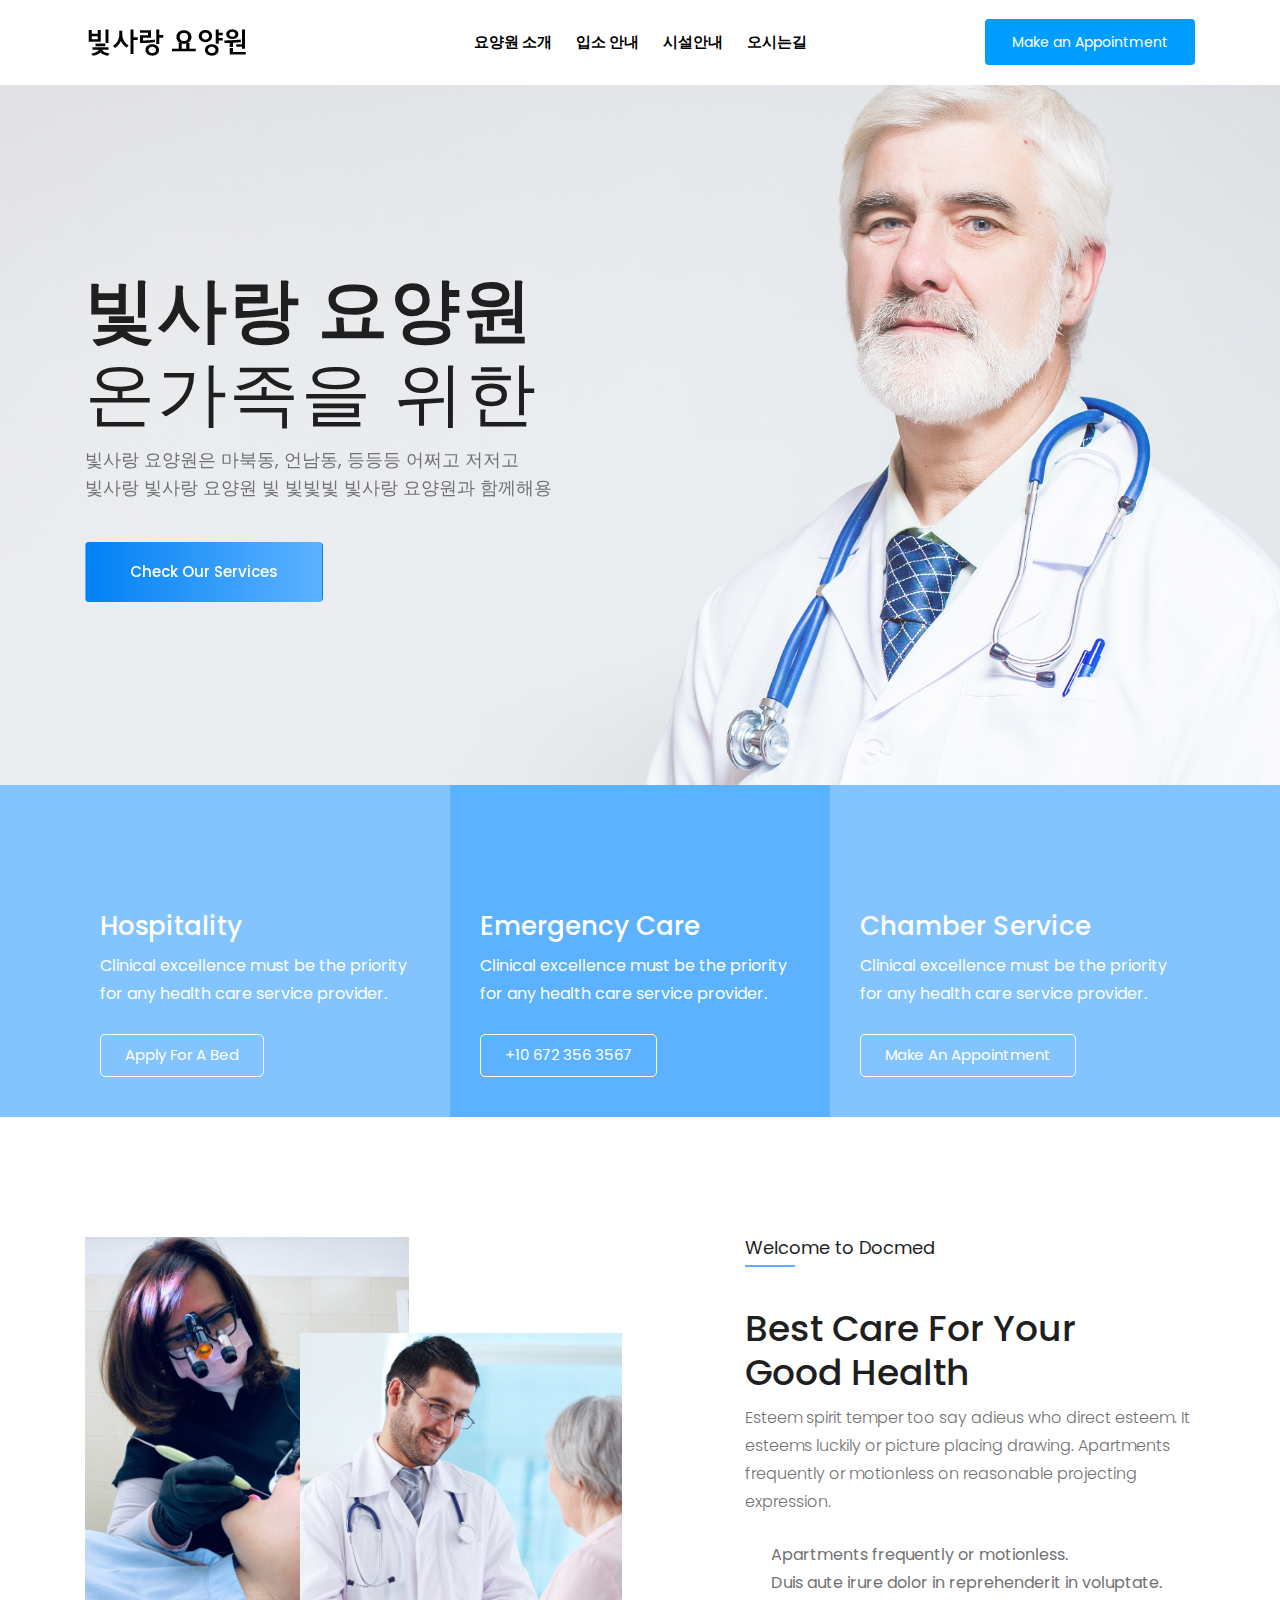
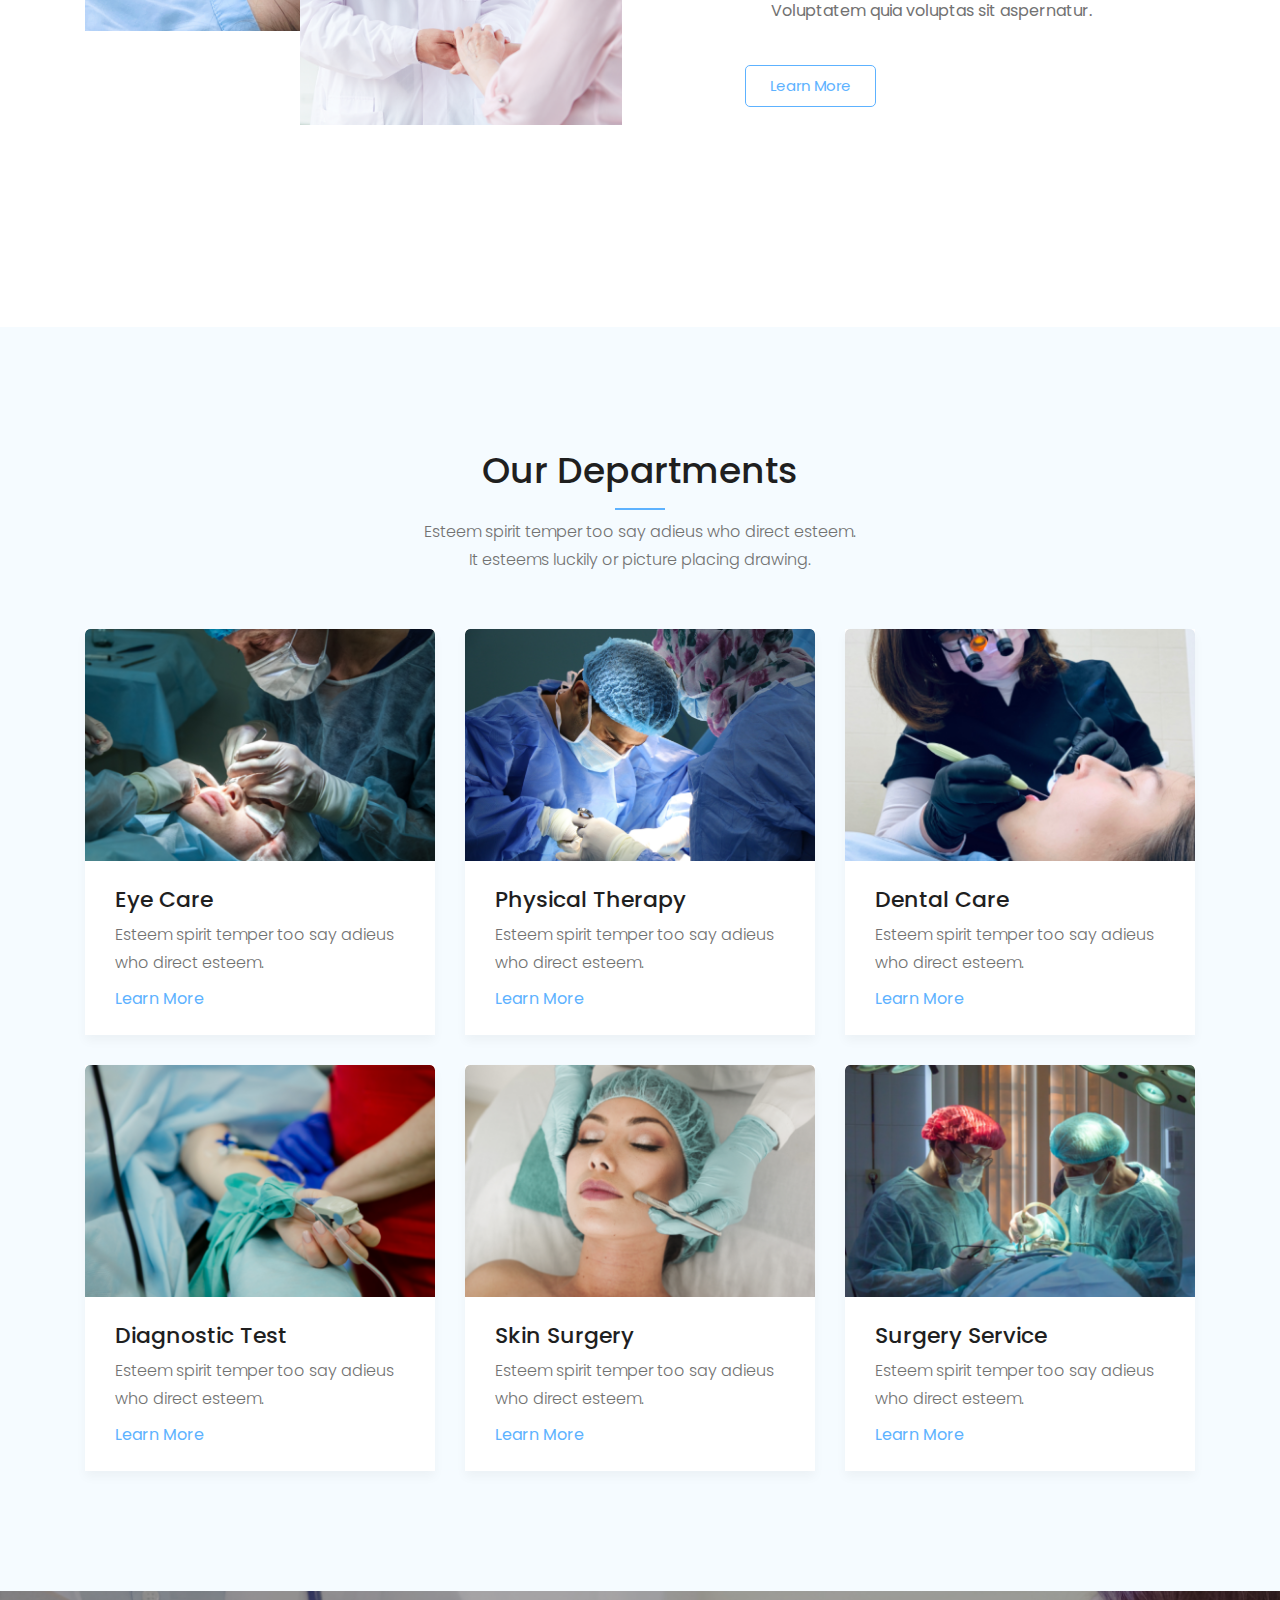
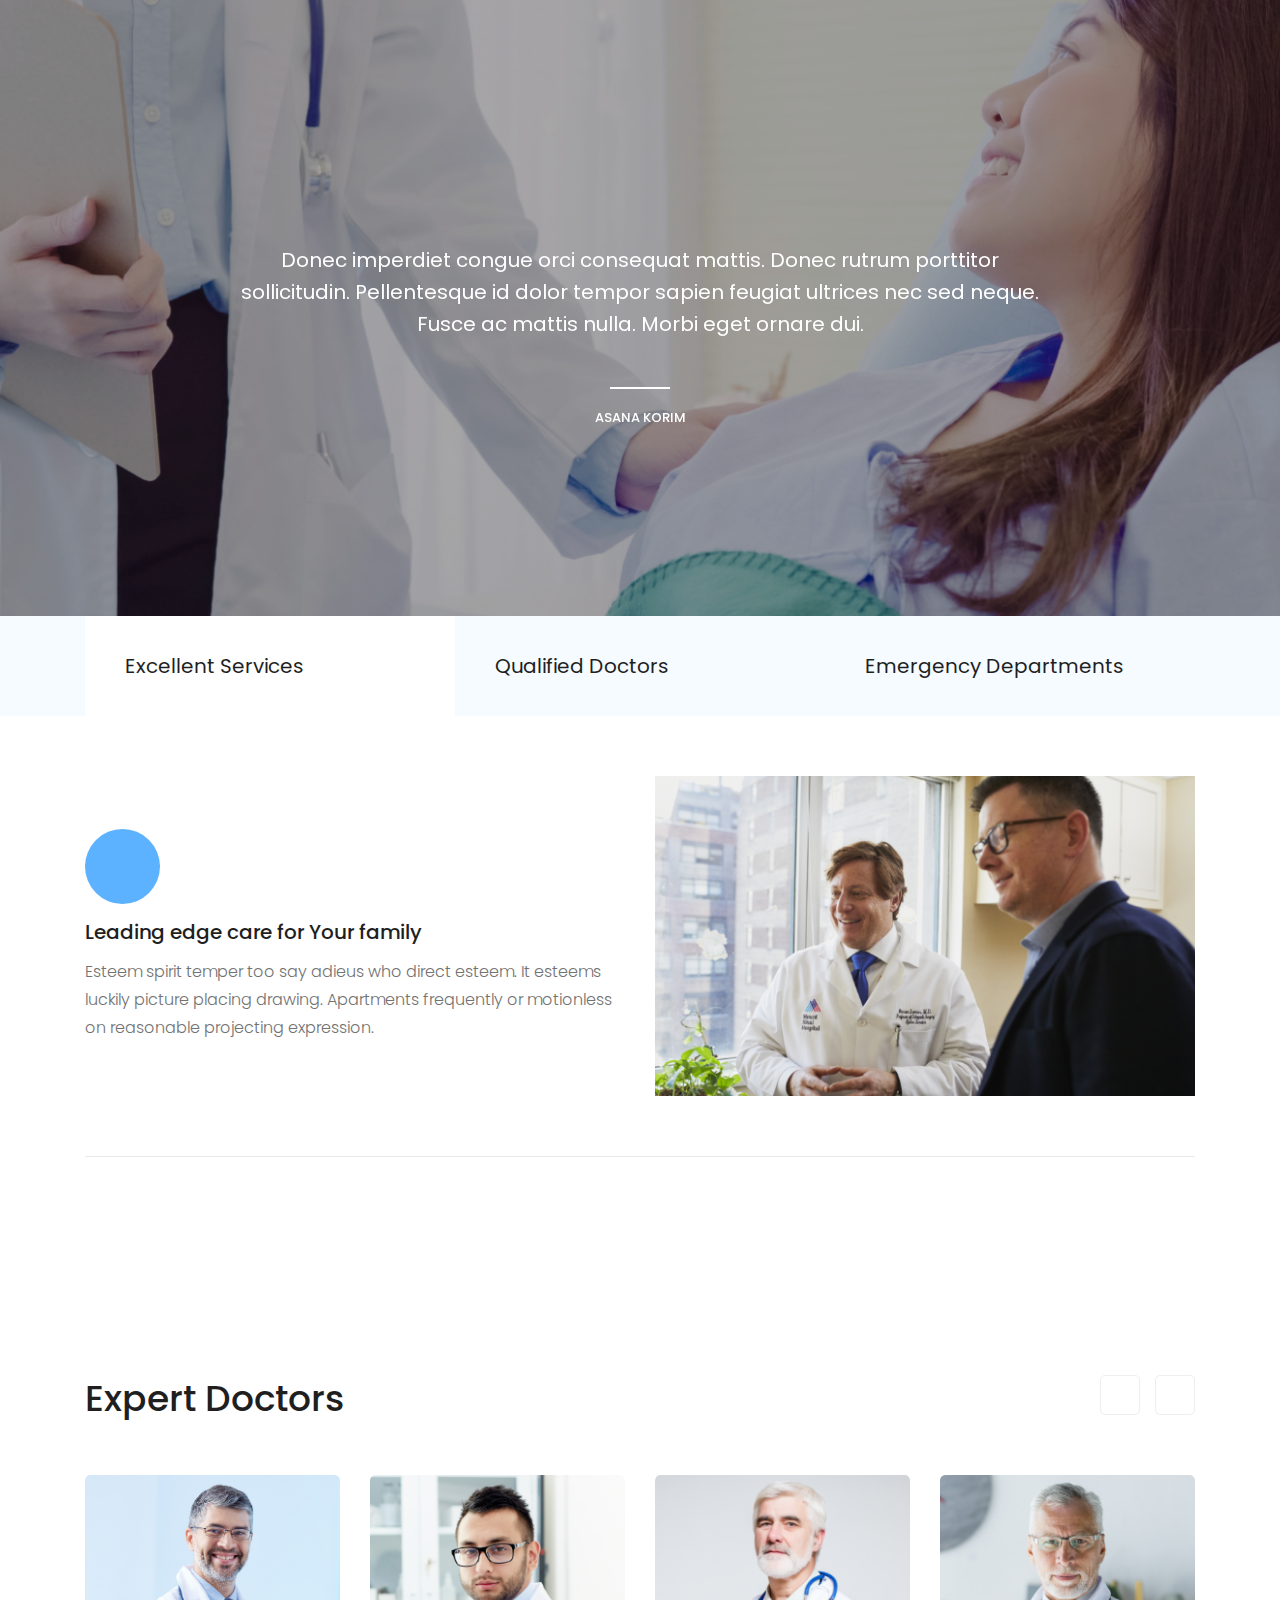
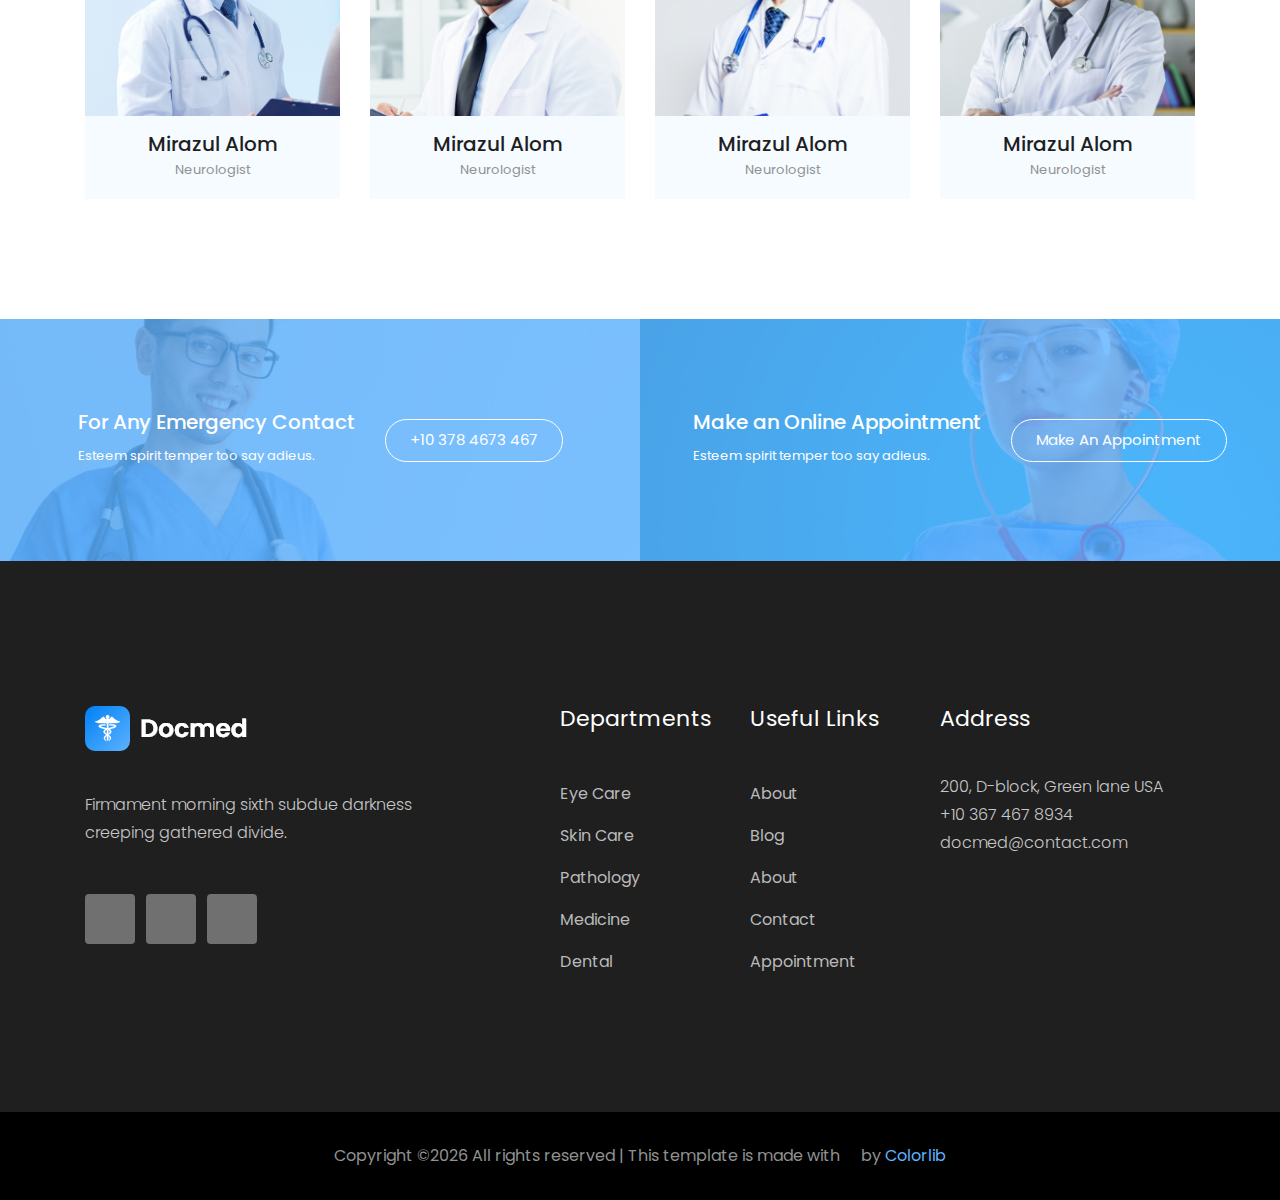
==== index.html @ 3fde4187 "fisrt commit" ====
<!doctype html>
<html class="no-js" lang="zxx">

<head>
    <meta charset="utf-8">
    <meta http-equiv="x-ua-compatible" content="ie=edge">
    <title>빛사랑요양원</title>
    <meta name="description" content="">
    <meta name="viewport" content="width=device-width, initial-scale=1">

    <!-- <link rel="manifest" href="site.webmanifest"> -->
    <link rel="shortcut icon" type="image/x-icon" href="img/favicon.png">
    <!-- Place favicon.ico in the root directory -->

    <!-- CSS here -->
    <link rel="stylesheet" href="css/bootstrap.min.css">
    <link rel="stylesheet" href="css/owl.carousel.min.css">
    <link rel="stylesheet" href="css/magnific-popup.css">
    <link rel="stylesheet" href="css/font-awesome.min.css">
    <link rel="stylesheet" href="css/themify-icons.css">
    <link rel="stylesheet" href="css/nice-select.css">
    <link rel="stylesheet" href="css/flaticon.css">
    <link rel="stylesheet" href="css/gijgo.css">
    <link rel="stylesheet" href="css/animate.css">
    <link rel="stylesheet" href="css/slicknav.css">
    <link rel="stylesheet" href="css/style.css">
    <!-- <link rel="stylesheet" href="css/responsive.css"> -->
</head>

<body>
    <!--[if lte IE 9]>
            <p class="browserupgrade">You are using an <strong>outdated</strong> browser. Please <a href="https://browsehappy.com/">upgrade your browser</a> to improve your experience and security.</p>
        <![endif]-->

    <!-- header-start -->
    <header>
        <div class="header-area ">
            <div id="sticky-header" class="main-header-area">
                <div class="container">
                    <div class="row align-items-center">
                        <div class="col-xl-3 col-lg-2">
                            <div class="logo">
                                <a href="index.html">
                                    <img src="img/logo.png" alt="">
                                </a>
                            </div>
                        </div>
                        <div class="col-xl-6 col-lg-7">
                            <div class="main-menu  d-none d-lg-block">
                                <nav>
                                    <ul id="navigation">
                                        <li><a class="active" href="index.html" style="font-weight:bold;color:black; font-size:;">요양원 소개</a></li>
                                        <li><a href="Department.html" style="font-weight:bold;color:black">입소 안내</a></li>
                                        <!-- <li><a href="#">blog <i class="ti-angle-down"></i></a>
                                            <ul class="submenu">
                                                <li><a href="blog.html">blog</a></li>
                                                <li><a href="single-blog.html">single-blog</a></li>
                                            </ul>
                                        </li>
                                        <li><a href="#">pages <i class="ti-angle-down"></i></a>
                                            <ul class="submenu">
                                                <li><a href="elements.html">elements</a></li>
                                                <li><a href="about.html">about</a></li>
                                            </ul>
                                        </li> -->
                                        <li><a href="Doctors.html"style="font-weight:bold;color:black">시설안내</a></li>
                                        <li><a href="contact.html"style="font-weight:bold;color:black">오시는길</a></li>
                                    </ul>
                                </nav>
                            </div>
                        </div>
                        <div class="col-xl-3 col-lg-3 d-none d-lg-block">
                            <div class="Appointment">
                                <div class="book_btn d-none d-lg-block">
                                    <a class="popup-with-form" href="#test-form">Make an Appointment</a>
                                </div>
                            </div>
                        </div>
                        <div class="col-12">
                            <div class="mobile_menu d-block d-lg-none"></div>
                        </div>
                    </div>
                </div>
            </div>
        </div>
    </header>
    <!-- header-end -->

    <!-- slider_area_start -->
    <div class="slider_area">
        <div class="slider_active owl-carousel">
            <div class="single_slider  d-flex align-items-center slider_bg_2">
                <div class="container">
                    <div class="row">
                        <div class="col-xl-12">
                            <div class="slider_text ">
                                <h3> <span>빛사랑 요양원</span> <br>
                                    온가족을 위한 </h3>
                                    <p>빛사랑 요양원은 마북동, 언남동, 등등등 어쩌고 저저고 <br> 빛사랑
                                        빛사랑 요양원 빛 빛빛빛 빛사랑 요양원과 함께해용</p>
                                <a href="#" class="boxed-btn3">Check Our Services</a>
                            </div>
                        </div>
                    </div>
                </div>
            </div>
            <div class="single_slider  d-flex align-items-center slider_bg_1">
                <div class="container">
                    <div class="row">
                        <div class="col-xl-12">
                            <div class="slider_text ">
                                <h3> <span>빛사랑 요양원</span> <br>
                                    온가족을 위한 </h3>
                                <p>빛사랑 요양원은 마북동, 언남동, 등등등 어쩌고 저저고 <br> 빛사랑
                                    빛사랑 요양원 빛 빛빛빛 빛!~~싸랑 요양원~~~</p>
                                <a href="#" class="boxed-btn3">Check Our Services</a>
                            </div>
                        </div>
                    </div>
                </div>
            </div>
            <div class="single_slider  d-flex align-items-center slider_bg_2">
                <div class="container">
                    <div class="row">
                        <div class="col-xl-12">
                            <div class="slider_text ">
                                <h3> <span>빛사랑 요양원</span> <br>
                                    가족처럼 사랑을 주는~~ </h3>
                                    <p>빛사랑 요양원은 마북동, 언남동, 등등등 어쩌고 저저고 <br> 빛사랑
                                        빛사랑 요양원 빛 빛빛빛사랑 요양원과 함께 합시다요 빛사랑 요양우너~~</p>
                                <a href="#" class="boxed-btn3">Check Our Services</a>
                            </div>
                        </div>
                    </div>
                </div>
            </div>
        </div>
    </div>
    <!-- slider_area_end -->

    <!-- service_area_start -->
    <div class="service_area">
        <div class="container p-0">
            <div class="row no-gutters">
                <div class="col-xl-4 col-md-4">
                    <div class="single_service">
                        <div class="icon">
                            <i class="flaticon-electrocardiogram"></i>
                        </div>
                        <h3>Hospitality</h3>
                        <p>Clinical excellence must be the priority for any health care service provider.</p>
                        <a href="#" class="boxed-btn3-white">Apply For a Bed</a>
                    </div>
                </div>
                <div class="col-xl-4 col-md-4">
                    <div class="single_service">
                        <div class="icon">
                            <i class="flaticon-emergency-call"></i>
                        </div>
                        <h3>Emergency Care</h3>
                        <p>Clinical excellence must be the priority for any health care service provider.</p>
                        <a href="#" class="boxed-btn3-white">+10 672 356 3567</a>
                    </div>
                </div>
                <div class="col-xl-4 col-md-4">
                    <div class="single_service">
                        <div class="icon">
                            <i class="flaticon-first-aid-kit"></i>
                        </div>
                        <h3>Chamber Service</h3>
                        <p>Clinical excellence must be the priority for any health care service provider.</p>
                        <a href="#" class="boxed-btn3-white">Make an Appointment</a>
                    </div>
                </div>
            </div>
        </div>
    </div>
    <!-- service_area_end -->

    <!-- welcome_docmed_area_start -->
    <div class="welcome_docmed_area">
        <div class="container">
            <div class="row">
                <div class="col-xl-6 col-lg-6">
                    <div class="welcome_thumb">
                        <div class="thumb_1">
                            <img src="img/about/1.png" alt="">
                        </div>
                        <div class="thumb_2">
                            <img src="img/about/2.png" alt="">
                        </div>
                    </div>
                </div>
                <div class="col-xl-6 col-lg-6">
                    <div class="welcome_docmed_info">
                        <h2>Welcome to Docmed</h2>
                        <h3>Best Care For Your <br>
                                Good Health</h3>
                        <p>Esteem spirit temper too say adieus who direct esteem.
                                It esteems luckily or picture placing drawing. Apartments frequently or motionless on reasonable projecting expression.</p>
                        <ul>
                            <li> <i class="flaticon-right"></i> Apartments frequently or motionless. </li>
                            <li> <i class="flaticon-right"></i> Duis aute irure dolor in reprehenderit in voluptate.</li>
                            <li> <i class="flaticon-right"></i> Voluptatem quia voluptas sit aspernatur. </li>
                        </ul>
                        <a href="#" class="boxed-btn3-white-2">Learn More</a>
                    </div>
                </div>
            </div>
        </div>
    </div>
    <!-- welcome_docmed_area_end -->

    <!-- offers_area_start -->
    <div class="our_department_area">
        <div class="container">
            <div class="row">
                <div class="col-xl-12">
                    <div class="section_title text-center mb-55">
                        <h3>Our Departments</h3>
                        <p>Esteem spirit temper too say adieus who direct esteem. <br>
                            It esteems luckily or picture placing drawing. </p>
                    </div>
                </div>
            </div>
            <div class="row">
                <div class="col-xl-4 col-md-6 col-lg-4">
                    <div class="single_department">
                        <div class="department_thumb">
                            <img src="img/department/1.png" alt="">
                        </div>
                        <div class="department_content">
                            <h3><a href="#">Eye Care</a></h3>
                            <p>Esteem spirit temper too say adieus who direct esteem.</p>
                            <a href="#" class="learn_more">Learn More</a>
                        </div>
                    </div>
                </div>
                <div class="col-xl-4 col-md-6 col-lg-4">
                    <div class="single_department">
                        <div class="department_thumb">
                            <img src="img/department/2.png" alt="">
                        </div>
                        <div class="department_content">
                            <h3><a href="#">Physical Therapy</a></h3>
                            <p>Esteem spirit temper too say adieus who direct esteem.</p>
                            <a href="#" class="learn_more">Learn More</a>
                        </div>
                    </div>
                </div>
                <div class="col-xl-4 col-md-6 col-lg-4">
                    <div class="single_department">
                        <div class="department_thumb">
                            <img src="img/department/3.png" alt="">
                        </div>
                        <div class="department_content">
                            <h3><a href="#">Dental Care</a></h3>
                            <p>Esteem spirit temper too say adieus who direct esteem.</p>
                            <a href="#" class="learn_more">Learn More</a>
                        </div>
                    </div>
                </div>
                <div class="col-xl-4 col-md-6 col-lg-4">
                    <div class="single_department">
                        <div class="department_thumb">
                            <img src="img/department/4.png" alt="">
                        </div>
                        <div class="department_content">
                            <h3><a href="#">Diagnostic Test</a></h3>
                            <p>Esteem spirit temper too say adieus who direct esteem.</p>
                            <a href="#" class="learn_more">Learn More</a>
                        </div>
                    </div>
                </div>
                <div class="col-xl-4 col-md-6 col-lg-4">
                    <div class="single_department">
                        <div class="department_thumb">
                            <img src="img/department/5.png" alt="">
                        </div>
                        <div class="department_content">
                            <h3><a href="#">Skin Surgery</a></h3>
                            <p>Esteem spirit temper too say adieus who direct esteem.</p>
                            <a href="#" class="learn_more">Learn More</a>
                        </div>
                    </div>
                </div>
                <div class="col-xl-4 col-md-6 col-lg-4">
                    <div class="single_department">
                        <div class="department_thumb">
                            <img src="img/department/6.png" alt="">
                        </div>
                        <div class="department_content">
                            <h3><a href="#">Surgery Service</a></h3>
                            <p>Esteem spirit temper too say adieus who direct esteem.</p>
                            <a href="#" class="learn_more">Learn More</a>
                        </div>
                    </div>
                </div>
            </div>
        </div>
    </div>
    <!-- offers_area_end -->

    <!-- testmonial_area_start -->
    <div class="testmonial_area">
        <div class="testmonial_active owl-carousel">
            <div class="single-testmonial testmonial_bg_1 overlay2">
                <div class="container">
                    <div class="row">
                        <div class="col-xl-10 offset-xl-1">
                            <div class="testmonial_info text-center">
                                <div class="quote">
                                    <i class="flaticon-straight-quotes"></i>
                                </div>
                                <p>Donec imperdiet congue orci consequat mattis. Donec rutrum porttitor <br>
                                    sollicitudin. Pellentesque id dolor tempor sapien feugiat ultrices nec sed neque.
                                    <br>
                                    Fusce ac mattis nulla. Morbi eget ornare dui. </p>
                                <div class="testmonial_author">
                                    <h4>Asana Korim</h4>
                                </div>
                            </div>
                        </div>
                    </div>
                </div>
            </div>
            <div class="single-testmonial testmonial_bg_2 overlay2">
                <div class="container">
                    <div class="row">
                        <div class="col-xl-10 offset-xl-1">
                            <div class="testmonial_info text-center">
                                <div class="quote">
                                    <i class="flaticon-straight-quotes"></i>
                                </div>
                                <p>Donec imperdiet congue orci consequat mattis. Donec rutrum porttitor <br>
                                    sollicitudin. Pellentesque id dolor tempor sapien feugiat ultrices nec sed neque.
                                    <br>
                                    Fusce ac mattis nulla. Morbi eget ornare dui. </p>
                                <div class="testmonial_author">
                                    <h4>Asana Korim</h4>
                                </div>
                            </div>
                        </div>
                    </div>
                </div>
            </div>
            <div class="single-testmonial testmonial_bg_1 overlay2">
                <div class="container">
                    <div class="row">
                        <div class="col-xl-10 offset-xl-1">
                            <div class="testmonial_info text-center">
                                <div class="quote">
                                    <i class="flaticon-straight-quotes"></i>
                                </div>
                                <p>Donec imperdiet congue orci consequat mattis. Donec rutrum porttitor <br>
                                    sollicitudin. Pellentesque id dolor tempor sapien feugiat ultrices nec sed neque.
                                    <br>
                                    Fusce ac mattis nulla. Morbi eget ornare dui. </p>
                                <div class="testmonial_author">
                                    <h4>Asana Korim</h4>
                                </div>
                            </div>
                        </div>
                    </div>
                </div>
            </div>
        </div>
    </div>
    <!-- testmonial_area_end -->

    <!-- business_expert_area_start  -->
    <div class="business_expert_area">
        <div class="business_tabs_area">
            <div class="container">
                <div class="row">
                    <div class="col-xl-12">
                        <ul class="nav" id="myTab" role="tablist">
                            <li class="nav-item">
                                <a class="nav-link active" id="home-tab" data-toggle="tab" href="#home" role="tab" aria-controls="home"
                            aria-selected="true">Excellent Services</a>
                            </li>

                            <li class="nav-item">
                                <a class="nav-link" id="profile-tab" data-toggle="tab" href="#profile" role="tab" aria-controls="profile"
                            aria-selected="false">Qualified Doctors</a>
                            </li>


                            <li class="nav-item">
                                <a class="nav-link" id="contact-tab" data-toggle="tab" href="#contact" role="tab" aria-controls="contact"
                            aria-selected="false">Emergency Departments</a>
                            </li>
                        </ul>
                    </div>
                </div>

            </div>
        </div>
        <div class="container">
            <div class="border_bottom">
                    <div class="tab-content" id="myTabContent">
                            <div class="tab-pane fade show active" id="home" role="tabpanel" aria-labelledby="home-tab">
                                
                                    <div class="row align-items-center">
                                            <div class="col-xl-6 col-md-6">
                                                <div class="business_info">
                                                    <div class="icon">
                                                        <i class="flaticon-first-aid-kit"></i>
                                                    </div>
                                                    <h3>Leading edge care for Your family</h3>
                                                    <p>Esteem spirit temper too say adieus who direct esteem.
                                                        It esteems luckily picture placing drawing. Apartments frequently or motionless on
                                                        reasonable projecting expression.
                                                    </p>
                                                </div>
                                            </div>
                                            <div class="col-xl-6 col-md-6">
                                                <div class="business_thumb">
                                                    <img src="img/about/business.png" alt="">
                                                </div>
                                            </div>
                                        </div>
                            </div>
                            <div class="tab-pane fade" id="profile" role="tabpanel" aria-labelledby="profile-tab">
                                    <div class="row align-items-center">
                                            <div class="col-xl-6 col-md-6">
                                                <div class="business_info">
                                                    <div class="icon">
                                                        <i class="flaticon-first-aid-kit"></i>
                                                    </div>
                                                    <h3>Leading edge care for Your family</h3>
                                                    <p>Esteem spirit temper too say adieus who direct esteem.
                                                        It esteems luckily picture placing drawing. Apartments frequently or motionless on
                                                        reasonable projecting expression.
                                                    </p>
                                                </div>
                                            </div>
                                            <div class="col-xl-6 col-md-6">
                                                <div class="business_thumb">
                                                    <img src="img/about/business.png" alt="">
                                                </div>
                                            </div>
                                        </div>
                            </div>
                            <div class="tab-pane fade" id="contact" role="tabpanel" aria-labelledby="contact-tab">
                                    <div class="row align-items-center">
                                            <div class="col-xl-6 col-md-6">
                                                <div class="business_info">
                                                    <div class="icon">
                                                        <i class="flaticon-first-aid-kit"></i>
                                                    </div>
                                                    <h3>Leading edge care for Your family</h3>
                                                    <p>Esteem spirit temper too say adieus who direct esteem.
                                                        It esteems luckily picture placing drawing. Apartments frequently or motionless on
                                                        reasonable projecting expression.
                                                    </p>
                                                </div>
                                            </div>
                                            <div class="col-xl-6 col-md-6">
                                                <div class="business_thumb">
                                                    <img src="img/about/business.png" alt="">
                                                </div>
                                            </div>
                                        </div>
                            </div>
                          </div>
            </div>
        </div>
    </div>
    <!-- business_expert_area_end  -->


    <!-- expert_doctors_area_start -->
    <div class="expert_doctors_area">
        <div class="container">
            <div class="row">
                <div class="col-xl-12">
                    <div class="doctors_title mb-55">
                        <h3>Expert Doctors</h3>
                    </div>
                </div>
            </div>
            <div class="row">
                <div class="col-xl-12">
                    <div class="expert_active owl-carousel">
                        <div class="single_expert">
                            <div class="expert_thumb">
                                <img src="img/experts/1.png" alt="">
                            </div>
                            <div class="experts_name text-center">
                                <h3>Mirazul Alom</h3>
                                <span>Neurologist</span>
                            </div>
                        </div>
                        <div class="single_expert">
                            <div class="expert_thumb">
                                <img src="img/experts/2.png" alt="">
                            </div>
                            <div class="experts_name text-center">
                                <h3>Mirazul Alom</h3>
                                <span>Neurologist</span>
                            </div>
                        </div>
                        <div class="single_expert">
                            <div class="expert_thumb">
                                <img src="img/experts/3.png" alt="">
                            </div>
                            <div class="experts_name text-center">
                                <h3>Mirazul Alom</h3>
                                <span>Neurologist</span>
                            </div>
                        </div>
                        <div class="single_expert">
                            <div class="expert_thumb">
                                <img src="img/experts/4.png" alt="">
                            </div>
                            <div class="experts_name text-center">
                                <h3>Mirazul Alom</h3>
                                <span>Neurologist</span>
                            </div>
                        </div>
                        <div class="single_expert">
                            <div class="expert_thumb">
                                <img src="img/experts/1.png" alt="">
                            </div>
                            <div class="experts_name text-center">
                                <h3>Mirazul Alom</h3>
                                <span>Neurologist</span>
                            </div>
                        </div>
                        <div class="single_expert">
                            <div class="expert_thumb">
                                <img src="img/experts/2.png" alt="">
                            </div>
                            <div class="experts_name text-center">
                                <h3>Mirazul Alom</h3>
                                <span>Neurologist</span>
                            </div>
                        </div>
                    </div>
                </div>
            </div>
        </div>
    </div>
    <!-- expert_doctors_area_end -->

    <!-- Emergency_contact start -->
    <div class="Emergency_contact">
        <div class="conatiner-fluid p-0">
            <div class="row no-gutters">
                <div class="col-xl-6">
                    <div class="single_emergency d-flex align-items-center justify-content-center emergency_bg_1 overlay_skyblue">
                        <div class="info">
                            <h3>For Any Emergency Contact</h3>
                            <p>Esteem spirit temper too say adieus.</p>
                        </div>
                        <div class="info_button">
                            <a href="#" class="boxed-btn3-white">+10 378 4673 467</a>
                        </div>
                    </div>
                </div>
                <div class="col-xl-6">
                    <div class="single_emergency d-flex align-items-center justify-content-center emergency_bg_2 overlay_skyblue">
                        <div class="info">
                            <h3>Make an Online Appointment</h3>
                            <p>Esteem spirit temper too say adieus.</p>
                        </div>
                        <div class="info_button">
                            <a href="#" class="boxed-btn3-white">Make an Appointment</a>
                        </div>
                    </div>
                </div>
            </div>
        </div>
    </div>
    <!-- Emergency_contact end -->

<!-- footer start -->
    <footer class="footer">
            <div class="footer_top">
                <div class="container">
                    <div class="row">
                        <div class="col-xl-4 col-md-6 col-lg-4">
                            <div class="footer_widget">
                                <div class="footer_logo">
                                    <a href="#">
                                        <img src="img/footer_logo.png" alt="">
                                    </a>
                                </div>
                                <p>
                                        Firmament morning sixth subdue darkness 
                                        creeping gathered divide.
                                </p>
                                <div class="socail_links">
                                    <ul>
                                        <li>
                                            <a href="#">
                                                <i class="ti-facebook"></i>
                                            </a>
                                        </li>
                                        <li>
                                            <a href="#">
                                                <i class="ti-twitter-alt"></i>
                                            </a>
                                        </li>
                                        <li>
                                            <a href="#">
                                                <i class="fa fa-instagram"></i>
                                            </a>
                                        </li>
                                    </ul>
                                </div>
    
                            </div>
                        </div>
                        <div class="col-xl-2 offset-xl-1 col-md-6 col-lg-3">
                            <div class="footer_widget">
                                <h3 class="footer_title">
                                        Departments
                                </h3>
                                <ul>
                                    <li><a href="#">Eye Care</a></li>
                                    <li><a href="#">Skin Care</a></li>
                                    <li><a href="#">Pathology</a></li>
                                    <li><a href="#">Medicine</a></li>
                                    <li><a href="#">Dental</a></li>
                                </ul>
    
                            </div>
                        </div>
                        <div class="col-xl-2 col-md-6 col-lg-2">
                            <div class="footer_widget">
                                <h3 class="footer_title">
                                        Useful Links
                                </h3>
                                <ul>
                                    <li><a href="#">About</a></li>
                                    <li><a href="#">Blog</a></li>
                                    <li><a href="#">About</a></li>
                                    <li><a href="#"> Contact</a></li>
                                    <li><a href="#"> Appointment</a></li>
                                </ul>
                            </div>
                        </div>
                        <div class="col-xl-3 col-md-6 col-lg-3">
                            <div class="footer_widget">
                                <h3 class="footer_title">
                                        Address
                                </h3>
                                <p>
                                    200, D-block, Green lane USA <br>
                                    +10 367 467 8934 <br>
                                    docmed@contact.com
                                </p>
                            </div>
                        </div>
                    </div>
                </div>
            </div>
            <div class="copy-right_text">
                <div class="container">
                    <div class="footer_border"></div>
                    <div class="row">
                        <div class="col-xl-12">
                            <p class="copy_right text-center">
                                <!-- Link back to Colorlib can't be removed. Template is licensed under CC BY 3.0. -->
Copyright &copy;<script>document.write(new Date().getFullYear());</script> All rights reserved | This template is made with <i class="fa fa-heart-o" aria-hidden="true"></i> by <a href="https://colorlib.com" target="_blank">Colorlib</a>
<!-- Link back to Colorlib can't be removed. Template is licensed under CC BY 3.0. -->
                            </p>
                        </div>
                    </div>
                </div>
            </div>
        </footer>
<!-- footer end  -->
    <!-- link that opens popup -->

    <!-- form itself end-->
    <form id="test-form" class="white-popup-block mfp-hide">
        <div class="popup_box ">
            <div class="popup_inner">
                <h3>Make an Appointment</h3>
                <form action="#">
                    <div class="row">
                        <div class="col-xl-6">
                            <input id="datepicker" placeholder="Pick date">
                        </div>
                        <div class="col-xl-6">
                            <input id="datepicker2" placeholder="Suitable time">
                        </div>
                        <div class="col-xl-6">
                            <select class="form-select wide" id="default-select" class="">
                                <option data-display="Select Department">Department</option>
                                <option value="1">Eye Care</option>
                                <option value="2">Physical Therapy</option>
                                <option value="3">Dental Care</option>
                            </select>
                        </div>
                        <div class="col-xl-6">
                            <select class="form-select wide" id="default-select" class="">
                                <option data-display="Doctors">Doctors</option>
                                <option value="1">Mirazul Alom</option>
                                <option value="2">Monzul Alom</option>
                                <option value="3">Azizul Isalm</option>
                            </select>
                        </div>
                        <div class="col-xl-6">
                            <input type="text"  placeholder="Name">
                        </div>
                        <div class="col-xl-6">
                            <input type="text"  placeholder="Phone no.">
                        </div>
                        <div class="col-xl-12">
                            <input type="email"  placeholder="Email">
                        </div>
                        <div class="col-xl-12">
                            <button type="submit" class="boxed-btn3">Confirm</button>
                        </div>
                    </div>
                </form>
            </div>
        </div>
    </form>
    <!-- form itself end -->

    <!-- JS here -->
    <script src="js/vendor/modernizr-3.5.0.min.js"></script>
    <script src="js/vendor/jquery-1.12.4.min.js"></script>
    <script src="js/popper.min.js"></script>
    <script src="js/bootstrap.min.js"></script>
    <script src="js/owl.carousel.min.js"></script>
    <script src="js/isotope.pkgd.min.js"></script>
    <script src="js/ajax-form.js"></script>
    <script src="js/waypoints.min.js"></script>
    <script src="js/jquery.counterup.min.js"></script>
    <script src="js/imagesloaded.pkgd.min.js"></script>
    <script src="js/scrollIt.js"></script>
    <script src="js/jquery.scrollUp.min.js"></script>
    <script src="js/wow.min.js"></script>
    <script src="js/nice-select.min.js"></script>
    <script src="js/jquery.slicknav.min.js"></script>
    <script src="js/jquery.magnific-popup.min.js"></script>
    <script src="js/plugins.js"></script>
    <script src="js/gijgo.min.js"></script>
    <!--contact js-->
    <script src="js/contact.js"></script>
    <script src="js/jquery.ajaxchimp.min.js"></script>
    <script src="js/jquery.form.js"></script>
    <script src="js/jquery.validate.min.js"></script>
    <script src="js/mail-script.js"></script>

    <script src="js/main.js"></script>
    <script>
        $('#datepicker').datepicker({
            iconsLibrary: 'fontawesome',
            icons: {
                rightIcon: '<span class="fa fa-caret-down"></span>'
            }
        });
        $('#datepicker2').datepicker({
            iconsLibrary: 'fontawesome',
            icons: {
                rightIcon: '<span class="fa fa-caret-down"></span>'
            }

        });
    $(document).ready(function() {
    $('.js-example-basic-multiple').select2();
});
    </script>
</body>

</html>
---- css/themify-icons.css ----
@font-face {
	font-family: 'themify';
	src:url('../fonts/themify.eot?-fvbane');
	src:url('../fonts/themify.eot?#iefix-fvbane') format('embedded-opentype'),
		url('../fonts/themify.woff?-fvbane') format('woff'),
		url('../fonts/themify.ttf?-fvbane') format('truetype'),
		url('../fonts/themify.svg?-fvbane#themify') format('svg');
	font-weight: normal;
	font-style: normal;
}

[class^="ti-"], [class*=" ti-"] {
	font-family: 'themify';
	/* speak: none; */
	font-style: normal;
	font-weight: normal;
	font-variant: normal;
	text-transform: none;
	line-height: 1;

	/* Better Font Rendering =========== */
	-webkit-font-smoothing: antialiased;
	-moz-osx-font-smoothing: grayscale;
}

.ti-wand:before {
	content: "\e600";
}
.ti-volume:before {
	content: "\e601";
}
.ti-user:before {
	content: "\e602";
}
.ti-unlock:before {
	content: "\e603";
}
.ti-unlink:before {
	content: "\e604";
}
.ti-trash:before {
	content: "\e605";
}
.ti-thought:before {
	content: "\e606";
}
.ti-target:before {
	content: "\e607";
}
.ti-tag:before {
	content: "\e608";
}
.ti-tablet:before {
	content: "\e609";
}
.ti-star:before {
	content: "\e60a";
}
.ti-spray:before {
	content: "\e60b";
}
.ti-signal:before {
	content: "\e60c";
}
.ti-shopping-cart:before {
	content: "\e60d";
}
.ti-shopping-cart-full:before {
	content: "\e60e";
}
.ti-settings:before {
	content: "\e60f";
}
.ti-search:before {
	content: "\e610";
}
.ti-zoom-in:before {
	content: "\e611";
}
.ti-zoom-out:before {
	content: "\e612";
}
.ti-cut:before {
	content: "\e613";
}
.ti-ruler:before {
	content: "\e614";
}
.ti-ruler-pencil:before {
	content: "\e615";
}
.ti-ruler-alt:before {
	content: "\e616";
}
.ti-bookmark:before {
	content: "\e617";
}
.ti-bookmark-alt:before {
	content: "\e618";
}
.ti-reload:before {
	content: "\e619";
}
.ti-plus:before {
	content: "\e61a";
}
.ti-pin:before {
	content: "\e61b";
}
.ti-pencil:before {
	content: "\e61c";
}
.ti-pencil-alt:before {
	content: "\e61d";
}
.ti-paint-roller:before {
	content: "\e61e";
}
.ti-paint-bucket:before {
	content: "\e61f";
}
.ti-na:before {
	content: "\e620";
}
.ti-mobile:before {
	content: "\e621";
}
.ti-minus:before {
	content: "\e622";
}
.ti-medall:before {
	content: "\e623";
}
.ti-medall-alt:before {
	content: "\e624";
}
.ti-marker:before {
	content: "\e625";
}
.ti-marker-alt:before {
	content: "\e626";
}
.ti-arrow-up:before {
	content: "\e627";
}
.ti-arrow-right:before {
	content: "\e628";
}
.ti-arrow-left:before {
	content: "\e629";
}
.ti-arrow-down:before {
	content: "\e62a";
}
.ti-lock:before {
	content: "\e62b";
}
.ti-location-arrow:before {
	content: "\e62c";
}
.ti-link:before {
	content: "\e62d";
}
.ti-layout:before {
	content: "\e62e";
}
.ti-layers:before {
	content: "\e62f";
}
.ti-layers-alt:before {
	content: "\e630";
}
.ti-key:before {
	content: "\e631";
}
.ti-import:before {
	content: "\e632";
}
.ti-image:before {
	content: "\e633";
}
.ti-heart:before {
	content: "\e634";
}
.ti-heart-broken:before {
	content: "\e635";
}
.ti-hand-stop:before {
	content: "\e636";
}
.ti-hand-open:before {
	content: "\e637";
}
.ti-hand-drag:before {
	content: "\e638";
}
.ti-folder:before {
	content: "\e639";
}
.ti-flag:before {
	content: "\e63a";
}
.ti-flag-alt:before {
	content: "\e63b";
}
.ti-flag-alt-2:before {
	content: "\e63c";
}
.ti-eye:before {
	content: "\e63d";
}
.ti-export:before {
	content: "\e63e";
}
.ti-exchange-vertical:before {
	content: "\e63f";
}
.ti-desktop:before {
	content: "\e640";
}
.ti-cup:before {
	content: "\e641";
}
.ti-crown:before {
	content: "\e642";
}
.ti-comments:before {
	content: "\e643";
}
.ti-comment:before {
	content: "\e644";
}
.ti-comment-alt:before {
	content: "\e645";
}
.ti-close:before {
	content: "\e646";
}
.ti-clip:before {
	content: "\e647";
}
.ti-angle-up:before {
	content: "\e648";
}
.ti-angle-right:before {
	content: "\e649";
}
.ti-angle-left:before {
	content: "\e64a";
}
.ti-angle-down:before {
	content: "\e64b";
}
.ti-check:before {
	content: "\e64c";
}
.ti-check-box:before {
	content: "\e64d";
}
.ti-camera:before {
	content: "\e64e";
}
.ti-announcement:before {
	content: "\e64f";
}
.ti-brush:before {
	content: "\e650";
}
.ti-briefcase:before {
	content: "\e651";
}
.ti-bolt:before {
	content: "\e652";
}
.ti-bolt-alt:before {
	content: "\e653";
}
.ti-blackboard:before {
	content: "\e654";
}
.ti-bag:before {
	content: "\e655";
}
.ti-move:before {
	content: "\e656";
}
.ti-arrows-vertical:before {
	content: "\e657";
}
.ti-arrows-horizontal:before {
	content: "\e658";
}
.ti-fullscreen:before {
	content: "\e659";
}
.ti-arrow-top-right:before {
	content: "\e65a";
}
.ti-arrow-top-left:before {
	content: "\e65b";
}
.ti-arrow-circle-up:before {
	content: "\e65c";
}
.ti-arrow-circle-right:before {
	content: "\e65d";
}
.ti-arrow-circle-left:before {
	content: "\e65e";
}
.ti-arrow-circle-down:before {
	content: "\e65f";
}
.ti-angle-double-up:before {
	content: "\e660";
}
.ti-angle-double-right:before {
	content: "\e661";
}
.ti-angle-double-left:before {
	content: "\e662";
}
.ti-angle-double-down:before {
	content: "\e663";
}
.ti-zip:before {
	content: "\e664";
}
.ti-world:before {
	content: "\e665";
}
.ti-wheelchair:before {
	content: "\e666";
}
.ti-view-list:before {
	content: "\e667";
}
.ti-view-list-alt:before {
	content: "\e668";
}
.ti-view-grid:before {
	content: "\e669";
}
.ti-uppercase:before {
	content: "\e66a";
}
.ti-upload:before {
	content: "\e66b";
}
.ti-underline:before {
	content: "\e66c";
}
.ti-truck:before {
	content: "\e66d";
}
.ti-timer:before {
	content: "\e66e";
}
.ti-ticket:before {
	content: "\e66f";
}
.ti-thumb-up:before {
	content: "\e670";
}
.ti-thumb-down:before {
	content: "\e671";
}
.ti-text:before {
	content: "\e672";
}
.ti-stats-up:before {
	content: "\e673";
}
.ti-stats-down:before {
	content: "\e674";
}
.ti-split-v:before {
	content: "\e675";
}
.ti-split-h:before {
	content: "\e676";
}
.ti-smallcap:before {
	content: "\e677";
}
.ti-shine:before {
	content: "\e678";
}
.ti-shift-right:before {
	content: "\e679";
}
.ti-shift-left:before {
	content: "\e67a";
}
.ti-shield:before {
	content: "\e67b";
}
.ti-notepad:before {
	content: "\e67c";
}
.ti-server:before {
	content: "\e67d";
}
.ti-quote-right:before {
	content: "\e67e";
}
.ti-quote-left:before {
	content: "\e67f";
}
.ti-pulse:before {
	content: "\e680";
}
.ti-printer:before {
	content: "\e681";
}
.ti-power-off:before {
	content: "\e682";
}
.ti-plug:before {
	content: "\e683";
}
.ti-pie-chart:before {
	content: "\e684";
}
.ti-paragraph:before {
	content: "\e685";
}
.ti-panel:before {
	content: "\e686";
}
.ti-package:before {
	content: "\e687";
}
.ti-music:before {
	content: "\e688";
}
.ti-music-alt:before {
	content: "\e689";
}
.ti-mouse:before {
	content: "\e68a";
}
.ti-mouse-alt:before {
	content: "\e68b";
}
.ti-money:before {
	content: "\e68c";
}
.ti-microphone:before {
	content: "\e68d";
}
.ti-menu:before {
	content: "\e68e";
}
.ti-menu-alt:before {
	content: "\e68f";
}
.ti-map:before {
	content: "\e690";
}
.ti-map-alt:before {
	content: "\e691";
}
.ti-loop:before {
	content: "\e692";
}
.ti-location-pin:before {
	content: "\e693";
}
.ti-list:before {
	content: "\e694";
}
.ti-light-bulb:before {
	content: "\e695";
}
.ti-Italic:before {
	content: "\e696";
}
.ti-info:before {
	content: "\e697";
}
.ti-infinite:before {
	content: "\e698";
}
.ti-id-badge:before {
	content: "\e699";
}
.ti-hummer:before {
	content: "\e69a";
}
.ti-home:before {
	content: "\e69b";
}
.ti-help:before {
	content: "\e69c";
}
.ti-headphone:before {
	content: "\e69d";
}
.ti-harddrives:before {
	content: "\e69e";
}
.ti-harddrive:before {
	content: "\e69f";
}
.ti-gift:before {
	content: "\e6a0";
}
.ti-game:before {
	content: "\e6a1";
}
.ti-filter:before {
	content: "\e6a2";
}
.ti-files:before {
	content: "\e6a3";
}
.ti-file:before {
	content: "\e6a4";
}
.ti-eraser:before {
	content: "\e6a5";
}
.ti-envelope:before {
	content: "\e6a6";
}
.ti-download:before {
	content: "\e6a7";
}
.ti-direction:before {
	content: "\e6a8";
}
.ti-direction-alt:before {
	content: "\e6a9";
}
.ti-dashboard:before {
	content: "\e6aa";
}
.ti-control-stop:before {
	content: "\e6ab";
}
.ti-control-shuffle:before {
	content: "\e6ac";
}
.ti-control-play:before {
	content: "\e6ad";
}
.ti-control-pause:before {
	content: "\e6ae";
}
.ti-control-forward:before {
	content: "\e6af";
}
.ti-control-backward:before {
	content: "\e6b0";
}
.ti-cloud:before {
	content: "\e6b1";
}
.ti-cloud-up:before {
	content: "\e6b2";
}
.ti-cloud-down:before {
	content: "\e6b3";
}
.ti-clipboard:before {
	content: "\e6b4";
}
.ti-car:before {
	content: "\e6b5";
}
.ti-calendar:before {
	content: "\e6b6";
}
.ti-book:before {
	content: "\e6b7";
}
.ti-bell:before {
	content: "\e6b8";
}
.ti-basketball:before {
	content: "\e6b9";
}
.ti-bar-chart:before {
	content: "\e6ba";
}
.ti-bar-chart-alt:before {
	content: "\e6bb";
}
.ti-back-right:before {
	content: "\e6bc";
}
.ti-back-left:before {
	content: "\e6bd";
}
.ti-arrows-corner:before {
	content: "\e6be";
}
.ti-archive:before {
	content: "\e6bf";
}
.ti-anchor:before {
	content: "\e6c0";
}
.ti-align-right:before {
	content: "\e6c1";
}
.ti-align-left:before {
	content: "\e6c2";
}
.ti-align-justify:before {
	content: "\e6c3";
}
.ti-align-center:before {
	content: "\e6c4";
}
.ti-alert:before {
	content: "\e6c5";
}
.ti-alarm-clock:before {
	content: "\e6c6";
}
.ti-agenda:before {
	content: "\e6c7";
}
.ti-write:before {
	content: "\e6c8";
}
.ti-window:before {
	content: "\e6c9";
}
.ti-widgetized:before {
	content: "\e6ca";
}
.ti-widget:before {
	content: "\e6cb";
}
.ti-widget-alt:before {
	content: "\e6cc";
}
.ti-wallet:before {
	content: "\e6cd";
}
.ti-video-clapper:before {
	content: "\e6ce";
}
.ti-video-camera:before {
	content: "\e6cf";
}
.ti-vector:before {
	content: "\e6d0";
}
.ti-themify-logo:before {
	content: "\e6d1";
}
.ti-themify-favicon:before {
	content: "\e6d2";
}
.ti-themify-favicon-alt:before {
	content: "\e6d3";
}
.ti-support:before {
	content: "\e6d4";
}
.ti-stamp:before {
	content: "\e6d5";
}
.ti-split-v-alt:before {
	content: "\e6d6";
}
.ti-slice:before {
	content: "\e6d7";
}
.ti-shortcode:before {
	content: "\e6d8";
}
.ti-shift-right-alt:before {
	content: "\e6d9";
}
.ti-shift-left-alt:before {
	content: "\e6da";
}
.ti-ruler-alt-2:before {
	content: "\e6db";
}
.ti-receipt:before {
	content: "\e6dc";
}
.ti-pin2:before {
	content: "\e6dd";
}
.ti-pin-alt:before {
	content: "\e6de";
}
.ti-pencil-alt2:before {
	content: "\e6df";
}
.ti-palette:before {
	content: "\e6e0";
}
.ti-more:before {
	content: "\e6e1";
}
.ti-more-alt:before {
	content: "\e6e2";
}
.ti-microphone-alt:before {
	content: "\e6e3";
}
.ti-magnet:before {
	content: "\e6e4";
}
.ti-line-double:before {
	content: "\e6e5";
}
.ti-line-dotted:before {
	content: "\e6e6";
}
.ti-line-dashed:before {
	content: "\e6e7";
}
.ti-layout-width-full:before {
	content: "\e6e8";
}
.ti-layout-width-default:before {
	content: "\e6e9";
}
.ti-layout-width-default-alt:before {
	content: "\e6ea";
}
.ti-layout-tab:before {
	content: "\e6eb";
}
.ti-layout-tab-window:before {
	content: "\e6ec";
}
.ti-layout-tab-v:before {
	content: "\e6ed";
}
.ti-layout-tab-min:before {
	content: "\e6ee";
}
.ti-layout-slider:before {
	content: "\e6ef";
}
.ti-layout-slider-alt:before {
	content: "\e6f0";
}
.ti-layout-sidebar-right:before {
	content: "\e6f1";
}
.ti-layout-sidebar-none:before {
	content: "\e6f2";
}
.ti-layout-sidebar-left:before {
	content: "\e6f3";
}
.ti-layout-placeholder:before {
	content: "\e6f4";
}
.ti-layout-menu:before {
	content: "\e6f5";
}
.ti-layout-menu-v:before {
	content: "\e6f6";
}
.ti-layout-menu-separated:before {
	content: "\e6f7";
}
.ti-layout-menu-full:before {
	content: "\e6f8";
}
.ti-layout-media-right-alt:before {
	content: "\e6f9";
}
.ti-layout-media-right:before {
	content: "\e6fa";
}
.ti-layout-media-overlay:before {
	content: "\e6fb";
}
.ti-layout-media-overlay-alt:before {
	content: "\e6fc";
}
.ti-layout-media-overlay-alt-2:before {
	content: "\e6fd";
}
.ti-layout-media-left-alt:before {
	content: "\e6fe";
}
.ti-layout-media-left:before {
	content: "\e6ff";
}
.ti-layout-media-center-alt:before {
	content: "\e700";
}
.ti-layout-media-center:before {
	content: "\e701";
}
.ti-layout-list-thumb:before {
	content: "\e702";
}
.ti-layout-list-thumb-alt:before {
	content: "\e703";
}
.ti-layout-list-post:before {
	content: "\e704";
}
.ti-layout-list-large-image:before {
	content: "\e705";
}
.ti-layout-line-solid:before {
	content: "\e706";
}
.ti-layout-grid4:before {
	content: "\e707";
}
.ti-layout-grid3:before {
	content: "\e708";
}
.ti-layout-grid2:before {
	content: "\e709";
}
.ti-layout-grid2-thumb:before {
	content: "\e70a";
}
.ti-layout-cta-right:before {
	content: "\e70b";
}
.ti-layout-cta-left:before {
	content: "\e70c";
}
.ti-layout-cta-center:before {
	content: "\e70d";
}
.ti-layout-cta-btn-right:before {
	content: "\e70e";
}
.ti-layout-cta-btn-left:before {
	content: "\e70f";
}
.ti-layout-column4:before {
	content: "\e710";
}
.ti-layout-column3:before {
	content: "\e711";
}
.ti-layout-column2:before {
	content: "\e712";
}
.ti-layout-accordion-separated:before {
	content: "\e713";
}
.ti-layout-accordion-merged:before {
	content: "\e714";
}
.ti-layout-accordion-list:before {
	content: "\e715";
}
.ti-ink-pen:before {
	content: "\e716";
}
.ti-info-alt:before {
	content: "\e717";
}
.ti-help-alt:before {
	content: "\e718";
}
.ti-headphone-alt:before {
	content: "\e719";
}
.ti-hand-point-up:before {
	content: "\e71a";
}
.ti-hand-point-right:before {
	content: "\e71b";
}
.ti-hand-point-left:before {
	content: "\e71c";
}
.ti-hand-point-down:before {
	content: "\e71d";
}
.ti-gallery:before {
	content: "\e71e";
}
.ti-face-smile:before {
	content: "\e71f";
}
.ti-face-sad:before {
	content: "\e720";
}
.ti-credit-card:before {
	content: "\e721";
}
.ti-control-skip-forward:before {
	content: "\e722";
}
.ti-control-skip-backward:before {
	content: "\e723";
}
.ti-control-record:before {
	content: "\e724";
}
.ti-control-eject:before {
	content: "\e725";
}
.ti-comments-smiley:before {
	content: "\e726";
}
.ti-brush-alt:before {
	content: "\e727";
}
.ti-youtube:before {
	content: "\e728";
}
.ti-vimeo:before {
	content: "\e729";
}
.ti-twitter:before {
	content: "\e72a";
}
.ti-time:before {
	content: "\e72b";
}
.ti-tumblr:before {
	content: "\e72c";
}
.ti-skype:before {
	content: "\e72d";
}
.ti-share:before {
	content: "\e72e";
}
.ti-share-alt:before {
	content: "\e72f";
}
.ti-rocket:before {
	content: "\e730";
}
.ti-pinterest:before {
	content: "\e731";
}
.ti-new-window:before {
	content: "\e732";
}
.ti-microsoft:before {
	content: "\e733";
}
.ti-list-ol:before {
	content: "\e734";
}
.ti-linkedin:before {
	content: "\e735";
}
.ti-layout-sidebar-2:before {
	content: "\e736";
}
.ti-layout-grid4-alt:before {
	content: "\e737";
}
.ti-layout-grid3-alt:before {
	content: "\e738";
}
.ti-layout-grid2-alt:before {
	content: "\e739";
}
.ti-layout-column4-alt:before {
	content: "\e73a";
}
.ti-layout-column3-alt:before {
	content: "\e73b";
}
.ti-layout-column2-alt:before {
	content: "\e73c";
}
.ti-instagram:before {
	content: "\e73d";
}
.ti-google:before {
	content: "\e73e";
}
.ti-github:before {
	content: "\e73f";
}
.ti-flickr:before {
	content: "\e740";
}
.ti-facebook:before {
	content: "\e741";
}
.ti-dropbox:before {
	content: "\e742";
}
.ti-dribbble:before {
	content: "\e743";
}
.ti-apple:before {
	content: "\e744";
}
.ti-android:before {
	content: "\e745";
}
.ti-save:before {
	content: "\e746";
}
.ti-save-alt:before {
	content: "\e747";
}
.ti-yahoo:before {
	content: "\e748";
}
.ti-wordpress:before {
	content: "\e749";
}
.ti-vimeo-alt:before {
	content: "\e74a";
}
.ti-twitter-alt:before {
	content: "\e74b";
}
.ti-tumblr-alt:before {
	content: "\e74c";
}
.ti-trello:before {
	content: "\e74d";
}
.ti-stack-overflow:before {
	content: "\e74e";
}
.ti-soundcloud:before {
	content: "\e74f";
}
.ti-sharethis:before {
	content: "\e750";
}
.ti-sharethis-alt:before {
	content: "\e751";
}
.ti-reddit:before {
	content: "\e752";
}
.ti-pinterest-alt:before {
	content: "\e753";
}
.ti-microsoft-alt:before {
	content: "\e754";
}
.ti-linux:before {
	content: "\e755";
}
.ti-jsfiddle:before {
	content: "\e756";
}
.ti-joomla:before {
	content: "\e757";
}
.ti-html5:before {
	content: "\e758";
}
.ti-flickr-alt:before {
	content: "\e759";
}
.ti-email:before {
	content: "\e75a";
}
.ti-drupal:before {
	content: "\e75b";
}
.ti-dropbox-alt:before {
	content: "\e75c";
}
.ti-css3:before {
	content: "\e75d";
}
.ti-rss:before {
	content: "\e75e";
}
.ti-rss-alt:before {
	content: "\e75f";
}
---- css/nice-select.css ----
.nice-select {
  -webkit-tap-highlight-color: transparent;
  background-color: #fff;
  border-radius: 5px;
  border: solid 1px #e8e8e8;
  box-sizing: border-box;
  clear: both;
  cursor: pointer;
  display: block;
  float: left;
  font-family: inherit;
  font-size: 14px;
  font-weight: normal;
  height: 42px;
  line-height: 40px;
  outline: none;
  padding-left: 18px;
  padding-right: 30px;
  position: relative;
  text-align: left !important;
  -webkit-transition: all 0.2s ease-in-out;
  transition: all 0.2s ease-in-out;
  -webkit-user-select: none;
     -moz-user-select: none;
      -ms-user-select: none;
          user-select: none;
  white-space: nowrap;
  width: auto; }
  .nice-select:hover {
    border-color: #dbdbdb; }
  .nice-select:active, .nice-select.open, .nice-select:focus {
    border-color: #999; }


  .nice-select.disabled {
    border-color: #ededed;
    color: #999;
    pointer-events: none; }
    .nice-select.disabled:after {
      border-color: #cccccc; }
  .nice-select.wide {
    width: 100%; }
    .nice-select.wide .list {
      left: 0 !important;
      right: 0 !important; }
  .nice-select.right {
    float: right; }
    .nice-select.right .list {
      left: auto;
      right: 0; }
  .nice-select.small {
    font-size: 12px;
    height: 36px;
    line-height: 34px; }
    .nice-select.small:after {
      height: 4px;
      width: 4px; }
    .nice-select.small .option {
      line-height: 34px;
      min-height: 34px; }
  .nice-select .list {
    background-color: #fff;
    border-radius: 5px;
    box-shadow: 0 0 0 1px rgba(68, 68, 68, 0.11);
    box-sizing: border-box;
    margin-top: 4px;
    opacity: 0;
    overflow: hidden;
    padding: 0;
    pointer-events: none;
    position: absolute;
    top: 100%;
    left: 0;
    -webkit-transform-origin: 50% 0;
        -ms-transform-origin: 50% 0;
            transform-origin: 50% 0;
    -webkit-transform: scale(0.75) translateY(-21px);
        -ms-transform: scale(0.75) translateY(-21px);
            transform: scale(0.75) translateY(-21px);
    -webkit-transition: all 0.2s cubic-bezier(0.5, 0, 0, 1.25), opacity 0.15s ease-out;
    transition: all 0.2s cubic-bezier(0.5, 0, 0, 1.25), opacity 0.15s ease-out;
    z-index: 9; }
    .nice-select .list:hover .option:not(:hover) {
      background-color: transparent !important; }
  .nice-select .option {
    cursor: pointer;
    font-weight: 400;
    line-height: 40px;
    list-style: none;
    min-height: 40px;
    outline: none;
    padding-left: 18px;
    padding-right: 29px;
    text-align: left;
    -webkit-transition: all 0.2s;
    transition: all 0.2s; }
    .nice-select .option:hover, .nice-select .option.focus, .nice-select .option.selected.focus {
      background-color: #f6f6f6; }
    .nice-select .option.selected {
      font-weight: bold; }
    .nice-select .option.disabled {
      background-color: transparent;
      color: #999;
      cursor: default; }

.no-csspointerevents .nice-select .list {
  display: none; }

.no-csspointerevents .nice-select.open .list {
  display: block; }





  /* ,,,,,,,,,,,,,,,, */


  .nice-select:after {
    content: "\e64b";
    display: block;
    height: 5px;
    margin-top: -5px;
    pointer-events: none;
    position: absolute;
    right: 30px;
    top: 8px;
    transition: all 0.15s ease-in-out;
    width: 5px;
    font-family: 'themify';
    color: #ddd; }

    .nice-select.open:after {
 }
    .nice-select.open .list {
      opacity: 1;
      pointer-events: auto;
      -webkit-transform: scale(1) translateY(0);
          -ms-transform: scale(1) translateY(0);
              transform: scale(1) translateY(0); }
---- css/flaticon.css ----
/*
  	Flaticon icon font: Flaticon
  	Creation date: 24/09/2019 10:38
  	*/

@font-face {
  font-family: "Flaticon";
  src: url("../fonts/Flaticon.eot");
  src: url("../fonts/Flaticon.eot?#iefix") format("embedded-opentype"),
       url("../fonts/Flaticon.woff2") format("woff2"),
       url("../fonts/Flaticon.woff") format("woff"),
       url("../fonts/Flaticon.ttf") format("truetype"),
       url("../fonts/Flaticon.ttf") format("truetype"),
       url("../fonts/Flaticon.svg#Flaticon") format("svg");
  font-weight: normal;
  font-style: normal;
}

@media screen and (-webkit-min-device-pixel-ratio:0) {
  @font-face {
    font-family: "Flaticon";
    src: url("../fonts/Flaticon.svg#Flaticon") format("svg");
  }
}

[class^="flaticon-"]:before, [class*=" flaticon-"]:before,
[class^="flaticon-"]:after, [class*=" flaticon-"]:after {   
  font-family: Flaticon;
font-style: normal;
}

.flaticon-straight-quotes:before { content: "\f100"; }
.flaticon-electrocardiogram:before { content: "\f101"; }
.flaticon-emergency-call:before { content: "\f102"; }
.flaticon-first-aid-kit:before { content: "\f103"; }
.flaticon-right:before { content: "\f104"; }
---- css/gijgo.css ----
.gj-button {
    background-color: #f5f5f5;
    border: 1px solid #ddd;
    color: #000;
    border-radius: 3px;
    padding: 6px 10px;
    cursor: pointer;
}

.gj-unselectable {
    -webkit-touch-callout: none;
    -webkit-user-select: none;
    -khtml-user-select: none;
    -moz-user-select: none;
    -ms-user-select: none;
    user-select: none;
}

.gj-row {
    display: -webkit-box;
    display: -ms-flexbox;
    display: flex;
    -ms-flex-wrap: wrap;
    flex-wrap: wrap;
}

.gj-margin-left-5 {
    margin-left: 5px;
}

.gj-margin-left-10 {
    margin-left: 10px;
}

.gj-width-full {
    width: 100%;
}

.gj-cursor-pointer {
    cursor: pointer;
}

.gj-text-align-center {
    text-align: center;
}

.gj-font-size-16 {
    font-size: 16px;
}

.gj-hidden {
    display: none;
}

/** Material Design */
.gj-button-md {
    background: 0 0;
    border: none;
    border-radius: 2px;
    color: rgba(0, 0, 0, 0.87);
    position: relative;
    height: 36px;
    margin: 0;
    min-width: 64px;
    padding: 0 16px;
    display: inline-block;
    font-family: "Roboto","Helvetica","Arial",sans-serif;
    font-size: 1rem;
    font-weight: 500;
    text-transform: uppercase;
    letter-spacing: 0;
    overflow: hidden;
    will-change: box-shadow;
    transition: box-shadow .2s cubic-bezier(.4,0,1,1),background-color .2s cubic-bezier(.4,0,.2,1),color .2s cubic-bezier(.4,0,.2,1);
    outline: none;
    cursor: pointer;
    text-decoration: none;
    text-align: center;
    line-height: 36px;
    vertical-align: middle;
    overflow: hidden;
    -webkit-user-select: none;
    -moz-user-select: none;
    -ms-user-select: none;
    user-select: none;
}

.gj-button-md:hover {
    background-color: rgba(158,158,158,.2);
}

.gj-button-md:disabled {
    color: rgba(0,0,0,.26);
    background: 0 0;
}

.gj-button-md .material-icons,
.gj-button-md .gj-icon {
    vertical-align: middle;
    /*font-size: 1.3rem;
    margin-right: 4px;*/
}

.gj-button-md.gj-button-md-icon {
    width: 24px;
    height: 31px;
    min-width: 24px;
    padding: 0px;
    display: table;
}

.gj-button-md.gj-button-md-icon .material-icons,
.gj-button-md.gj-button-md-icon .gj-icon {
    display: table-cell;
    margin-right: 0px;
    width: 24px;
    height: 24px;
}

.gj-button-md.active {
    background-color: rgba(158,158,158,.4);
}

.gj-button-md-group {
    position: relative;
    display: inline-block;
    vertical-align: middle;
}

.gj-textbox-md {
    border: none;
    border-bottom: 1px solid rgba(0,0,0,.42);
    display: block;
    font-family: "Helvetica","Arial",sans-serif;
    font-size: 16px;
    line-height: 16px;
    padding: 4px 0px;
    margin: 0;
    width: 100%;
    background: 0 0;
    text-align: left;
    color: rgba(0,0,0,.87);
}

.gj-textbox-md:focus,
.gj-textbox-md:active {
    border-bottom: 2px solid rgba(0,0,0,.42);
    outline: none;
}

.gj-textbox-md::placeholder {
    color: #8e8e8e;
}

.gj-textbox-md:-ms-input-placeholder {
    color: #8e8e8e;
}

.gj-textbox-md::-ms-input-placeholder {
    color: #8e8e8e;
}

.gj-md-spacer-24 {
    min-width: 24px;
    width: 24px;
    display: inline-block;
}

.gj-md-spacer-32 {
    min-width: 32px;
    width: 32px;
    display: inline-block;
}

.gj-modal {
    position: fixed;
    top: 0;
    right: 0;
    bottom: 0;
    left: 0;
    z-index: 1203;
    display: none;
    overflow: hidden;
    -webkit-overflow-scrolling: touch;
    outline: 0;
    background-color: rgba(0, 0, 0, 0.54118);
    transition: 200ms ease opacity;
    will-change: opacity;
}

/* List */
ul.gj-list li [data-role="wrapper"] {
    display: table;
    width: 100%;
}

ul.gj-list li [data-role="checkbox"] {
    display: table-cell;
    vertical-align:middle;
    text-align:center;
}

ul.gj-list li [data-role="image"] {
    display: table-cell;
    vertical-align:middle;
    text-align:center;
}

ul.gj-list li [data-role="display"] {
    display: table-cell;
    vertical-align:middle;
    cursor: pointer;
}

ul.gj-list li [data-role="display"]:empty:before {
  content: "\200b"; /* unicode zero width space character */
}

/* List - Bootstrap */
ul.gj-list-bootstrap {
    padding-left: 0px;
    margin-bottom: 0px;
}

ul.gj-list-bootstrap li {
    padding: 0px;
}

ul.gj-list-bootstrap li [data-role="wrapper"] {
    padding: 0px 10px;
}

ul.gj-list-bootstrap li [data-role="checkbox"] {
    width: 24px;
    padding: 3px;
}

ul.gj-list-bootstrap li [data-role="image"] {
    width: 24px;
    height: 24px;
}

ul.gj-list-bootstrap li [data-role="display"] {
    padding: 8px 0px 8px 4px;
}

.list-group-item.active ul li, .list-group-item.active:focus ul li, .list-group-item.active:hover ul li {
    text-shadow: none;
    color:initial;
}

/* List - Material Design */
ul.gj-list-md {
    padding: 0px;
    list-style: none;
    list-style-type: none;
    line-height: 24px;
    letter-spacing: 0;
    color: #616161; /* Gray 700 */
}

ul.gj-list-md li {
    display: list-item;
    list-style-type: none;
    padding: 0px;
    min-height: unset;
    box-sizing: border-box;
    align-items: center;
    cursor: default;
    overflow: hidden;

    font-family: "Roboto","Helvetica","Arial",sans-serif;
    font-size: 16px;
    font-weight: 400;
    letter-spacing: .04em;
    line-height: 1;
    
    -webkit-flex-direction: row;
    -ms-flex-direction: row;
    flex-direction: row;
    -webkit-flex-wrap: nowrap;
    -ms-flex-wrap: nowrap;
    flex-wrap: nowrap;
}

ul.gj-list-md li [data-role="checkbox"] {
    height: 24px;
    width: 24px;
}

ul.gj-list-md li [data-role="image"] {
    height: 24px;
    width: 24px;
}

ul.gj-list-md li [data-role="display"] {
    padding: 8px 0px 8px 5px;
    order: 0;
    flex-grow: 2;
    text-decoration: none;
    box-sizing: border-box;
    align-items: center;
    text-align: left;
    color: rgba(0,0,0,.87);
}

ul.gj-list-md li.disabled>[data-role="wrapper"]>[data-role="display"] {
    color: #9E9E9E; /* Gray 500 */
}

.gj-list-md-active {
    background: #e0e0e0;
    color: #3f51b5;
}


/* Picker */
.gj-picker {
    position: absolute;
    z-index: 1203;
    background-color: #fff;
}

.gj-picker .selected {
    color: #fff;
}

/* Material Design */
.gj-picker-md {
    font-family: "Roboto","Helvetica","Arial",sans-serif;
    font-size: 16px;
    font-weight: 400;
    letter-spacing: .04em;
    line-height: 1;
    color: rgba(0,0,0,.87);
    border: 1px solid #E0E0E0;
}

.gj-modal .gj-picker-md {
    border: 0px;
}

.gj-picker-md [role="header"] {
    color: rgba(255, 255, 255, 0.54);
    display: flex;
    background: #2196f3;
    align-items: baseline;
    user-select: none;
    justify-content: center;
}

.gj-picker-md [role="footer"] {
    float: right;
    padding: 10px;
}

.gj-picker-md [role="footer"] button.gj-button-md {
    color: #2196f3;
    font-weight: bold;
    font-size: 13px;
}

/* Bootstrap */
.gj-picker-bootstrap {
    border-radius: 4px;
    border: 1px solid #E0E0E0;
}

.gj-picker-bootstrap .selected {
    color: #888;
}

.gj-picker-bootstrap [role="header"] {
    background: #eee;
    color: #AAA;
}
@font-face {
    font-family: 'gijgo-material';
    src: url('../fonts/gijgo-material.eot?235541');
    src: url('../fonts/gijgo-material.eot?235541#iefix') format('embedded-opentype'), url('../fonts/gijgo-material.ttf?235541') format('truetype'), url('../fonts/gijgo-material.woff?235541') format('woff'), url('../fonts/gijgo-material.svg?235541#gijgo-material') format('svg');
    font-weight: normal;
    font-style: normal;
}

.gj-icon {
    /* use !important to prevent issues with browser extensions that change fonts */
    font-family: 'gijgo-material' !important;
    font-size: 24px;
    speak: none;
    font-style: normal;
    font-weight: normal;
    font-variant: normal;
    text-transform: none;
    line-height: 1;
    /* Enable Ligatures ================ */
    letter-spacing: 0;
    -webkit-font-feature-settings: "liga";
    -moz-font-feature-settings: "liga=1";
    -moz-font-feature-settings: "liga";
    -ms-font-feature-settings: "liga" 1;
    font-feature-settings: "liga";
    -webkit-font-variant-ligatures: discretionary-ligatures;
    font-variant-ligatures: discretionary-ligatures;
    /* Better Font Rendering =========== */
    -webkit-font-smoothing: antialiased;
    -moz-osx-font-smoothing: grayscale;
}

.gj-icon.undo:before {
    content: "\e900";
}

.gj-icon.vertical-align-top:before {
    content: "\e901";
}

.gj-icon.vertical-align-center:before {
    content: "\e902";
}

.gj-icon.vertical-align-bottom:before {
    content: "\e903";
}

.gj-icon.arrow-dropup:before {
    content: "\e904";
}

.gj-icon.clock:before {
    content: "\e905";
}

.gj-icon.refresh:before {
    content: "\e906";
}

.gj-icon.last-page:before {
    content: "\e907";
}

.gj-icon.first-page:before {
    content: "\e908";
}

.gj-icon.cancel:before {
    content: "\e909";
}

.gj-icon.clear:before {
    content: "\e90a";
}

.gj-icon.check-circle:before {
    content: "\e90b";
}

.gj-icon.delete:before {
    content: "\e90c";
}

.gj-icon.arrow-upward:before {
    content: "\e90d";
}

.gj-icon.arrow-forward:before {
    content: "\e90e";
}

.gj-icon.arrow-downward:before {
    content: "\e90f";
}

.gj-icon.arrow-back:before {
    content: "\e910";
}

.gj-icon.list-numbered:before {
    content: "\e911";
}

.gj-icon.list-bulleted:before {
    content: "\e912";
}

.gj-icon.indent-increase:before {
    content: "\e913";
}

.gj-icon.indent-decrease:before {
    content: "\e914";
}

.gj-icon.redo:before {
    content: "\e915";
}

.gj-icon.align-right:before {
    content: "\e916";
}

.gj-icon.align-left:before {
    content: "\e917";
}

.gj-icon.align-justify:before {
    content: "\e918";
}

.gj-icon.align-center:before {
    content: "\e919";
}

.gj-icon.strikethrough:before {
    content: "\e91a";
}

.gj-icon.italic:before {
    content: "\e91b";
}

.gj-icon.underlined:before {
    content: "\e91c";
}

.gj-icon.bold:before {
    content: "\e91d";
}

.gj-icon.arrow-dropdown:before {
    content: "\e91e";
}

.gj-icon.done:before {
    content: "\e91f";
}

.gj-icon.pencil:before {
    content: "\e920";
}

.gj-icon.minus:before {
    content: "\e921";
}

.gj-icon.plus:before {
    content: "\e922";
}

.gj-icon.chevron-up:before {
    content: "\e923";
}

.gj-icon.chevron-right:before {
    content: "\e924";
}

.gj-icon.chevron-down:before {
    content: "\e925";
}

.gj-icon.chevron-left:before {
    content: "\e926";
}

.gj-icon.event:before {
    content: "\e927";
}
.gj-draggable {
    cursor: move;
}
.gj-resizable-handle {
    position: absolute;
    font-size: 0.1px;
    display: block;
    -ms-touch-action: none;
    touch-action: none;
    z-index: 1203;
}

.gj-resizable-n {
    cursor: n-resize;
    height: 7px;
    width: 100%;
    top: -5px;
    left: 0;
}
.gj-resizable-e {
    cursor: e-resize;
    width: 7px;
    right: -5px;
    top: 0;
    height: 100%;
}
.gj-resizable-s {
    cursor: s-resize;
    height: 7px;
    width: 100%;
    bottom: -5px;
    left: 0;
}
.gj-resizable-w {
	cursor: w-resize;
	width: 7px;
	left: -5px;
	top: 0;
	height: 100%;
}
.gj-resizable-se {
	cursor: se-resize;
	width: 12px;
	height: 12px;
	right: 1px;
	bottom: 1px;
}
.gj-resizable-sw {
	cursor: sw-resize;
	width: 9px;
	height: 9px;
	left: -5px;
	bottom: -5px;
}
.gj-resizable-nw {
	cursor: nw-resize;
	width: 9px;
	height: 9px;
	left: -5px;
	top: -5px;
}
.gj-resizable-ne {
	cursor: ne-resize;
	width: 9px;
	height: 9px;
	right: -5px;
	top: -5px;
}

.gj-dialog-footer {
    position: absolute;
    bottom: 0px;
    width: 100%;
    margin-top: 0px;
}

.gj-dialog-scrollable [data-role="body"] {
    overflow-x: hidden;
    overflow-y: scroll;
}

/** Bootstrap 3 **/
.gj-dialog-bootstrap {
    overflow: hidden;
    z-index: 1202;
}

.gj-dialog-bootstrap [data-role="title"] {
    display: inline;
}
.gj-dialog-bootstrap [data-role="close"] {
    line-height: 1.42857143;
}

/** Bootstrap 4 **/
.gj-dialog-bootstrap4 {
    overflow: hidden;
    z-index: 1202;
}

.gj-dialog-bootstrap4 [data-role="title"] {
    display: inline;
}
.gj-dialog-bootstrap4 [data-role="close"] {
    line-height: 1.5;
}

/** Material Design **/
.gj-dialog-md {
    background-color: #FFF;
    overflow: hidden;
    border: none;
    box-shadow: 0 11px 15px -7px rgba(0,0,0,.2), 0 24px 38px 3px rgba(0,0,0,.14), 0 9px 46px 8px rgba(0,0,0,.12);
    box-sizing: border-box;
    position: relative;
    display: -webkit-box;
    display: -webkit-flex;
    display: -ms-flexbox;
    display: flex;
    -webkit-box-orient: vertical;
    -webkit-box-direction: normal;
    -webkit-flex-direction: column;
    -ms-flex-direction: column;
    flex-direction: column;
    -webkit-background-clip: padding-box;
    background-clip: padding-box;
    outline: 0;
    z-index: 1202;
}

.gj-dialog-md-header {
    padding: 24px 24px 0px 24px;
    font-family: "Roboto","Helvetica","Arial",sans-serif;
}

.gj-dialog-md-title {
    margin: 0;
    font-weight: 400;
    display: inline;
    line-height: 28px;
    font-size: 20px;
}

.gj-dialog-md-close {
    -webkit-appearance: none;
    padding: 0;
    cursor: pointer;
    background: 0 0;
    border: 0;
    float: right;
    line-height: 28px;
    font-size: 28px;
}

.gj-dialog-md-body {
    padding: 20px 24px 24px 24px;
    color: rgba(0,0,0,.54);
    font-family: "Helvetica","Arial",sans-serif;
    font-size: 14px;
    font-weight: 400;
    line-height: 20px;
}

.gj-dialog-md-footer {
    padding: 8px 8px 8px 24px;
    display: -webkit-flex;
    display: -ms-flexbox;
    display: flex;
    -webkit-flex-direction: row-reverse;
    -ms-flex-direction: row-reverse;
    flex-direction: row-reverse;
    -webkit-flex-wrap: wrap;
    -ms-flex-wrap: wrap;
    flex-wrap: wrap;

    box-sizing: border-box;
}

.gj-dialog-md-footer>*:first-child {
    margin-right: 0;
}

.gj-dialog-md-footer>* {
    margin-right: 8px;
    height: 36px;
}
DIV.gj-grid-wrapper {
    margin: auto;
    position: relative;
    clear:both;
    z-index: 1;
}

TABLE.gj-grid {
    margin: auto;    
    border-collapse: collapse;
    width: 100%;
    table-layout: fixed;
}

TABLE.gj-grid THEAD TH [data-role="selectAll"] {
    margin: auto;
}

TABLE.gj-grid THEAD TH [data-role="title"] {
    display: inline-block;
}

TABLE.gj-grid THEAD TH [data-role="sorticon"] {
    display: inline-block;
}

TABLE.gj-grid THEAD TH {
    overflow: hidden;
    text-overflow: ellipsis;
}

TABLE.gj-grid.autogrow-header-row THEAD TH {
    overflow: auto;
    text-overflow: initial;
    white-space: pre-wrap;
    -ms-word-break: break-word;
    word-break: break-word;
}

TABLE.gj-grid > tbody > tr > td {
    overflow: hidden;
    position: relative;
}

table.gj-grid tbody div[data-role="display"] {
    vertical-align: middle;
    text-indent: 0;
    white-space: pre-wrap;
    -ms-word-break: break-word;
    word-break: break-word;
}

table.gj-grid.fixed-body-rows tbody div[data-role="display"] {
    overflow: hidden;
    text-overflow: ellipsis;
    white-space: nowrap;
    -ms-word-break: initial;
    word-break: initial;
}

table.gj-grid tfoot DIV[data-role="display"] {
    vertical-align: middle;
    text-indent: 0;
    display: flex;
}

TABLE.gj-grid .fa {
    padding: 2px;
}

TABLE.gj-grid > tbody > tr > td > div {
    padding: 2px;
    overflow: hidden;
}

DIV.gj-grid-wrapper DIV.gj-grid-loading-cover
{
    background: #BBBBBB;
    opacity: 0.5;
    position: absolute;
    vertical-align: middle;
}

DIV.gj-grid-wrapper DIV.gj-grid-loading-text
{
    position: absolute;
    font-weight: bold;
}

/* Bootstrap Theme */
table.gj-grid-bootstrap thead th {
    background-color: #f5f5f5;
    vertical-align:middle;
}

table.gj-grid-bootstrap thead th [data-role="sorticon"] {
    margin-left: 5px;
}

table.gj-grid-bootstrap thead th [data-role="sorticon"] i.gj-icon,
table.gj-grid-bootstrap thead th [data-role="sorticon"] i.material-icons {
    position: absolute;
    font-size: 20px;
    top: 15px;
}

table.gj-grid-bootstrap tbody tr td div[data-role="display"] {
    padding: 0px;
}

.gj-grid-bootstrap-4 .gj-checkbox-bootstrap {
    display: inline-block;
    padding-top: 2px;
}

.gj-grid-bootstrap-4 tbody tr.active {
    background-color: rgba(0,0,0,.075);
}

/* Material Design Theme */
.gj-grid-md {
    position: relative;
    border: 1px solid #e0e0e0;
    border-collapse: collapse;
    white-space: nowrap;
    font-size: 13px;
    font-family: "Roboto","Helvetica","Arial",sans-serif;
    background-color: #fff;
}

.gj-grid-md td:first-of-type, .gj-grid-md th:first-of-type {
    padding-left: 24px;
}

.gj-grid-md th {
    position: relative;
    vertical-align: bottom;
    font-weight: 700;
    line-height: 31px;
    letter-spacing: 0;
    height: 56px;
    font-size: 12px;
    color: rgba(0,0,0,.54);
    padding-bottom: 8px;
    box-sizing: border-box;
    padding: 12px 18px;
    text-align: right;
}

.gj-grid-md td {
    position: relative;
    height: 48px;
    border-top: 1px solid #e0e0e0;
    border-bottom: 1px solid #e0e0e0;
    padding: 12px 18px;
    box-sizing: border-box;
    text-align: left;
    color: rgba(0,0,0,.87);
}

.gj-grid-md tbody tr {
    position: relative;
    height: 48px;
    transition-duration: .28s;
    transition-timing-function: cubic-bezier(.4,0,.2,1);
    transition-property: background-color;
}

.gj-grid-md tbody tr:hover {
    background-color: #EEEEEE; /* Gray 200 */
}

.gj-grid-md tbody tr.gj-grid-md-select {
    background-color: #F5F5F5; /* Grey 100 */
}


table.gj-grid-md thead th [data-role="sorticon"] {
    margin-left: 5px;
}

table.gj-grid-md thead th [data-role="sorticon"] i.gj-icon,
table.gj-grid-md thead th [data-role="sorticon"] i.material-icons {
    position: absolute;
    font-size: 16px;
    top: 19px;
}

table.gj-grid-md thead th.gj-grid-select-all {
    padding-bottom: 3px;
}
/* Hide all prioritized columns by default */
@media only all {
	th.display-1120,
	td.display-1120,
	th.display-960,
	td.display-960,
	th.display-800,
	td.display-800,
	th.display-640,
	td.display-640,
	th.display-480,
	td.display-480,
	th.display-320,
	td.display-320 {
		display: none;
	}
}

/* Show at 320px (20em x 16px) */
@media screen and (min-width: 20em) {
	TABLE.gj-grid-bootstrap th.display-320,
	TABLE.gj-grid-bootstrap td.display-320 {
		display: table-cell;
	}
}
/* Show at 480px (30em x 16px) */
@media screen and (min-width: 30em) {
	TABLE.gj-grid-bootstrap th.display-480,
	TABLE.gj-grid-bootstrap td.display-480 {
		display: table-cell;
	}
}
/* Show at 640px (40em x 16px) */
@media screen and (min-width: 40em) {
	TABLE.gj-grid-bootstrap th.display-640,
	TABLE.gj-grid-bootstrap td.display-640 {
		display: table-cell;
	}
}
/* Show at 800px (50em x 16px) */
@media screen and (min-width: 50em) {
	TABLE.gj-grid-bootstrap th.display-800,
	TABLE.gj-grid-bootstrap td.display-800 {
		display: table-cell;
	}
}
/* Show at 960px (60em x 16px) */
@media screen and (min-width: 60em) {
	TABLE.gj-grid-bootstrap th.display-960,
	TABLE.gj-grid-bootstrap td.display-960 {
		display: table-cell;
	}
}
/* Show at 1,120px (70em x 16px) */
@media screen and (min-width: 70em) {
	TABLE.gj-grid-bootstrap th.display-1120,
	TABLE.gj-grid-bootstrap td.display-1120 {
		display: table-cell;
	}
}

/* Material Design Theme */
.gj-grid-md tfoot tr th {
    padding-right: 14px;
}

.gj-grid-md tfoot tr[data-role="pager"] .gj-grid-mdl-pager-label {
    padding-left: 5px;
    padding-right: 5px;
}

.gj-grid-md tfoot tr[data-role="pager"] .gj-dropdown-md {
    margin-left: 12px;
}

.gj-grid-md tfoot tr[data-role="pager"] .gj-dropdown-md [role="presenter"] {
    font-size: 12px;
    font-weight: bold;
    color: rgba(0,0,0,.54);
}

.gj-grid-md tfoot tr[data-role="pager"] .gj-dropdown-md [role="presenter"] [role="display"] {
    text-align: right;
}

.gj-grid-md tfoot tr[data-role="pager"] .gj-grid-md-limit-select {
    margin-left: 10px;
    font-size: 12px;
    font-weight: bold;
    color: rgba(0,0,0,.54);
}

/* Bootstrap */
.gj-grid-bootstrap tfoot tr[data-role="pager"] th {
    line-height: 30px;
    background-color: #f5f5f5;
}

.gj-grid-bootstrap tfoot tr[data-role="pager"] th > div > div {
    margin-right: 5px;
}

.gj-grid-bootstrap tfoot tr[data-role="pager"] th > div > button {
    margin-right: 5px;
}

.gj-grid-bootstrap-4 tfoot tr[data-role="pager"] th > div button {
    height: 34px;
}

.gj-grid-bootstrap-4 tfoot tr[data-role="pager"] th div .gj-dropdown-bootstrap-4 .gj-dropdown-expander-mi .gj-icon {
    top: 5px;
}

.gj-grid-bootstrap-3 tfoot tr[data-role="pager"] th > div > input {
    margin-right: 5px;
    width: 40px;
    text-align: right;
    display: inline-block;
    font-weight: bold;
}

.gj-grid-bootstrap-4 tfoot tr[data-role="pager"] th > div > div.input-group {
    width: 40px;
}

.gj-grid-bootstrap-4 tfoot tr[data-role="pager"] th > div > div.input-group input {
    text-align: right;
    font-weight: bold;
    height: 34px;
    padding-top: 2px;
    padding-bottom: 6px;
}

.gj-grid-bootstrap tfoot tr[data-role="pager"] th > div > select {
    display: inline-block;
    margin-right: 5px;
    width: 60px;
}

.gj-grid-bootstrap tfoot tr[data-role="pager"] th .gj-dropdown-bootstrap .gj-list-bootstrap [data-role="display"] {
    line-height: 14px;
}

.gj-grid-bootstrap tfoot tr[data-role="pager"] th .gj-dropdown-bootstrap [role="presenter"] [role="display"] {
    font-weight: bold;
}

.gj-grid-bootstrap tfoot tr[data-role="pager"] th .gj-dropdown-bootstrap-3 [role="presenter"] {
    padding: 2px 8px;
}

.gj-grid-bootstrap tfoot tr[data-role="pager"] th .gj-dropdown-bootstrap-4 [role="presenter"] {
    padding: 1px 8px;
}
.gj-grid thead tr th div.gj-grid-column-resizer-wrapper {
    position: relative;
    width: 100%;
    height: 0px; 
    top: 0px; 
    left: 0px; 
    padding: 0px;
}

span.gj-grid-column-resizer {
    position: absolute;
    right: 0px;
    width: 10px;
    top: -100px;
    height: 300px;
    z-index: 1203;
    cursor: e-resize;
}

.gj-grid-resize-cursor {
    cursor: e-resize;
}
.gj-grid-md tbody tr.gj-grid-top-border td {
  border-top: 2px solid #777;
}
.gj-grid-md tbody tr.gj-grid-bottom-border td {
  border-bottom: 2px solid #777;
}

.gj-grid-bootstrap tbody tr.gj-grid-top-border td {
  border-top: 2px solid #777;
}
.gj-grid-bootstrap tbody tr.gj-grid-bottom-border td {
  border-bottom: 2px solid #777;
}
.gj-grid-md thead tr th.gj-grid-left-border,
.gj-grid-md tbody tr td.gj-grid-left-border
{
    border-left: 3px solid #777;
}
.gj-grid-md thead tr th.gj-grid-right-border,
.gj-grid-md tbody tr td.gj-grid-right-border
{
    border-right: 3px solid #777;
}

.gj-grid-bootstrap thead tr th.gj-grid-left-border,
.gj-grid-bootstrap tbody tr td.gj-grid-left-border
{
    border-left: 5px solid #ddd;
}
.gj-grid-bootstrap thead tr th.gj-grid-right-border,
.gj-grid-bootstrap tbody tr td.gj-grid-right-border
{
    border-right: 5px solid #ddd;
}
.gj-dirty {
    position: absolute;
    top: 0px;
    left: 0px;
    border-style: solid;
    border-width: 3px;
    border-color: #f00 transparent transparent #f00;
    padding: 0;
    overflow: hidden;
    vertical-align: top;
}

/* Material Design */
.gj-grid-md tbody tr td.gj-grid-management-column {
    padding: 3px;
}

.gj-grid-md tbody tr td[data-mode="edit"] {
    padding: 0px 18px;
}

.gj-grid-md tbody .gj-dropdown-md [role="presenter"] [role="display"] {
    padding: 0px;
}

/* Bootstrap */
.gj-grid-bootstrap tbody tr td[data-mode="edit"] {
    padding: 0px;
}

.gj-grid-bootstrap tbody tr td[data-mode="edit"] [data-role="edit"] {
    padding: 0px;
}

/* Bootstrap 3 */
.gj-grid-bootstrap-3 tbody tr td.gj-grid-management-column {
    padding: 3px;
}

.gj-grid-bootstrap-3 tbody tr td[data-mode="edit"] {
    height: 38px;
}

.gj-grid-bootstrap-3 tbody tr td[data-mode="edit"] [data-role="edit"] input[type="text"] {
    height: 37px;
    padding: 8px;
}

.gj-grid-bootstrap-3 tbody tr td[data-mode="edit"] .gj-dropdown-bootstrap [role="presenter"] {
    border: 0px;
    border-radius: 0px;
    height: 37px;
    padding-left: 8px;
}

.gj-grid-bootstrap-3 tbody tr td[data-mode="edit"] .gj-datepicker-bootstrap {
    height: 37px;
}

.gj-grid-bootstrap-3 tbody tr td[data-mode="edit"] .gj-datepicker-bootstrap [role="input"] {
    height: 37px;
    border:0px;
    border-radius: 0px;
}

.gj-grid-bootstrap-3 tbody tr td[data-mode="edit"] .gj-datepicker-bootstrap [role="right-icon"] {
    border:0px;
    border-radius: 0px;
}

.gj-grid-bootstrap-3 tbody tr td[data-mode="edit"] .gj-checkbox-bootstrap {
    display: inline-block;
    padding-top: 10px;
    height: 32px;
}

/* Bootstrap 4 */
.gj-grid-bootstrap-4 tbody tr td.gj-grid-management-column {
    padding: 6px;
}

.gj-grid-bootstrap-4 tbody tr td[data-mode="edit"] [data-role="edit"] input[type="text"] {
    height: 48px;
    padding-left: 12px;
}

.gj-grid-bootstrap-4 tbody tr td[data-mode="edit"] .gj-dropdown-bootstrap [role="presenter"] {
    border: 0px;
    border-radius: 0px;
    height: 48px;
    padding-left: 12px;
    font-family: -apple-system,system-ui,BlinkMacSystemFont,"Segoe UI",Roboto,"Helvetica Neue",Arial,sans-serif;
}

.gj-grid-bootstrap-4 tbody tr td[data-mode="edit"] .gj-dropdown-bootstrap-4 [role="expander"].gj-dropdown-expander-mi .gj-icon,
.gj-grid-bootstrap-4 tbody tr td[data-mode="edit"] .gj-dropdown-bootstrap-4 [role="expander"].gj-dropdown-expander-mi .material-icons {
    top: 13px;
}

.gj-grid-bootstrap-4 tbody tr td[data-mode="edit"] .gj-datepicker-bootstrap {
    height: 48px;
}

.gj-grid-bootstrap-4 tbody tr td[data-mode="edit"] .gj-datepicker-bootstrap [role="input"] {
    height: 48px;
    border:0px;
    border-radius: 0px;
}

.gj-grid-bootstrap-4 tbody tr td[data-mode="edit"] .gj-datepicker-bootstrap [role="right-icon"] {
    background-color: #fff;
}

.gj-grid-bootstrap-4 tbody tr td[data-mode="edit"] .gj-datepicker-bootstrap [role="right-icon"] button {
    border: 0px;
    border-radius: 0px;
    width: 43px;
    position: relative;
}

.gj-grid-bootstrap-4 tbody tr td[data-mode="edit"] .gj-datepicker-bootstrap [role="right-icon"] .gj-icon,
.gj-grid-bootstrap-4 tbody tr td[data-mode="edit"] .gj-datepicker-bootstrap [role="right-icon"] .material-icons {
    top: 13px;
    left: 10px;
    font-size: 24px;
}

.gj-grid-bootstrap-4 tbody tr td[data-mode="edit"] .gj-checkbox-bootstrap {
    display: inline-block;
    padding-top: 15px;
    height: 42px;
}
.gj-grid-md thead tr[data-role="filter"] th {
    border-top: 1px solid #e0e0e0;
}

div.gj-grid-wrapper div.gj-grid-bootstrap-toolbar {
    background-color: #f5f5f5;
    padding: 8px;
    font-weight: bold;
    border: 1px solid #ddd;
}

div.gj-grid-wrapper div.gj-grid-bootstrap-4-toolbar {
    background-color: #f5f5f5;
    padding: 12px;
    font-weight: bold;
    border: 1px solid #ddd;
}

div.gj-grid-wrapper div.gj-grid-md-toolbar {
    font-weight: bold;
    font-size: 24px;
    font-family: "Helvetica","Arial",sans-serif;
    background-color: rgb(255, 255, 255);
    
    border-top: 1px solid #e0e0e0;
    border-left: 1px solid #e0e0e0;
    border-right: 1px solid #e0e0e0;
    border-bottom: 0px;
    border-collapse: collapse;

    padding: 0 18px 0px 18px;
    line-height: 56px;
}
table.gj-grid-scrollable tbody {
    overflow-y: auto;
    overflow-x: hidden;
    display: block;
}

/* Material Design */
table.gj-grid-md.gj-grid-scrollable {
    border-bottom: 0px;
}

table.gj-grid-md.gj-grid-scrollable tbody {
    border-right: 1px solid #e0e0e0;
    border-bottom: 1px solid #e0e0e0;
}

table.gj-grid-md.gj-grid-scrollable tfoot {
    border-bottom: 1px solid #e0e0e0;
}

/* Bootstrap 3 */
table.gj-grid-bootstrap.gj-grid-scrollable {
    border-bottom: 0px;
}

table.gj-grid-bootstrap.gj-grid-scrollable tbody {
    border-right: 1px solid #ddd;
    border-bottom: 1px solid #ddd;
}

table.gj-grid-bootstrap.gj-grid-scrollable tbody tr[data-role="row"]:first-child td {
    border-top: 0px;
}

table.gj-grid-bootstrap.gj-grid-scrollable tbody tr[data-role="row"] td:first-child {
    border-left: 0px;
}

table.gj-grid-bootstrap.gj-grid-scrollable tbody tr[data-role="row"] td:last-child {
    border-right: 0px;
}

table.gj-grid-bootstrap.gj-grid-scrollable tfoot {
    border-bottom: 1px solid #ddd;
}

ul.gj-list li [data-role="spacer"] {
    display: table-cell;
}

ul.gj-list li [data-role="expander"] {
    display: table-cell;
    vertical-align:middle;
    text-align:center;
    cursor: pointer;
}

[data-type="tree"] ul li [data-role="expander"].gj-tree-material-icons-expander {
    width: 24px;
}

[data-type="tree"] ul li [data-role="expander"].gj-tree-font-awesome-expander {
    width: 24px;
}

[data-type="tree"] ul li [data-role="expander"].gj-tree-glyphicons-expander {
    width: 24px;
}

[data-type="tree"] ul li [data-role="expander"].gj-tree-glyphicons-expander .glyphicon {
    top: 4px;
    height: 24px;
}

/* Bootstrap Theme */
.gj-tree-bootstrap-3 ul.gj-list-bootstrap li {
    border: 0px;
    border-radius: 0px;
    color: #333;
}

.gj-tree-bootstrap-3 ul.gj-list-bootstrap li.active {
    color: #fff;
}

.gj-tree-bootstrap-3 ul.gj-list-bootstrap li.disabled {
    color: #777;
    background-color: #eee;
}

.gj-tree-bootstrap-4 ul.gj-list-bootstrap li {
    border: 0px;
    border-radius: 0px;
    color: #212529;
}

.gj-tree-bootstrap-4 ul.gj-list-bootstrap li.active {
    color: #fff;
}

.gj-tree-bootstrap-4 ul.gj-list-bootstrap li.disabled {
    color: #868e96;
}

.gj-tree-bootstrap-4 ul.gj-list-bootstrap li ul.gj-list-bootstrap {
    width: 100%;
}

.gj-tree-bootstrap-border ul.gj-list-bootstrap li {
    border: 1px solid #ddd;
}

.gj-tree-bootstrap-border ul.gj-list-bootstrap li ul.gj-list-bootstrap li {
    border-left: 0px;
    border-right: 0px;
}

.gj-tree-bootstrap-border ul.gj-list-bootstrap li:first-child {
    border-top-left-radius: 4px;
    border-top-right-radius: 4px;
}

.gj-tree-bootstrap-border ul.gj-list-bootstrap li:last-child {
    border-bottom-left-radius: 4px;
    border-bottom-right-radius: 4px;
}

.gj-tree-bootstrap-border ul.gj-list-bootstrap li ul.gj-list-bootstrap li:first-child {
    border-top-left-radius: 0px;
    border-top-right-radius: 0px;
}

.gj-tree-bootstrap-border ul.gj-list-bootstrap li ul.gj-list-bootstrap li:last-child {
    border-bottom: 0px;
    border-bottom-left-radius: 0px;
    border-bottom-right-radius: 0px;
}

ul.gj-list-bootstrap li [data-role="expander"].gj-tree-material-icons-expander {
    padding-top: 8px;
    padding-bottom: 4px;
}

ul.gj-list-bootstrap li [data-role="expander"].gj-tree-material-icons-expander .gj-icon {
    width: 24px;
    height: 24px;
}

/* Material Design Theme */
ul.gj-list-md li.disabled > [data-role="wrapper"] > [data-role="expander"] {
    color: #9E9E9E; /* Gray 500 */
}

.gj-tree-md-border ul.gj-list-md li {
    border: 1px solid #616161; /* Gray 700 */
    margin-bottom: -1px;
}

.gj-tree-md-border ul.gj-list-md li ul.gj-list-md li {
    border-left: 0px;
    border-right: 0px;
}

.gj-tree-md-border ul.gj-list-md li ul.gj-list-md li:last-child {
    border-bottom: 0px;
}
.gj-tree-drop-above {    
    border-top: 1px solid #000;
}

.gj-tree-drop-below {
    border-bottom: 1px solid #000;
}

.gj-tree-bootstrap-3 ul.gj-list-bootstrap li [data-role="wrapper"].drop-above {
    border-top: 2px solid #000;
}

.gj-tree-bootstrap-3 ul.gj-list-bootstrap li [data-role="wrapper"].drop-below {
    border-bottom: 2px solid #000;
}

.gj-tree-bootstrap-4 ul.gj-list-bootstrap li [data-role="wrapper"].drop-above {
    border-top: 2px solid #000;
}

.gj-tree-bootstrap-4 ul.gj-list-bootstrap li [data-role="wrapper"].drop-below {
    border-bottom: 2px solid #000;
}

.gj-tree-drag-el {
    padding: 0px;
    margin: 0px;
    z-index: 1203;
}

.gj-tree-drag-el li {
    padding: 0px;
    margin: 0px;
}

.gj-tree-drag-el [data-role="wrapper"] {
    cursor: move;
    display: table;
}

.gj-tree-drag-el [data-role="indicator"] {
    width: 14px;
    padding: 0px 3px;
    display: table-cell;
    vertical-align: middle;
    text-align: center;
}

.gj-tree-bootstrap-drag-el li.list-group-item {
    border: 0px;
    background: unset;
}

.gj-tree-bootstrap-drag-el [data-role="indicator"] {
    width: 24px;
    height: 24px;
    padding: 0px;
}

.gj-tree-md-drag-el [data-role="indicator"] {
    width: 24px;
    height: 24px;
    padding: 0px;
}
/* Bootstrap */
.gj-checkbox-bootstrap {
    min-width: 0;
    font-size: 0;
    font-weight: normal;
    margin: 0px;
    text-align: center;
    width: 18px;
    height: 18px;
    position: relative;
    display: inline;
}

.gj-checkbox-bootstrap input[type="checkbox"] {
    display: none;
    margin-bottom: -12px;
}

.gj-checkbox-bootstrap span {
    background: #fff;
    display: block;
    content: " ";
    width: 18px;
    height: 18px;
    line-height: 11px;
    font-size: 11px;
    padding: 2px;
    color: #555555;
    border: 1px solid #CCCCCC;
    border-radius: 3px;
    transition: box-shadow 0.2s linear, border-color 0.2s linear;
    cursor: pointer;
    margin: auto;
}

.gj-checkbox-bootstrap input[type="checkbox"]:focus + span:before {
    outline: 0;
    box-shadow: 0 0 0 0 #66afe9, 0 0 6px rgba(102, 175, 233, .6);
    border-color: #66afe9;
}

.gj-checkbox-bootstrap input[type="checkbox"][disabled] + span {
    opacity: 0.6;
    cursor: not-allowed;
}

/* Bootstrap 4 */
.gj-checkbox-bootstrap.gj-checkbox-bootstrap-4 span {
    line-height: 16px;
    padding: 0px;
}

.gj-checkbox-bootstrap-4.gj-checkbox-material-icons input[type="checkbox"]:checked + span:after {
    font-size: 16px;
}

.gj-checkbox-bootstrap-4.gj-checkbox-material-icons input[type="checkbox"]:indeterminate + span:after {
    font-size: 16px;
}

/* Material Design */
.gj-checkbox-md {
    min-width: 0;
    font-size: 0;
    font-weight: normal;
    margin: 0px;
    text-align: center;
    width: 16px;
    height: 16px;
    position: relative;
}

.gj-checkbox-md input[type="checkbox"] {
    display: none;
    margin-bottom: -12px;
}

.gj-checkbox-md span {
    display: inline-block;
    box-sizing: border-box;
    width: 16px;
    height: 16px;
    margin: 0;
    cursor: pointer;
    overflow: hidden;
    border: 2px solid #616161; /* Gray 700 */
    border-radius: 2px;
    z-index: 2;
}

.gj-checkbox-md input[type="checkbox"]:checked + span {
    border: 2px solid #536DFE; /* Indigo A200 */
}

.gj-checkbox-md input[type="checkbox"]:checked + span:after {
    color: #FFF;
    background-color: #536DFE; /* Indigo A200 */
    position: absolute;
    left: 1px;
    top: -15px;
}

.gj-checkbox-md input[type="checkbox"]:indeterminate + span {
    border: 2px solid #616161; /* Gray 700 */
}

.gj-checkbox-md input[type="checkbox"]:indeterminate + span:after {    
    color: #616161;/*color: rgba(0, 0, 0, 1);*/
    position: absolute;
    left: 1px;
    top: -15px;
}

.gj-checkbox-md input[type="checkbox"][disabled] + span {
    border: 2px solid #9E9E9E;
}

.gj-checkbox-md input[type="checkbox"][disabled] + span:after {
    background-color: #9E9E9E;
}

.gj-checkbox-md input[type="checkbox"][disabled]:indeterminate + span:after {
    color: #FFFFFF;
}

/* Material Icons */
.gj-checkbox-material-icons input[type="checkbox"]:checked + span:after {
    content: "\e91f";
    font-size: 14px;
    font-weight: bold;
    white-space: pre;
}

.gj-checkbox-material-icons input[type="checkbox"]:indeterminate + span:after {
    content: "\e921";
    font-size: 14px;
    font-weight: bold;
    white-space: pre;
}

/* Glyphicons */
.gj-checkbox-glyphicons input[type="checkbox"]:checked + span:after {
    display: inline-block;
    font-family: 'Glyphicons Halflings';
    content: "\e013 ";
}

.gj-checkbox-glyphicons input[type="checkbox"]:indeterminate + span:after {
    display: inline-block;
    font-family: 'Glyphicons Halflings';
    content: "\2212 ";
    padding-right: 1px;
}

/* fontawesome */
.gj-checkbox-fontawesome .fa {
    font-size: 14px;
}
.gj-checkbox-bootstrap.gj-checkbox-fontawesome .fa {
    line-height: 18px;
}

.gj-checkbox-fontawesome input[type="checkbox"]:checked + span:before {
    content: "\f00c ";
}

.gj-checkbox-fontawesome input[type="checkbox"]:indeterminate + span:before {
    content: "\f068 ";
}
.gj-editor [role="body"] {
    overflow: auto;
    outline: 0px solid transparent;
    box-sizing: border-box;
}

/* Material Design */
.gj-editor-md {
    padding: 7px;
    font-family: "Roboto","Helvetica","Arial",sans-serif;
    font-size: 14px;
    font-weight: 500;
    letter-spacing: 0;
    border: 1px solid rgba(158,158,158,.2);
}

.gj-editor-md [role="toolbar"] {
    margin-bottom: 7px;
}

.gj-editor-md [role="toolbar"] .gj-button-md {
    min-width: 54px;
    margin-right: 5px;
}

.gj-editor-md [role="toolbar"] .gj-button-md .gj-icon {
    width: 24px;
    height: 24px;
}

.gj-editor-md [role="body"] {
    border: 1px solid rgba(158,158,158,.2);
}

.gj-editor-md p {
    margin: 0;
    padding: 0;
}

.gj-editor-md blockquote {
    font-size: 14px;
}

/* Bootstrap */
.gj-editor-bootstrap {
    padding: 7px;
    border: 1px solid #eceeef;
}

.gj-editor-bootstrap [role="toolbar"] {
    margin-bottom: 7px;
}

.gj-editor-bootstrap [role="toolbar"] .btn-group {
    margin-right: 10px;
}

.gj-editor-bootstrap [role="toolbar"] button {
    height: 36px;
}

.gj-editor-bootstrap [role="body"] {
    border: 1px solid #eceeef;
}

.gj-editor-bootstrap p {
    margin: 0;
    padding: 0;
}

.gj-editor-bootstrap blockquote {
    font-size: 14px;
}
.gj-dropdown {
    position: relative;
    border-collapse: separate;
}

.gj-dropdown [role="presenter"] {
    display: table;
    cursor: pointer;
    outline: none;
    position: relative;
}

.gj-dropdown [role="presenter"] [role="display"] {
    display: table-cell;
    text-align: left;
    width: 100%;
}

.gj-dropdown [role="presenter"] [role="expander"] {
    display: table-cell;
    vertical-align:middle;
    text-align:center;
    width: 24px;
    height: 24px;
}

/* Material Design */
.gj-dropdown-md [role="presenter"] {
    font-family: "Roboto","Helvetica","Arial",sans-serif;
    font-size: 16px;
    font-weight: 400;
    letter-spacing: .04em;
    line-height: 1;
    color: rgba(0,0,0,.87);
    padding: 0px;
    border: 0px;
    border-bottom: 1px solid rgba(0,0,0,.42);
    background: transparent;
}

.gj-dropdown-md [role="presenter"]:focus,
.gj-dropdown-md [role="presenter"]:active {
    border-bottom: 2px solid rgba(0,0,0,.42);
}

.gj-dropdown-md [role="presenter"] [role="display"] {
    padding: 4px 0px;
    line-height: 18px;
}

.gj-dropdown-md [role="presenter"] [role="display"] .placeholder {
    color: #8e8e8e;
}

.gj-dropdown-list-md {
    position: absolute;
    top: 0px;
    left: 0px;
    background-color: #f5f5f5;
    color: #000;
    margin: 0px;
    z-index: 1203;
}

.gj-dropdown-list-md li:hover, .gj-dropdown-list-md li.active {
    background-color: #eee;
}

/* Bootstrap */
.gj-dropdown-bootstrap [role="presenter"] [role="display"] {
    padding-right: 5px;
}

.gj-dropdown-bootstrap [role="presenter"] [role="expander"] {
    padding-left: 5px;
}

.gj-dropdown-bootstrap [role="presenter"] [role="expander"].gj-dropdown-expander-mi {
    width: 24px;
}

.gj-dropdown-bootstrap-3 [role="presenter"] [role="display"] {
    line-height: 20px;
}

.gj-dropdown-bootstrap-3 [role="presenter"] [role="display"] .placeholder {
    color: #9999b3;
}

.gj-dropdown-bootstrap-3 [role="presenter"] [role="expander"] {
    width: 20px;
    height: 20px;
}

.gj-dropdown-bootstrap-3 [role="presenter"] [role="expander"].gj-dropdown-expander-mi .gj-icon,
.gj-dropdown-bootstrap-3 [role="presenter"] [role="expander"].gj-dropdown-expander-mi .material-icons {
    top: 5px;
    right: 10px;
    position: absolute;
}

.gj-dropdown-bootstrap-4 [role="presenter"] {
    border: 1px solid #ced4da;
}

.gj-dropdown-bootstrap-4 [role="presenter"] [role="display"] {
    line-height: 24px;
}

.gj-dropdown-bootstrap-4 [role="presenter"] [role="expander"].gj-dropdown-expander-mi .gj-icon,
.gj-dropdown-bootstrap-4 [role="presenter"] [role="expander"].gj-dropdown-expander-mi .material-icons {
    top: 7px;
    right: 10px;
    position: absolute;
}

.gj-dropdown-list-bootstrap {
    position: absolute;
    top: 32px;
    left: 0px;
    margin: 0px;
    z-index: 1203;
}
.gj-datepicker [role="input"]::-ms-clear {
    display: none;
}

.gj-datepicker [role="right-icon"] {
    cursor: pointer;
}

.gj-picker div[role="navigator"] {
    display: -webkit-box;
    display: -ms-flexbox;
    display: flex;
    -ms-flex-wrap: wrap;
    flex-wrap: wrap;
}

.gj-picker div[role="navigator"] div {
    cursor: pointer;
    position: relative;
    flex-basis: 0;
    -webkit-box-flex: 1;
    -ms-flex-positive: 1;
    flex-grow: 1;
    max-width: 100%;
}

.gj-picker div[role="navigator"] div[role="period"] {
    width: 100%;
    text-align: center;
}

/* Material Design */
.gj-datepicker-md {
    font-family: "Roboto","Helvetica","Arial",sans-serif;
    font-size: 16px;
    font-weight: 400;
    letter-spacing: .04em;
    line-height: 1;
    color: rgba(0,0,0,.87);
    position: relative;
}

.gj-datepicker-md [role="right-icon"] {
    position: absolute;
    right: 0px;
    top: 0px;
    font-size: 24px;
}

.gj-datepicker-md.small .gj-textbox-md {
    font-size: 14px;
}

.gj-datepicker-md.small .gj-icon {
    font-size: 22px;
}

.gj-datepicker-md.large .gj-textbox-md {
    font-size: 18px;
}

.gj-datepicker-md.large .gj-icon {
    font-size: 28px;
}

.gj-picker-md.datepicker [role="header"] {
    padding: 20px 20px;
    display: block;
}

.gj-picker-md.datepicker [role="header"] [role="year"] {
    font-size: 17px;
    padding-bottom: 5px;
    cursor: pointer;
}

.gj-picker-md.datepicker [role="header"] [role="date"] {
    font-size: 36px;
    cursor: pointer;
}

.gj-picker-md div[role="navigator"] {
    height: 42px;
    line-height: 42px;
}

.gj-picker div[role="navigator"] div[role="period"] {
    font-weight: bold;
    font-size: 15px;
}

.gj-picker-md div[role="navigator"] div:first-child {
    max-width: 42px;
}

.gj-picker-md div[role="navigator"] div:last-child {
    max-width: 42px;
}

.gj-picker-md div[role="navigator"] div i.gj-icon,
.gj-picker-md div[role="navigator"] div i.material-icons {
    position: absolute;
    top: 8px;
}

.gj-picker-md div[role="navigator"] div:first-child i.gj-icon,
.gj-picker-md div[role="navigator"] div:first-child i.material-icons {
    left: 10px;
}

.gj-picker-md div[role="navigator"] div:last-child i.gj-icon,
.gj-picker-md div[role="navigator"] div:last-child i.material-icons {
    right: 11px;
}

.gj-picker-md table thead {
    color: #9E9E9E; /* Gray 500 */
}

.gj-picker-md table tr th div,
.gj-picker-md table tr td div {
    display: block;
    width: 40px;
    height: 40px;
    line-height: 40px;
    font-size: 13px;
    text-align: center;
    vertical-align: middle;
}

[type="year"].gj-picker-md table tr td div,
[type="decade"].gj-picker-md table tr td div,
[type="century"].gj-picker-md table tr td div {
    width: 73px;
    height: 73px;
    line-height: 73px;
    cursor: pointer;
}

.gj-picker-md table tr td.gj-cursor-pointer div:hover {
    background: #EEEEEE;
    border-radius: 50%;
    color: rgba(0,0,0,.87);
}

.gj-picker-md table tr td.other-month div,
.gj-picker-md table tr td.disabled div {
    color: #BDBDBD; /* Gray 400 */
}

.gj-picker-md table tr td.focused div {
    background: #E0E0E0; /* Gray 300 */
    border-radius: 50%;
}

.gj-picker-md table tr td.today div {
    color: #1976D2;
}

.gj-picker-md table tr td.selected.gj-cursor-pointer div {
    color: #FFFFFF;
    background: #1976D2; /* Blue 700 */
    border-radius: 50%;
}

.gj-picker-md table tr td.calendar-week div {
    font-weight: bold;
}

/* Bootstrap */
.gj-datepicker-bootstrap :focus,
.gj-datepicker-bootstrap :active {
    box-shadow: none;
}

.gj-picker-bootstrap {
    border: 1px solid rgba(0,0,0,0.15);
    border-radius: 4px;
    padding: 4px;
}

.gj-modal .gj-picker-bootstrap {
    padding: 0px;
}

.gj-picker-bootstrap.datepicker [role="header"] {
    padding: 10px 20px;
    display: block;
}

.gj-picker-bootstrap.datepicker [role="header"] [role="year"] {
    font-size: 15px;
    cursor: pointer;
}

.gj-picker-bootstrap [role="header"] [role="date"] {
    font-size: 24px;
    cursor: pointer;
}

.gj-modal .gj-picker-bootstrap.datepicker [role="body"] {
    padding: 15px;
}

.gj-picker-bootstrap div[role="navigator"] {
    height: 30px;
    line-height: 30px;
    text-align: center;
}

.gj-picker-bootstrap div[role="navigator"] div:first-child {
    max-width: 30px;
}

.gj-picker-bootstrap div[role="navigator"] div:last-child {
    max-width: 30px;
}

.gj-picker-bootstrap table tr td div,
.gj-picker-bootstrap table tr th div {
    display: block;
    width: 30px;
    height: 30px;
    line-height: 30px;
    text-align: center;
    vertical-align: middle;
}

[type="year"].gj-picker-bootstrap table tr td div,
[type="decade"].gj-picker-bootstrap table tr td div,
[type="century"].gj-picker-bootstrap table tr td div {
    width: 53px;
    height: 53px;
    line-height: 53px;
    cursor: pointer;
}

.gj-picker-bootstrap table tr th div i,
.gj-picker-bootstrap table tr th div span {
    line-height: 30px;
}

.gj-picker-bootstrap div[role="navigator"] .gj-icon,
.gj-picker-bootstrap div[role="navigator"] .material-icons {
    margin: 3px;
}

.gj-picker-bootstrap table tr td.focused div,
.gj-picker-bootstrap table tr td.gj-cursor-pointer div:hover {
    background: #EEEEEE;
    border-radius: 4px;
    color: #212529;
}

.gj-picker-bootstrap table tr td.today div {
    color: #204d74;
    font-weight: bold;
}

.gj-picker-bootstrap table tr td.selected.gj-cursor-pointer div {
    color: #fff;
    background-color: #204d74;
    border-color: #122b40;
    border-radius: 4px;
}

.gj-picker-bootstrap table tr td.other-month div,
.gj-picker-bootstrap table tr td.disabled div {
    color: #777;
}

/* Bootstrap 3 */
.gj-datepicker-bootstrap span[role="right-icon"].input-group-addon {
    border-top-left-radius: 0px;
    border-bottom-left-radius: 0px;
    border-top-right-radius: 4px;
    border-bottom-right-radius: 4px;
    border-left: 0px;
    position: relative;
    /*width: 38px;*/
}

.gj-datepicker-bootstrap span[role="right-icon"].input-group-addon .gj-icon,
.gj-datepicker-bootstrap span[role="right-icon"].input-group-addon .material-icons {
    position: absolute;
    top: 7px;
    left: 7px;
}

/* Bootstrap 4 */
.gj-datepicker-bootstrap [role="right-icon"] button {
    width: 38px;
    position: relative;
    border: 1px solid #ced4da;
}

.gj-datepicker-bootstrap [role="right-icon"] button:hover {
    color: #6c757d;
    background-color: transparent;
}

.gj-datepicker-bootstrap.input-group-sm [role="right-icon"] button {
    width: 30px;
}

.gj-datepicker-bootstrap.input-group-lg [role="right-icon"] button {
    width: 48px;
}

.gj-datepicker-bootstrap [role="right-icon"] button .gj-icon,
.gj-datepicker-bootstrap [role="right-icon"] button .material-icons {
    position: absolute;
    font-size: 21px;
    top: 9px;
    left: 9px;
}

.gj-datepicker-bootstrap.input-group-sm [role="right-icon"] button .gj-icon,
.gj-datepicker-bootstrap.input-group-sm [role="right-icon"] button .material-icons {
    top: 6px;
    left: 6px;
    font-size: 19px;
}

.gj-datepicker-bootstrap.input-group-lg [role="right-icon"] button .gj-icon,
.gj-datepicker-bootstrap.input-group-lg [role="right-icon"] button .material-icons {
    font-size: 27px;
    top: 10px;
    left: 10px;
}
.gj-timepicker [role="input"]::-ms-clear {
    display: none;
}

.gj-timepicker [role="right-icon"] {
    cursor: pointer;
}

.gj-picker.timepicker [role="header"] {
    font-size: 58px;
    padding: 20px 0;
    line-height: 58px;

    display: flex;
    align-items: baseline;
    user-select: none;
    justify-content: center;
}

.gj-picker.timepicker [role="header"] div {
    cursor: pointer;
    width: 66px;
    text-align: right;
}

.gj-picker [role="header"] [role="mode"] {
    position: relative;
    width: 0px;
}

.gj-picker [role="header"] [role="mode"] span {
    position: absolute;
    left: 7px;
    line-height: 18px;
    font-size: 18px;
}

.gj-picker [role="header"] [role="mode"] span[role="am"] {
    top: 7px;
}

.gj-picker [role="header"] [role="mode"] span[role="pm"] {
    bottom: 7px;
}

.gj-picker [role="body"] [role="dial"] {
    width: 256px;
    color: rgba(0, 0, 0, 0.87);
    height: 256px;
    position: relative;
    background: #eeeeee;
    border-radius: 50%;
    margin: 10px;
}

.gj-picker [role="body"] [role="hour"] {
    top: calc(50% - 16px);
    left: calc(50% - 16px);
    width: 32px;
    height: 32px;
    cursor: pointer;
    position: absolute;
    font-size: 14px;
    text-align: center;
    line-height: 32px;
    user-select: none;
    pointer-events: none;
}

.gj-picker [role="body"] [role="hour"].selected {
    color: rgba(255, 255, 255, 1);
}

.gj-picker [role="body"] [role="arrow"] {
    top: calc(50% - 1px);
    left: 50%;
    width: calc(50% - 20px);
    height: 2px;
    position: absolute;
    pointer-events: none;
    transform-origin: left center;
    transition: all 250ms cubic-bezier(0.4, 0, 0.2, 1);
    width: calc(50% - 52px);
}

.gj-picker .arrow-begin {
    top: -3px;
    left: -4px;
    width: 8px;
    height: 8px;
    position: absolute;
    border-radius: 50%;
}

.gj-picker .arrow-end {
    top: -15px;
    right: -16px;
    width: 0;
    height: 0;
    position: absolute;
    box-sizing: content-box;
    border-width: 16px;
    border-radius: 50%;
}

/* Material Design */
.gj-timepicker-md {
    font-family: "Roboto","Helvetica","Arial",sans-serif;
    font-size: 16px;
    font-weight: 400;
    letter-spacing: .04em;
    line-height: 1;
    color: rgba(0,0,0,.87);
    position: relative;
}

.gj-timepicker-md.small .gj-textbox-md {
    font-size: 14px;
}

.gj-timepicker-md.small .gj-icon {
    font-size: 22px;
}

.gj-timepicker-md.large .gj-textbox-md {
    font-size: 18px;
}

.gj-timepicker-md.large .gj-icon {
    font-size: 28px;
}

.gj-timepicker-md [role="right-icon"] {
    cursor: pointer;
    position: absolute;
    right: 0px;
    top: 0px;
    font-size: 24px;
}

.gj-picker-md .arrow-begin {
    background-color: #2196f3;
}
.gj-picker-md .arrow-end {
    border: 16px solid #2196f3;
}

.gj-picker-md [role="body"] [role="arrow"] {
    background-color: #2196f3;
}

/* Bootstrap */
.gj-timepicker-bootstrap :focus,
.gj-timepicker-bootstrap :active {
    box-shadow: none;
}

.gj-picker-bootstrap [role="body"] [role="arrow"] {
    background-color: #888;
}

.gj-picker-bootstrap .arrow-begin {
    background-color: #888;
}

.gj-picker-bootstrap .arrow-end {
    border: 16px solid #888;
}

/* Bootstrap 3 */
.gj-timepicker-bootstrap .input-group-addon {
    border-top-left-radius: 0px;
    border-bottom-left-radius: 0px;
    border-top-right-radius: 4px;
    border-bottom-right-radius: 4px;
    border-left: 0px;
    position: relative;
    width: 38px;
}

.gj-timepicker-bootstrap.input-group-sm .input-group-addon {
    width: 30px;
}

.gj-timepicker-bootstrap.input-group-lg .input-group-addon {
    width: 46px;
}

.gj-timepicker-bootstrap .input-group-addon .gj-icon,
.gj-timepicker-bootstrap .input-group-addon .material-icons {
    position: absolute;
    font-size: 21px;
    top: 6px;
    left: 8px;
}

.gj-timepicker-bootstrap.input-group-sm .input-group-addon .gj-icon,
.gj-timepicker-bootstrap.input-group-sm .input-group-addon .material-icons {
    font-size: 19px;
    top: 5px;
    left: 5px;
}

.gj-timepicker-bootstrap.input-group-lg .input-group-addon .gj-icon,
.gj-timepicker-bootstrap.input-group-lg .input-group-addon .material-icons {
    font-size: 27px;
    top: 10px;
    left: 10px;
}

/* Bootstrap 4 */
.gj-timepicker-bootstrap [role="right-icon"] button {
    width: 38px;
    position: relative;
}

.gj-timepicker-bootstrap.input-group-sm [role="right-icon"] button {
    width: 30px;
}

.gj-timepicker-bootstrap.input-group-lg [role="right-icon"] button {
    width: 48px;
}

.gj-timepicker-bootstrap [role="right-icon"] button .gj-icon,
.gj-timepicker-bootstrap [role="right-icon"] button .material-icons {
    position: absolute;
    font-size: 21px;
    top: 7px;
    left: 9px;
}

.gj-timepicker-bootstrap.input-group-sm [role="right-icon"] button .gj-icon,
.gj-timepicker-bootstrap.input-group-sm [role="right-icon"] button .material-icons {
    top: 4px;
    left: 6px;
    font-size: 19px;
}

.gj-timepicker-bootstrap.input-group-lg [role="right-icon"] button .gj-icon,
.gj-timepicker-bootstrap.input-group-lg [role="right-icon"] button .material-icons {
    font-size: 27px;
    top: 8px;
    left: 10px;
}
.gj-picker.datetimepicker [role="header"] [role="date"] {
    padding-bottom: 5px;
    text-align: center;
    cursor: pointer;
}

.gj-picker [role="switch"] {
    align-items: baseline;
    user-select: none;
    position: relative;
}

.gj-picker [role="switch"] [role="calendarMode"] {
    cursor: pointer;
    position: absolute;
    bottom: 2px;
    left: 0px;
}

.gj-picker [role="switch"] [role="time"] {
    width: 100%;
    text-align: center;
}

.gj-picker [role="switch"] [role="time"] div {
    display: inline;
    cursor: pointer;
}

.gj-picker [role="switch"] [role="calendarMode"] {
    cursor: pointer;
}

.gj-picker [role="switch"] [role="clockMode"] {
    position: absolute;
    right: 0px;
    bottom: 3px;
    cursor: pointer;
}

/* Material Design */
.gj-picker-md.datetimepicker [role="header"] {
    font-size: 36px;
    padding: 10px 20px;
    display: block;
}

.gj-picker-md [role="switch"] {
    color: rgba(255, 255, 255, 0.54);
    background: #2196f3;
    font-size: 32px;
}

/* Bootstrap */
.gj-picker-bootstrap.datetimepicker [role="header"] {
    font-size: 36px;
    padding: 10px 20px;
    display: block;
}

.gj-picker-bootstrap.datetimepicker [role="header"] [role="time"] {
    font-size: 22px;
}

.gj-slider {
    position: relative;
    padding: 8px 6px;
}

.gj-slider [role="track"] {
    width: 100%;
}

.gj-slider [role="progress"] {
    position: absolute;
    z-index: 1203;
}

.gj-slider [role="handle"] {
    position: absolute;
}

.gj-slider-md [role="track"] {
    display: -webkit-box;
    display: -ms-flexbox;
    display: flex;
    -webkit-box-orient: vertical;
    -webkit-box-direction: normal;
    -ms-flex-direction: column;
    flex-direction: column;
    -webkit-box-pack: center;
    -ms-flex-pack: center;
    justify-content: center;
    color: #fff;
    text-align: center;
    background-color: #e9ecef;
    height: 2px;
    background-color: rgba(0,0,0,.26);
}

.gj-slider-md [role="progress"] {
    display: -webkit-box;
    display: -ms-flexbox;
    display: flex;
    -webkit-box-orient: vertical;
    -webkit-box-direction: normal;
    -ms-flex-direction: column;
    flex-direction: column;
    -webkit-box-pack: center;
    -ms-flex-pack: center;
    justify-content: center;
    color: #fff;
    text-align: center;
    height: 2px;
    background-color: #536DFE; /* Indigo A200 */
    top: 8px;
    left: 6px;
}

.gj-slider-md [role="handle"] {
    top: 3px;
    left: 0px;
    width: 12px;
    height: 12px;
    background-color: #536DFE; /* Indigo A200 */
    filter: progid:DXImageTransform.Microsoft.gradient(startColorstr='#ff337ab7', endColorstr='#ff2e6da4', GradientType=0);
    filter: none;
    -webkit-box-shadow: inset 0 1px 0 rgba(255,255,255,.2), 0 1px 2px rgba(0,0,0,.05);
    box-shadow: inset 0 1px 0 rgba(255,255,255,.2), 0 1px 2px rgba(0,0,0,.05);
    border: 0px solid transparent;
    border-radius: 50%;
    cursor: pointer;
    z-index: 1204;
}

/* Bootstrap */
.gj-slider-bootstrap [role="track"] {
    border-radius: 4px;
    height: 10px;
}

.gj-slider-bootstrap [role="progress"] {
    height: 10px;
    border-radius: 4px;
    top: 8px;
    left: 6px;
    transition: none;
}

.gj-slider-bootstrap [role="handle"] {
    top: 2px;
    left: 0px;
    width: 20px;
    height: 20px;
    filter: progid:DXImageTransform.Microsoft.gradient(startColorstr='#ff337ab7', endColorstr='#ff2e6da4', GradientType=0);
    filter: none;
    -webkit-box-shadow: inset 0 1px 0 rgba(255,255,255,.2), 0 1px 2px rgba(0,0,0,.05);
    box-shadow: inset 0 1px 0 rgba(255,255,255,.2), 0 1px 2px rgba(0,0,0,.05);
    border: 0px solid transparent;
    border-radius: 50%;
    cursor: pointer;
    z-index: 1204;
}

.gj-slider-bootstrap-3 [role="handle"] {
    background-color: #337ab7;
    background-image: -webkit-linear-gradient(top, #337ab7 0%, #2e6da4 100%);
    background-image: -o-linear-gradient(top, #337ab7 0%, #2e6da4 100%);
    background-image: linear-gradient(to bottom, #337ab7 0%, #2e6da4 100%);
    background-repeat: repeat-x;
}

.gj-slider-bootstrap-4 [role="handle"] {
    background-color: #007bff;
    background-image: -webkit-linear-gradient(top, #007bff 0%, #2e6da4 100%);
    background-image: -o-linear-gradient(top, #007bff 0%, #2e6da4 100%);
    background-image: linear-gradient(to bottom, #007bff 0%, #2e6da4 100%);
    background-repeat: repeat-x;
}


.gj-colorpicker [role="right-icon"] {
    cursor: pointer;
}


/* Material Design */
.gj-colorpicker-md {
    font-family: "Roboto","Helvetica","Arial",sans-serif;
    font-size: 16px;
    font-weight: 400;
    letter-spacing: .04em;
    line-height: 1;
    color: rgba(0,0,0,.87);
    position: relative;
}

.gj-colorpicker-md [role="right-icon"] {
    position: absolute;
    right: 0px;
    top: 0px;
    font-size: 24px;
}

/* ...........
 */
 .gj-datepicker-md [role="right-icon"] {
    position: absolute;
    right: 0px;
    top: 0px;
    font-size: 16px;
    color: #919191;
    margin-right: 15px;
}
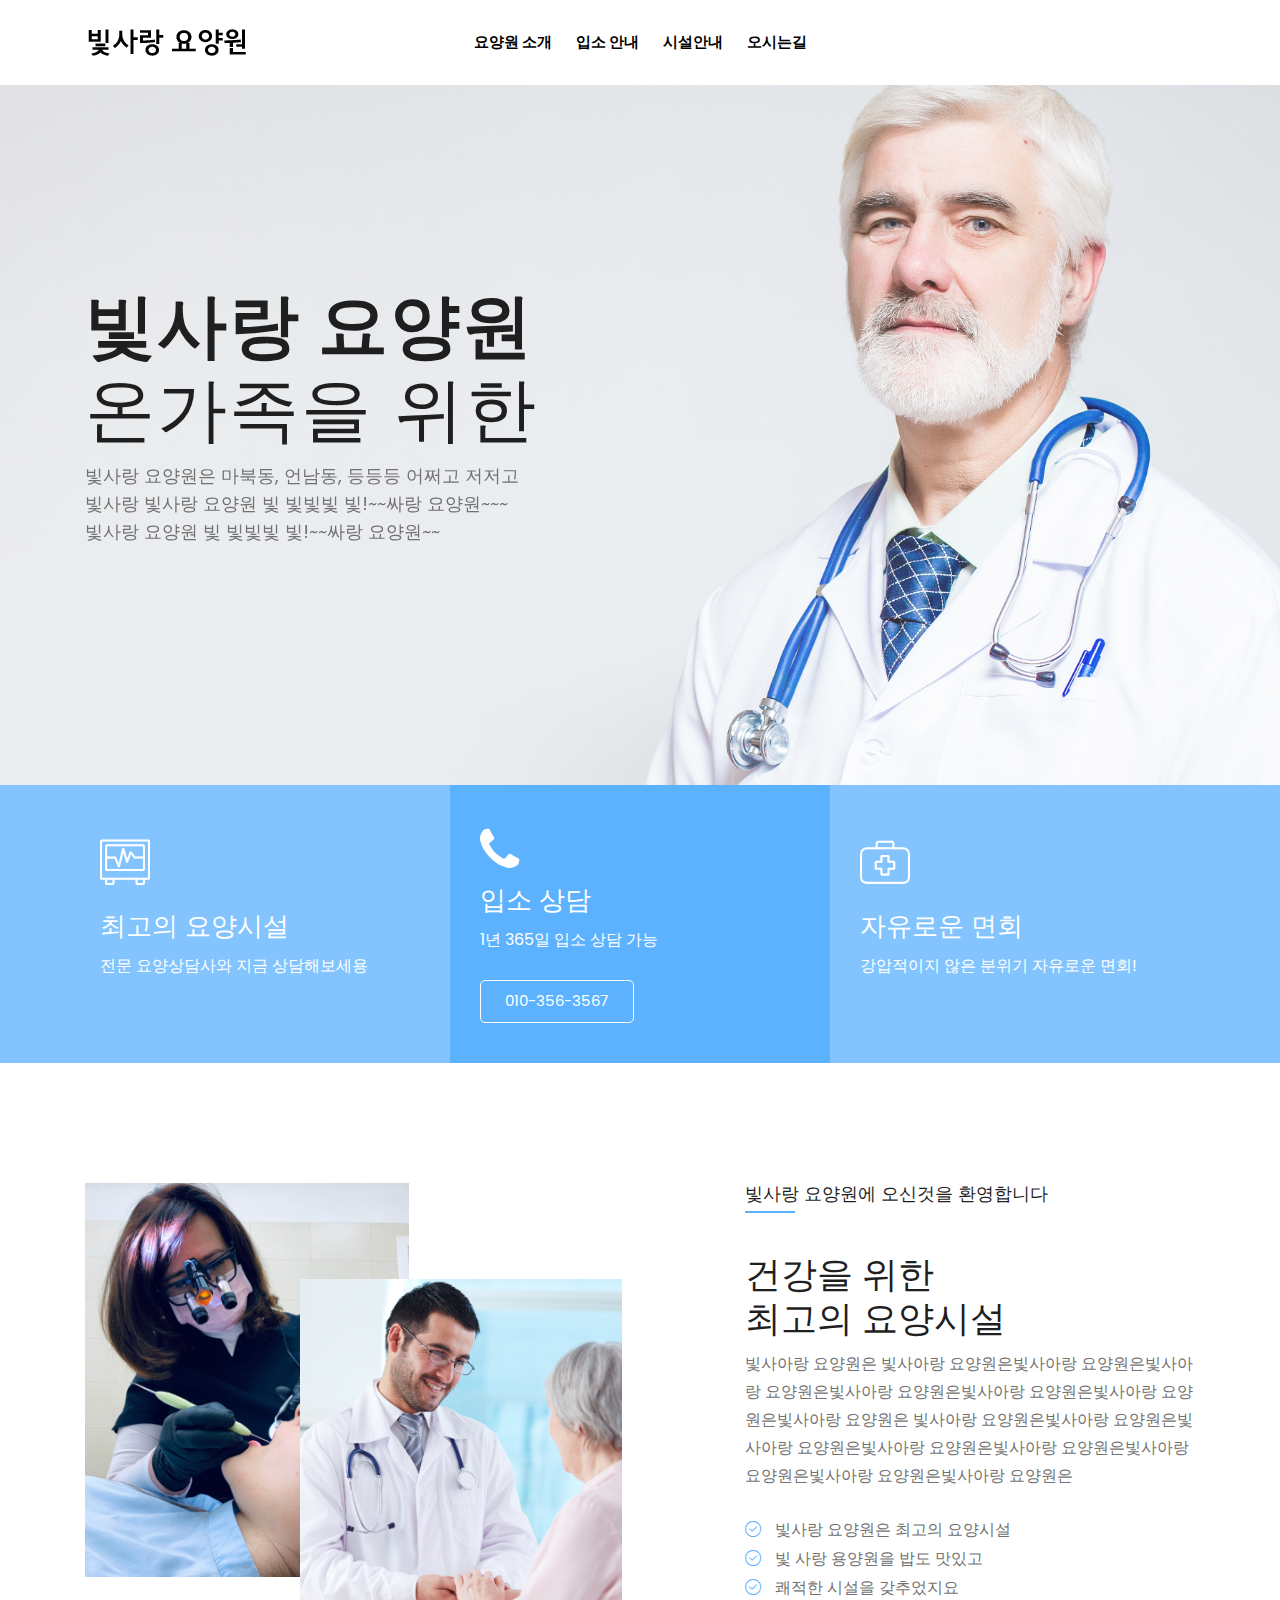
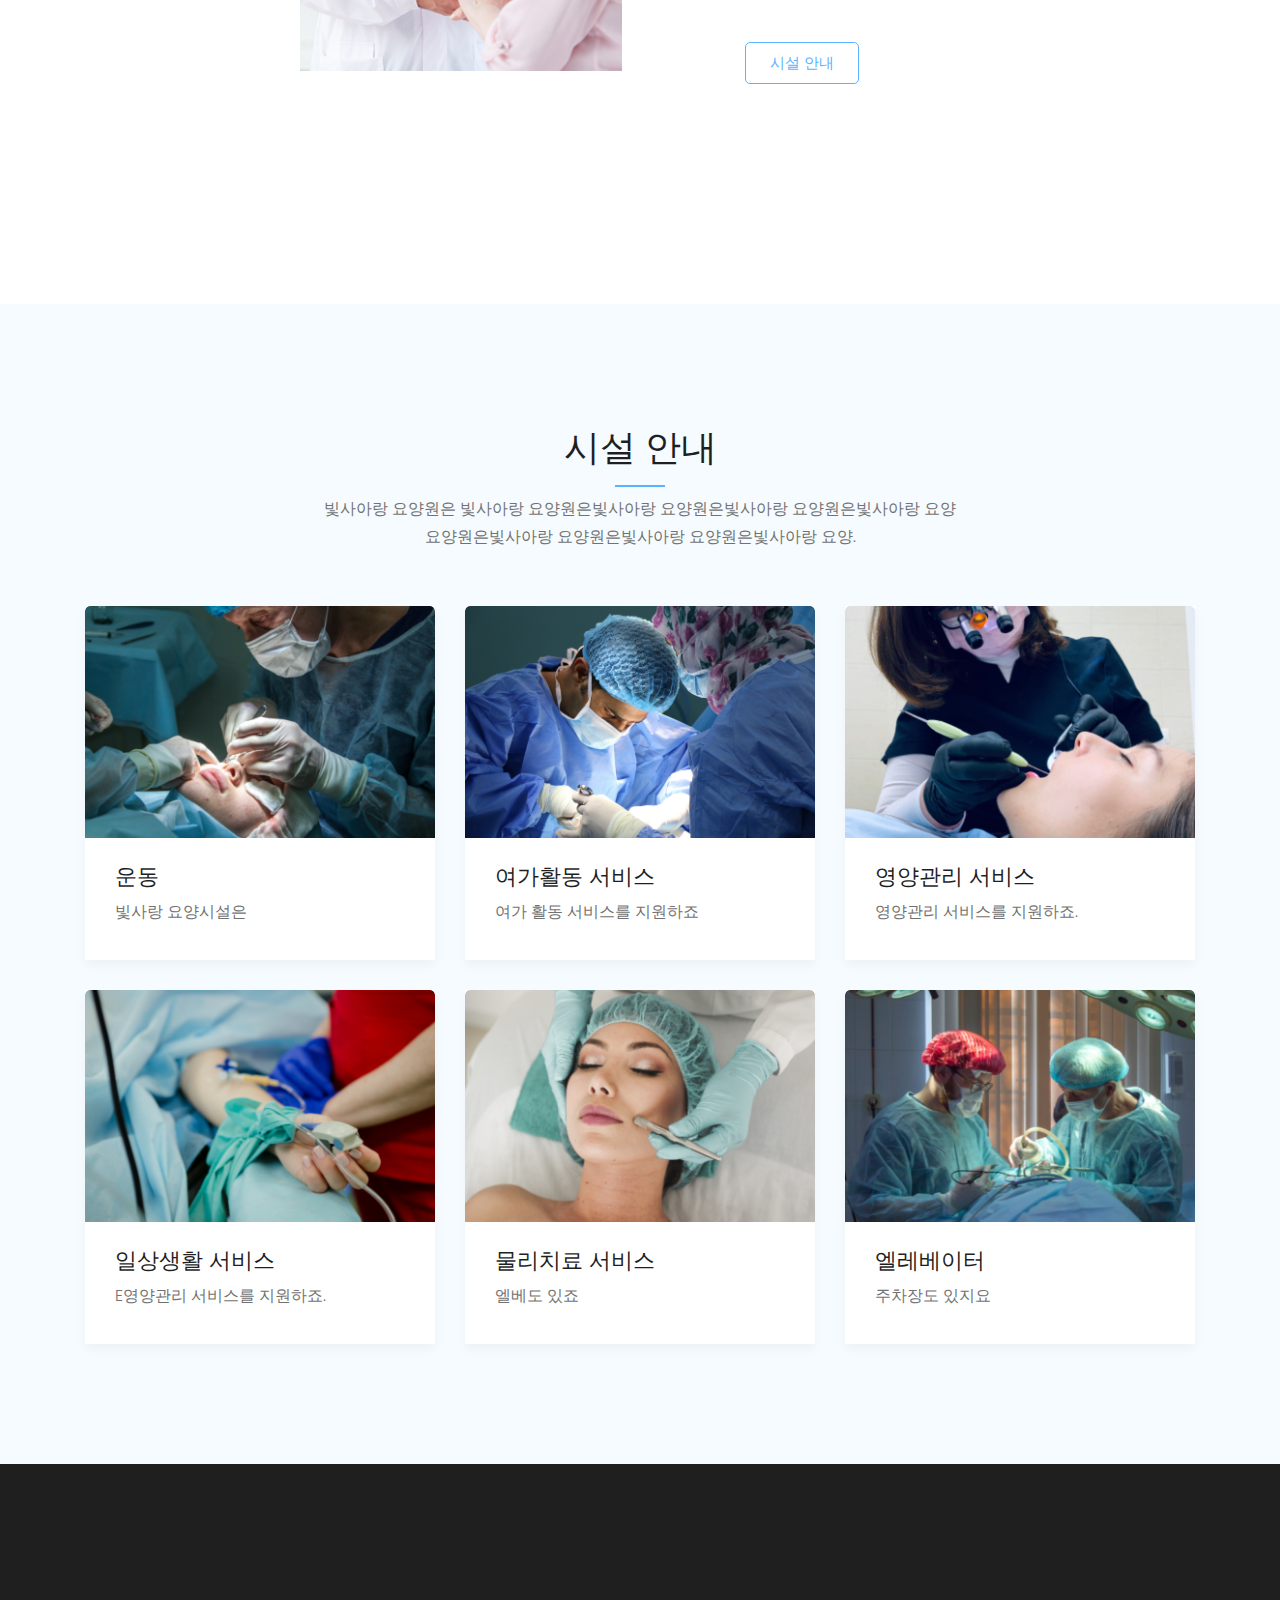
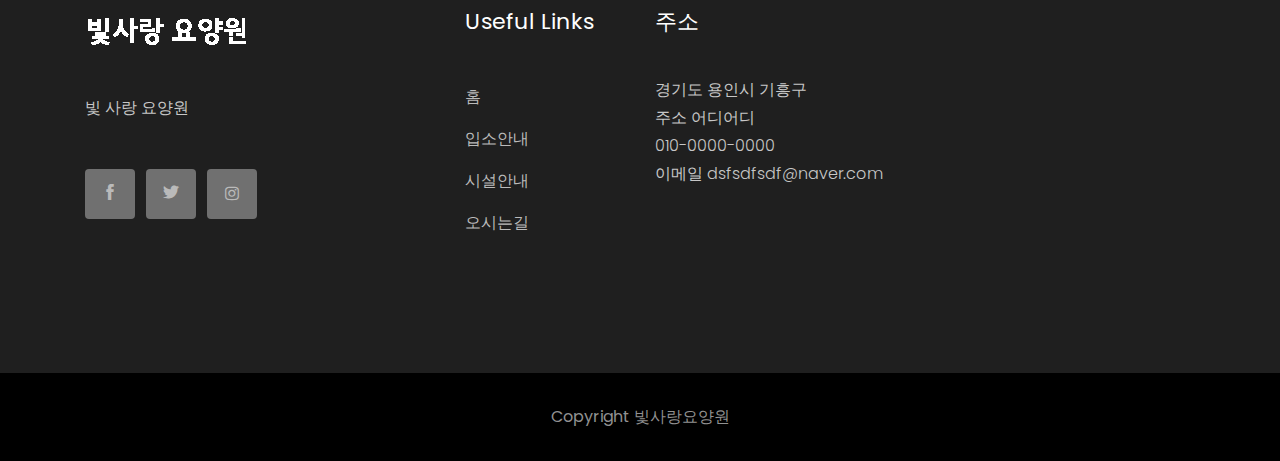
==== commit 8286ca8d: "second commit" ====
--- a/index.html
+++ b/index.html
@@ -50,7 +50,7 @@
                                 <nav>
                                     <ul id="navigation">
                                         <li><a class="active" href="index.html" style="font-weight:bold;color:black; font-size:;">요양원 소개</a></li>
-                                        <li><a href="Department.html" style="font-weight:bold;color:black">입소 안내</a></li>
+                                        <li><a href="index.html" style="font-weight:bold;color:black">입소 안내</a></li>
                                         <!-- <li><a href="#">blog <i class="ti-angle-down"></i></a>
                                             <ul class="submenu">
                                                 <li><a href="blog.html">blog</a></li>
@@ -63,19 +63,19 @@
                                                 <li><a href="about.html">about</a></li>
                                             </ul>
                                         </li> -->
-                                        <li><a href="Doctors.html"style="font-weight:bold;color:black">시설안내</a></li>
-                                        <li><a href="contact.html"style="font-weight:bold;color:black">오시는길</a></li>
+                                        <li><a href="index.html"style="font-weight:bold;color:black">시설안내</a></li>
+                                        <li><a href="index.html"style="font-weight:bold;color:black">오시는길</a></li>
                                     </ul>
                                 </nav>
                             </div>
                         </div>
-                        <div class="col-xl-3 col-lg-3 d-none d-lg-block">
+                        <!-- <div class="col-xl-3 col-lg-3 d-none d-lg-block">
                             <div class="Appointment">
                                 <div class="book_btn d-none d-lg-block">
                                     <a class="popup-with-form" href="#test-form">Make an Appointment</a>
                                 </div>
                             </div>
-                        </div>
+                        </div> -->
                         <div class="col-12">
                             <div class="mobile_menu d-block d-lg-none"></div>
                         </div>
@@ -97,8 +97,10 @@
                                 <h3> <span>빛사랑 요양원</span> <br>
                                     온가족을 위한 </h3>
                                     <p>빛사랑 요양원은 마북동, 언남동, 등등등 어쩌고 저저고 <br> 빛사랑
-                                        빛사랑 요양원 빛 빛빛빛 빛사랑 요양원과 함께해용</p>
-                                <a href="#" class="boxed-btn3">Check Our Services</a>
+                                        빛사랑 요양원 빛 빛빛빛 빛!~~싸랑 요양원~~~ <br>
+                                        빛사랑 요양원 빛 빛빛빛 빛!~~싸랑 요양원~~
+                                    </p>
+                                <!-- <a href="#" class="boxed-btn3">Check Our Services</a> -->
                             </div>
                         </div>
                     </div>
@@ -112,8 +114,10 @@
                                 <h3> <span>빛사랑 요양원</span> <br>
                                     온가족을 위한 </h3>
                                 <p>빛사랑 요양원은 마북동, 언남동, 등등등 어쩌고 저저고 <br> 빛사랑
-                                    빛사랑 요양원 빛 빛빛빛 빛!~~싸랑 요양원~~~</p>
-                                <a href="#" class="boxed-btn3">Check Our Services</a>
+                                    빛사랑 요양원 빛 빛빛빛 빛!~~싸랑 요양원~~~ <br>
+                                    빛사랑 요양원 빛 빛빛빛 빛!~~싸랑 요양원~~
+                                </p>
+                                <!-- <a href="#" class="boxed-btn3">Check Our Services</a> -->
                             </div>
                         </div>
                     </div>
@@ -127,8 +131,10 @@
                                 <h3> <span>빛사랑 요양원</span> <br>
                                     가족처럼 사랑을 주는~~ </h3>
                                     <p>빛사랑 요양원은 마북동, 언남동, 등등등 어쩌고 저저고 <br> 빛사랑
-                                        빛사랑 요양원 빛 빛빛빛사랑 요양원과 함께 합시다요 빛사랑 요양우너~~</p>
-                                <a href="#" class="boxed-btn3">Check Our Services</a>
+                                        빛사랑 요양원 빛 빛빛빛 빛!~~싸랑 요양원~~~ <br>
+                                        빛사랑 요양원 빛 빛빛빛 빛!~~싸랑 요양원~~
+                                    </p>
+                                <!-- <a href="#" class="boxed-btn3">Check Our Services</a> -->
                             </div>
                         </div>
                     </div>
@@ -147,19 +153,19 @@
                         <div class="icon">
                             <i class="flaticon-electrocardiogram"></i>
                         </div>
-                        <h3>Hospitality</h3>
-                        <p>Clinical excellence must be the priority for any health care service provider.</p>
-                        <a href="#" class="boxed-btn3-white">Apply For a Bed</a>
+                        <h3>최고의 요양시설</h3>
+                        <p>전문 요양상담사와 지금 상담해보세용</p>
+                        <!-- <a href="#" class="boxed-btn3-white">Apply For a Bed</a> -->
                     </div>
                 </div>
                 <div class="col-xl-4 col-md-4">
                     <div class="single_service">
                         <div class="icon">
-                            <i class="flaticon-emergency-call"></i>
-                        </div>
-                        <h3>Emergency Care</h3>
-                        <p>Clinical excellence must be the priority for any health care service provider.</p>
-                        <a href="#" class="boxed-btn3-white">+10 672 356 3567</a>
+                            <i class="fa fa-phone"></i>
+                        </div>
+                        <h3>입소 상담</h3>
+                        <p>1년 365일 입소 상담 가능</p>
+                        <a href="#" class="boxed-btn3-white">010-356-3567</a>
                     </div>
                 </div>
                 <div class="col-xl-4 col-md-4">
@@ -167,9 +173,9 @@
                         <div class="icon">
                             <i class="flaticon-first-aid-kit"></i>
                         </div>
-                        <h3>Chamber Service</h3>
-                        <p>Clinical excellence must be the priority for any health care service provider.</p>
-                        <a href="#" class="boxed-btn3-white">Make an Appointment</a>
+                        <h3>자유로운 면회</h3>
+                        <p>강압적이지 않은 분위기 자유로운 면회!</p>
+                        <!-- <a href="#" class="boxed-btn3-white">Make an Appointment</a> -->
                     </div>
                 </div>
             </div>
@@ -193,17 +199,17 @@
                 </div>
                 <div class="col-xl-6 col-lg-6">
                     <div class="welcome_docmed_info">
-                        <h2>Welcome to Docmed</h2>
-                        <h3>Best Care For Your <br>
-                                Good Health</h3>
-                        <p>Esteem spirit temper too say adieus who direct esteem.
-                                It esteems luckily or picture placing drawing. Apartments frequently or motionless on reasonable projecting expression.</p>
+                        <h2>빛사랑 요양원에 오신것을 환영합니다</h2>
+                        <h3>건강을 위한 <br>
+                                최고의 요양시설</h3>
+                        <p>빛사아랑 요양원은 빛사아랑 요양원은빛사아랑 요양원은빛사아랑 요양원은빛사아랑 요양원은빛사아랑 요양원은빛사아랑 요양원은빛사아랑 요양원은
+                            빛사아랑 요양원은빛사아랑 요양원은빛사아랑 요양원은빛사아랑 요양원은빛사아랑 요양원은빛사아랑 요양원은빛사아랑 요양원은빛사아랑 요양원은</p>
                         <ul>
-                            <li> <i class="flaticon-right"></i> Apartments frequently or motionless. </li>
-                            <li> <i class="flaticon-right"></i> Duis aute irure dolor in reprehenderit in voluptate.</li>
-                            <li> <i class="flaticon-right"></i> Voluptatem quia voluptas sit aspernatur. </li>
+                            <li> <i class="flaticon-right"></i> 빛사랑 요양원은 최고의 요양시설 </li>
+                            <li> <i class="flaticon-right"></i> 빛 사랑 용양원을 밥도 맛있고</li>
+                            <li> <i class="flaticon-right"></i> 쾌적한 시설을 갖추었지요</li>
                         </ul>
-                        <a href="#" class="boxed-btn3-white-2">Learn More</a>
+                        <a href="#" class="boxed-btn3-white-2">시설 안내</a>
                     </div>
                 </div>
             </div>
@@ -217,9 +223,9 @@
             <div class="row">
                 <div class="col-xl-12">
                     <div class="section_title text-center mb-55">
-                        <h3>Our Departments</h3>
-                        <p>Esteem spirit temper too say adieus who direct esteem. <br>
-                            It esteems luckily or picture placing drawing. </p>
+                        <h3>시설 안내</h3>
+                        <p>빛사아랑 요양원은 빛사아랑 요양원은빛사아랑 요양원은빛사아랑 요양원은빛사아랑 요양 <br>
+                            요양원은빛사아랑 요양원은빛사아랑 요양원은빛사아랑 요양. </p>
                     </div>
                 </div>
             </div>
@@ -230,9 +236,9 @@
                             <img src="img/department/1.png" alt="">
                         </div>
                         <div class="department_content">
-                            <h3><a href="#">Eye Care</a></h3>
-                            <p>Esteem spirit temper too say adieus who direct esteem.</p>
-                            <a href="#" class="learn_more">Learn More</a>
+                            <h3><a href="#">운동</a></h3>
+                            <p>빛사랑 요양시설은 </p>
+                            <!-- <a href="#" class="learn_more">Learn More</a> -->
                         </div>
                     </div>
                 </div>
@@ -242,9 +248,9 @@
                             <img src="img/department/2.png" alt="">
                         </div>
                         <div class="department_content">
-                            <h3><a href="#">Physical Therapy</a></h3>
-                            <p>Esteem spirit temper too say adieus who direct esteem.</p>
-                            <a href="#" class="learn_more">Learn More</a>
+                            <h3><a href="#">여가활동 서비스</a></h3>
+                            <p>여가 활동 서비스를 지원하죠</p>
+                            <!-- <a href="#" class="learn_more">Learn More</a> -->
                         </div>
                     </div>
                 </div>
@@ -254,9 +260,9 @@
                             <img src="img/department/3.png" alt="">
                         </div>
                         <div class="department_content">
-                            <h3><a href="#">Dental Care</a></h3>
-                            <p>Esteem spirit temper too say adieus who direct esteem.</p>
-                            <a href="#" class="learn_more">Learn More</a>
+                            <h3><a href="#">영양관리 서비스</a></h3>
+                            <p>영양관리 서비스를 지원하죠.</p>
+                            <!-- <a href="#" class="learn_more">Learn More</a> -->
                         </div>
                     </div>
                 </div>
@@ -266,9 +272,9 @@
                             <img src="img/department/4.png" alt="">
                         </div>
                         <div class="department_content">
-                            <h3><a href="#">Diagnostic Test</a></h3>
-                            <p>Esteem spirit temper too say adieus who direct esteem.</p>
-                            <a href="#" class="learn_more">Learn More</a>
+                            <h3><a href="#">일상생활 서비스</a></h3>
+                            <p>E영양관리 서비스를 지원하죠.</p>
+                            <!-- <a href="#" class="learn_more">Learn More</a> -->
                         </div>
                     </div>
                 </div>
@@ -278,9 +284,9 @@
                             <img src="img/department/5.png" alt="">
                         </div>
                         <div class="department_content">
-                            <h3><a href="#">Skin Surgery</a></h3>
-                            <p>Esteem spirit temper too say adieus who direct esteem.</p>
-                            <a href="#" class="learn_more">Learn More</a>
+                            <h3><a href="#">물리치료 서비스</a></h3>
+                            <p>엘베도 있죠</p>
+                            <!-- <a href="#" class="learn_more">Learn More</a> -->
                         </div>
                     </div>
                 </div>
@@ -290,9 +296,9 @@
                             <img src="img/department/6.png" alt="">
                         </div>
                         <div class="department_content">
-                            <h3><a href="#">Surgery Service</a></h3>
-                            <p>Esteem spirit temper too say adieus who direct esteem.</p>
-                            <a href="#" class="learn_more">Learn More</a>
+                            <h3><a href="#">엘레베이터</a></h3>
+                            <p>주차장도 있지요</p>
+                            <!-- <a href="#" class="learn_more">Learn More</a> -->
                         </div>
                     </div>
                 </div>
@@ -302,7 +308,7 @@
     <!-- offers_area_end -->
 
     <!-- testmonial_area_start -->
-    <div class="testmonial_area">
+    <!-- <div class="testmonial_area">
         <div class="testmonial_active owl-carousel">
             <div class="single-testmonial testmonial_bg_1 overlay2">
                 <div class="container">
@@ -365,11 +371,11 @@
                 </div>
             </div>
         </div>
-    </div>
+    </div> -->
     <!-- testmonial_area_end -->
 
     <!-- business_expert_area_start  -->
-    <div class="business_expert_area">
+    <!-- <div class="business_expert_area">
         <div class="business_tabs_area">
             <div class="container">
                 <div class="row">
@@ -377,12 +383,12 @@
                         <ul class="nav" id="myTab" role="tablist">
                             <li class="nav-item">
                                 <a class="nav-link active" id="home-tab" data-toggle="tab" href="#home" role="tab" aria-controls="home"
-                            aria-selected="true">Excellent Services</a>
+                            aria-selected="true">최고의 서비스</a>
                             </li>
 
                             <li class="nav-item">
                                 <a class="nav-link" id="profile-tab" data-toggle="tab" href="#profile" role="tab" aria-controls="profile"
-                            aria-selected="false">Qualified Doctors</a>
+                            aria-selected="false">자격증 있음</a>
                             </li>
 
 
@@ -407,10 +413,8 @@
                                                     <div class="icon">
                                                         <i class="flaticon-first-aid-kit"></i>
                                                     </div>
-                                                    <h3>Leading edge care for Your family</h3>
-                                                    <p>Esteem spirit temper too say adieus who direct esteem.
-                                                        It esteems luckily picture placing drawing. Apartments frequently or motionless on
-                                                        reasonable projecting expression.
+                                                    <h3>마북동 일대 쾌적한 시설</h3>
+                                                    <p>오픈 리모델링으로 장애인 시설도 모두 갖추었지
                                                     </p>
                                                 </div>
                                             </div>
@@ -428,10 +432,8 @@
                                                     <div class="icon">
                                                         <i class="flaticon-first-aid-kit"></i>
                                                     </div>
-                                                    <h3>Leading edge care for Your family</h3>
-                                                    <p>Esteem spirit temper too say adieus who direct esteem.
-                                                        It esteems luckily picture placing drawing. Apartments frequently or motionless on
-                                                        reasonable projecting expression.
+                                                    <h3>요양시설 자격증 있음</h3>
+                                                    <p>믿고 다니는 요양시
                                                     </p>
                                                 </div>
                                             </div>
@@ -466,12 +468,12 @@
                           </div>
             </div>
         </div>
-    </div>
+    </div> -->
     <!-- business_expert_area_end  -->
 
 
     <!-- expert_doctors_area_start -->
-    <div class="expert_doctors_area">
+    <!-- <div class="expert_doctors_area">
         <div class="container">
             <div class="row">
                 <div class="col-xl-12">
@@ -542,10 +544,10 @@
             </div>
         </div>
     </div>
-    <!-- expert_doctors_area_end -->
+    expert_doctors_area_end -->
 
     <!-- Emergency_contact start -->
-    <div class="Emergency_contact">
+    <!-- <div class="Emergency_contact">
         <div class="conatiner-fluid p-0">
             <div class="row no-gutters">
                 <div class="col-xl-6">
@@ -572,7 +574,7 @@
                 </div>
             </div>
         </div>
-    </div>
+    </div> -->
     <!-- Emergency_contact end -->
 
 <!-- footer start -->
@@ -588,8 +590,7 @@
                                     </a>
                                 </div>
                                 <p>
-                                        Firmament morning sixth subdue darkness 
-                                        creeping gathered divide.
+                                    빛 사랑 요양원
                                 </p>
                                 <div class="socail_links">
                                     <ul>
@@ -613,7 +614,7 @@
     
                             </div>
                         </div>
-                        <div class="col-xl-2 offset-xl-1 col-md-6 col-lg-3">
+                        <!-- <div class="col-xl-2 offset-xl-1 col-md-6 col-lg-3">
                             <div class="footer_widget">
                                 <h3 class="footer_title">
                                         Departments
@@ -627,30 +628,30 @@
                                 </ul>
     
                             </div>
-                        </div>
+                        </div> -->
                         <div class="col-xl-2 col-md-6 col-lg-2">
                             <div class="footer_widget">
                                 <h3 class="footer_title">
                                         Useful Links
                                 </h3>
                                 <ul>
-                                    <li><a href="#">About</a></li>
-                                    <li><a href="#">Blog</a></li>
-                                    <li><a href="#">About</a></li>
-                                    <li><a href="#"> Contact</a></li>
-                                    <li><a href="#"> Appointment</a></li>
+                                    <li><a href="#">홈</a></li>
+                                    <li><a href="#">입소안내</a></li>
+                                    <li><a href="#">시설안내</a></li>
+                                    <li><a href="#"> 오시는길</a></li>
                                 </ul>
                             </div>
                         </div>
                         <div class="col-xl-3 col-md-6 col-lg-3">
                             <div class="footer_widget">
                                 <h3 class="footer_title">
-                                        Address
+                                        주소
                                 </h3>
                                 <p>
-                                    200, D-block, Green lane USA <br>
-                                    +10 367 467 8934 <br>
-                                    docmed@contact.com
+                                    경기도 용인시 기흥구 <br>
+                                    주소 어디어디 <br>
+                                    010-0000-0000 <br>
+                                    이메일 dsfsdfsdf@naver.com
                                 </p>
                             </div>
                         </div>
@@ -664,7 +665,7 @@
                         <div class="col-xl-12">
                             <p class="copy_right text-center">
                                 <!-- Link back to Colorlib can't be removed. Template is licensed under CC BY 3.0. -->
-Copyright &copy;<script>document.write(new Date().getFullYear());</script> All rights reserved | This template is made with <i class="fa fa-heart-o" aria-hidden="true"></i> by <a href="https://colorlib.com" target="_blank">Colorlib</a>
+Copyright 빛사랑요양원
 <!-- Link back to Colorlib can't be removed. Template is licensed under CC BY 3.0. -->
                             </p>
                         </div>
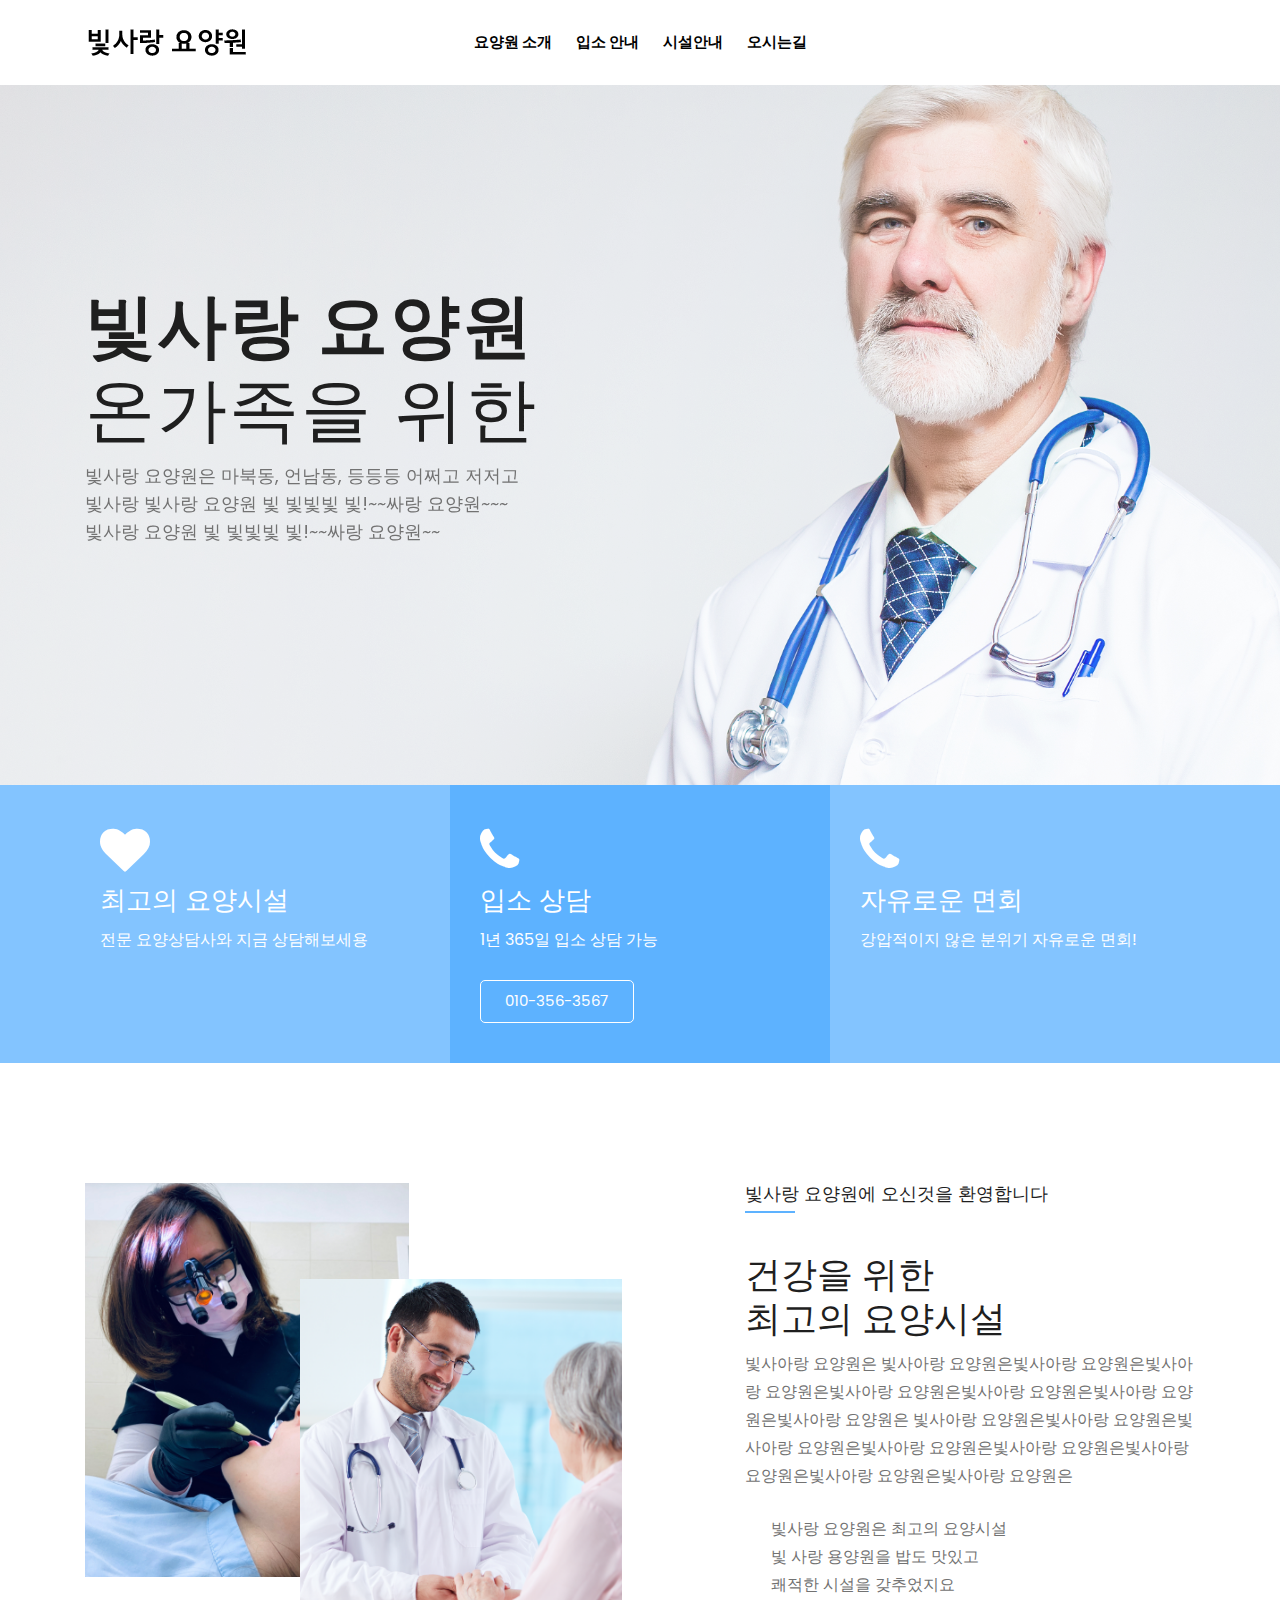
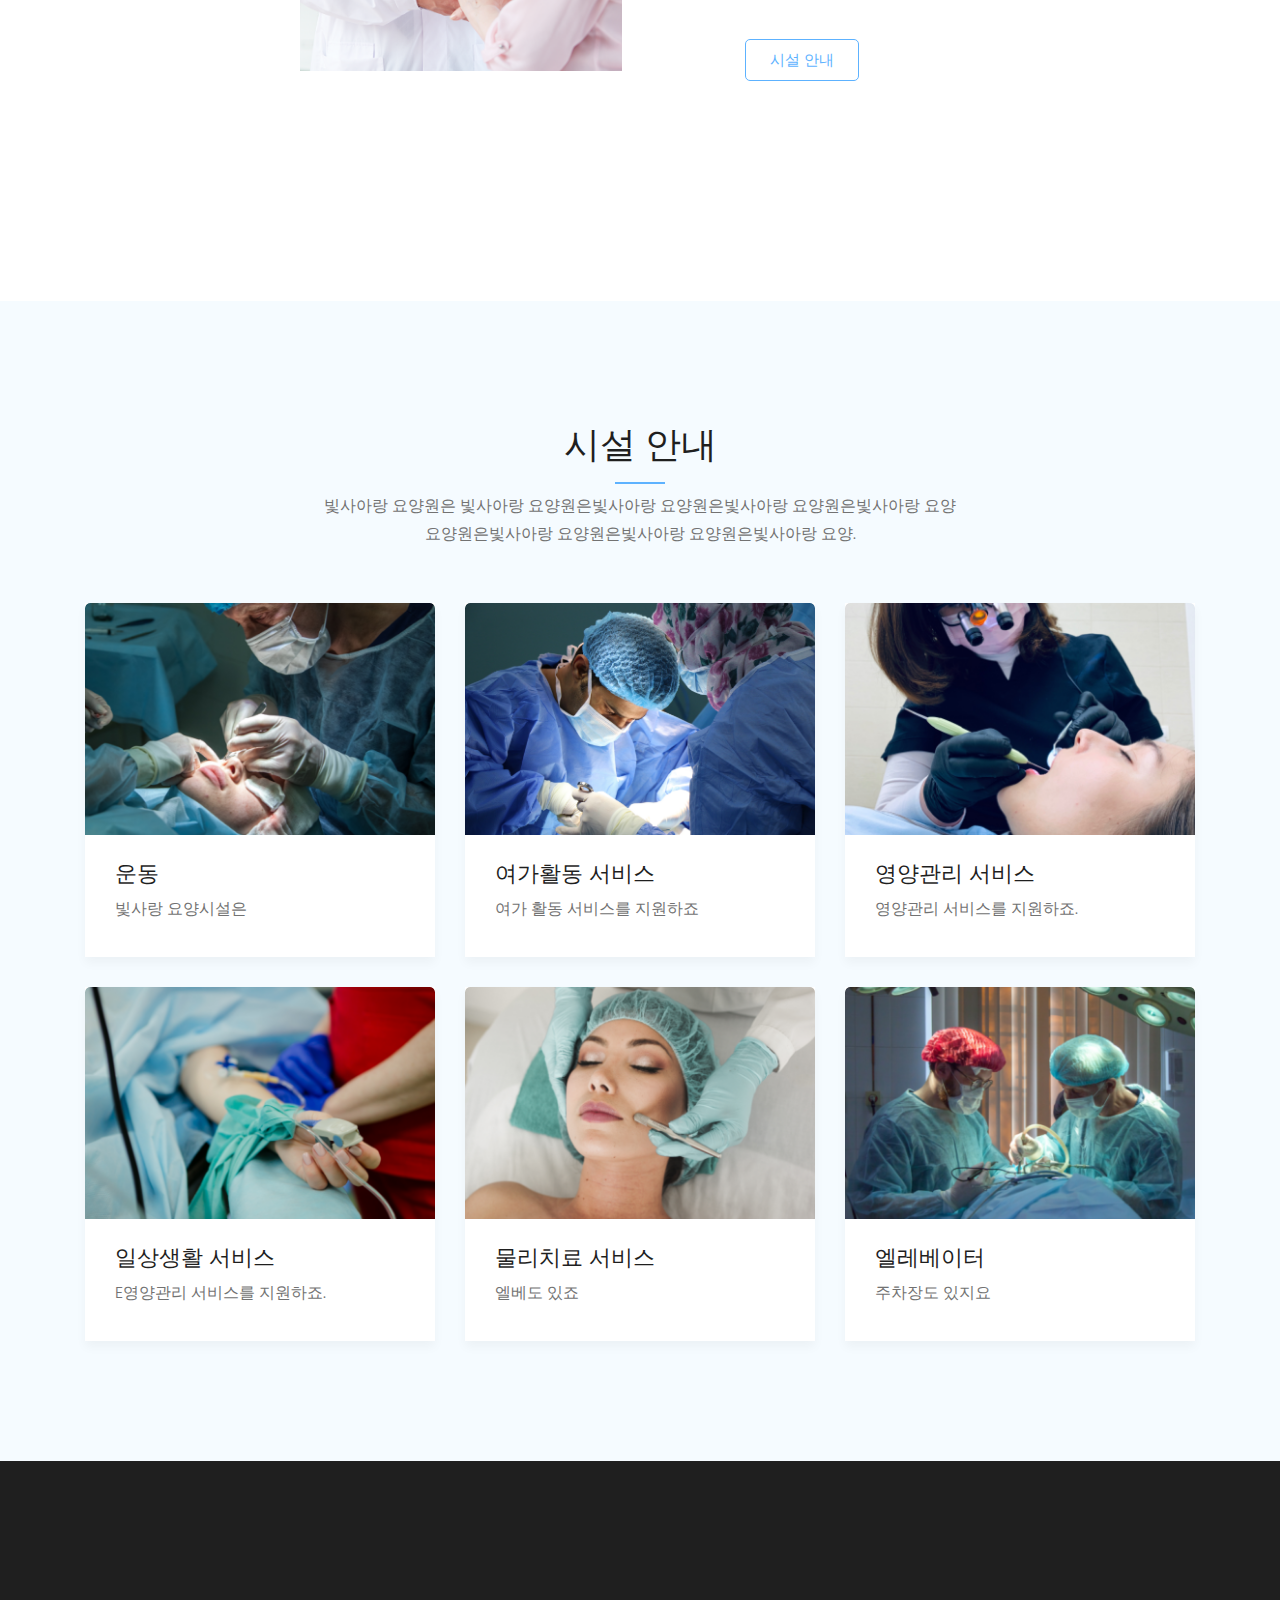
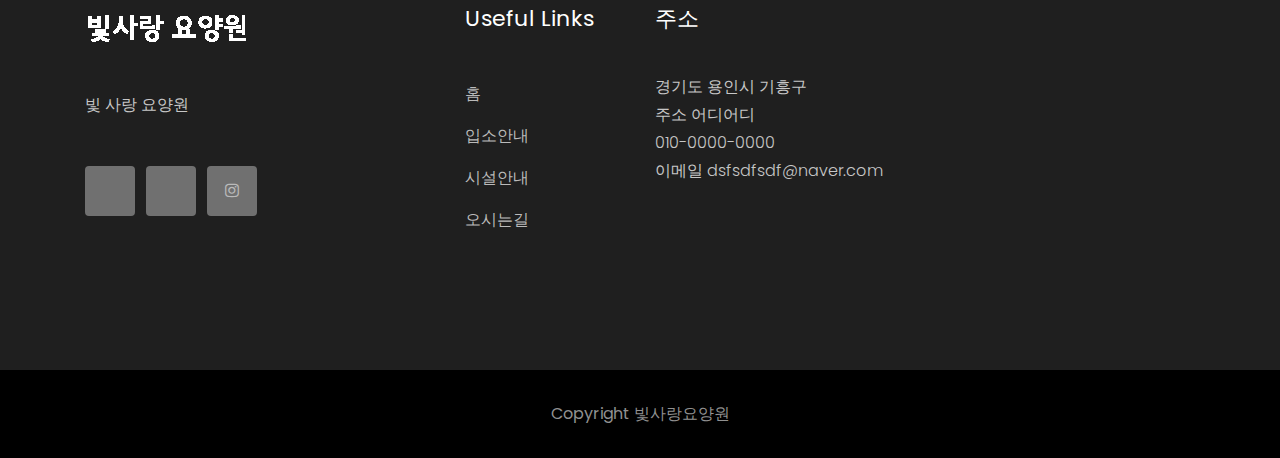
==== commit ce592bc8: "third commit" ====
--- a/index.html
+++ b/index.html
@@ -11,6 +11,7 @@
     <!-- <link rel="manifest" href="site.webmanifest"> -->
     <link rel="shortcut icon" type="image/x-icon" href="img/favicon.png">
     <!-- Place favicon.ico in the root directory -->
+    <link href="https://stackpath.bootstrapcdn.com/font-awesome/4.7.0/css/font-awesome.min.css" rel="stylesheet" integrity="sha384-wvfXpqpZZVQGK6TAh5PVlGOfQNHSoD2xbE+QkPxCAFlNEevoEH3Sl0sibVcOQVnN" crossorigin="anonymous">
 
     <!-- CSS here -->
     <link rel="stylesheet" href="css/bootstrap.min.css">
@@ -151,7 +152,7 @@
                 <div class="col-xl-4 col-md-4">
                     <div class="single_service">
                         <div class="icon">
-                            <i class="flaticon-electrocardiogram"></i>
+                            <i class="fa fa-heart"></i>
                         </div>
                         <h3>최고의 요양시설</h3>
                         <p>전문 요양상담사와 지금 상담해보세용</p>
@@ -171,7 +172,7 @@
                 <div class="col-xl-4 col-md-4">
                     <div class="single_service">
                         <div class="icon">
-                            <i class="flaticon-first-aid-kit"></i>
+                            <i class="fa fa-phone"></i>
                         </div>
                         <h3>자유로운 면회</h3>
                         <p>강압적이지 않은 분위기 자유로운 면회!</p>
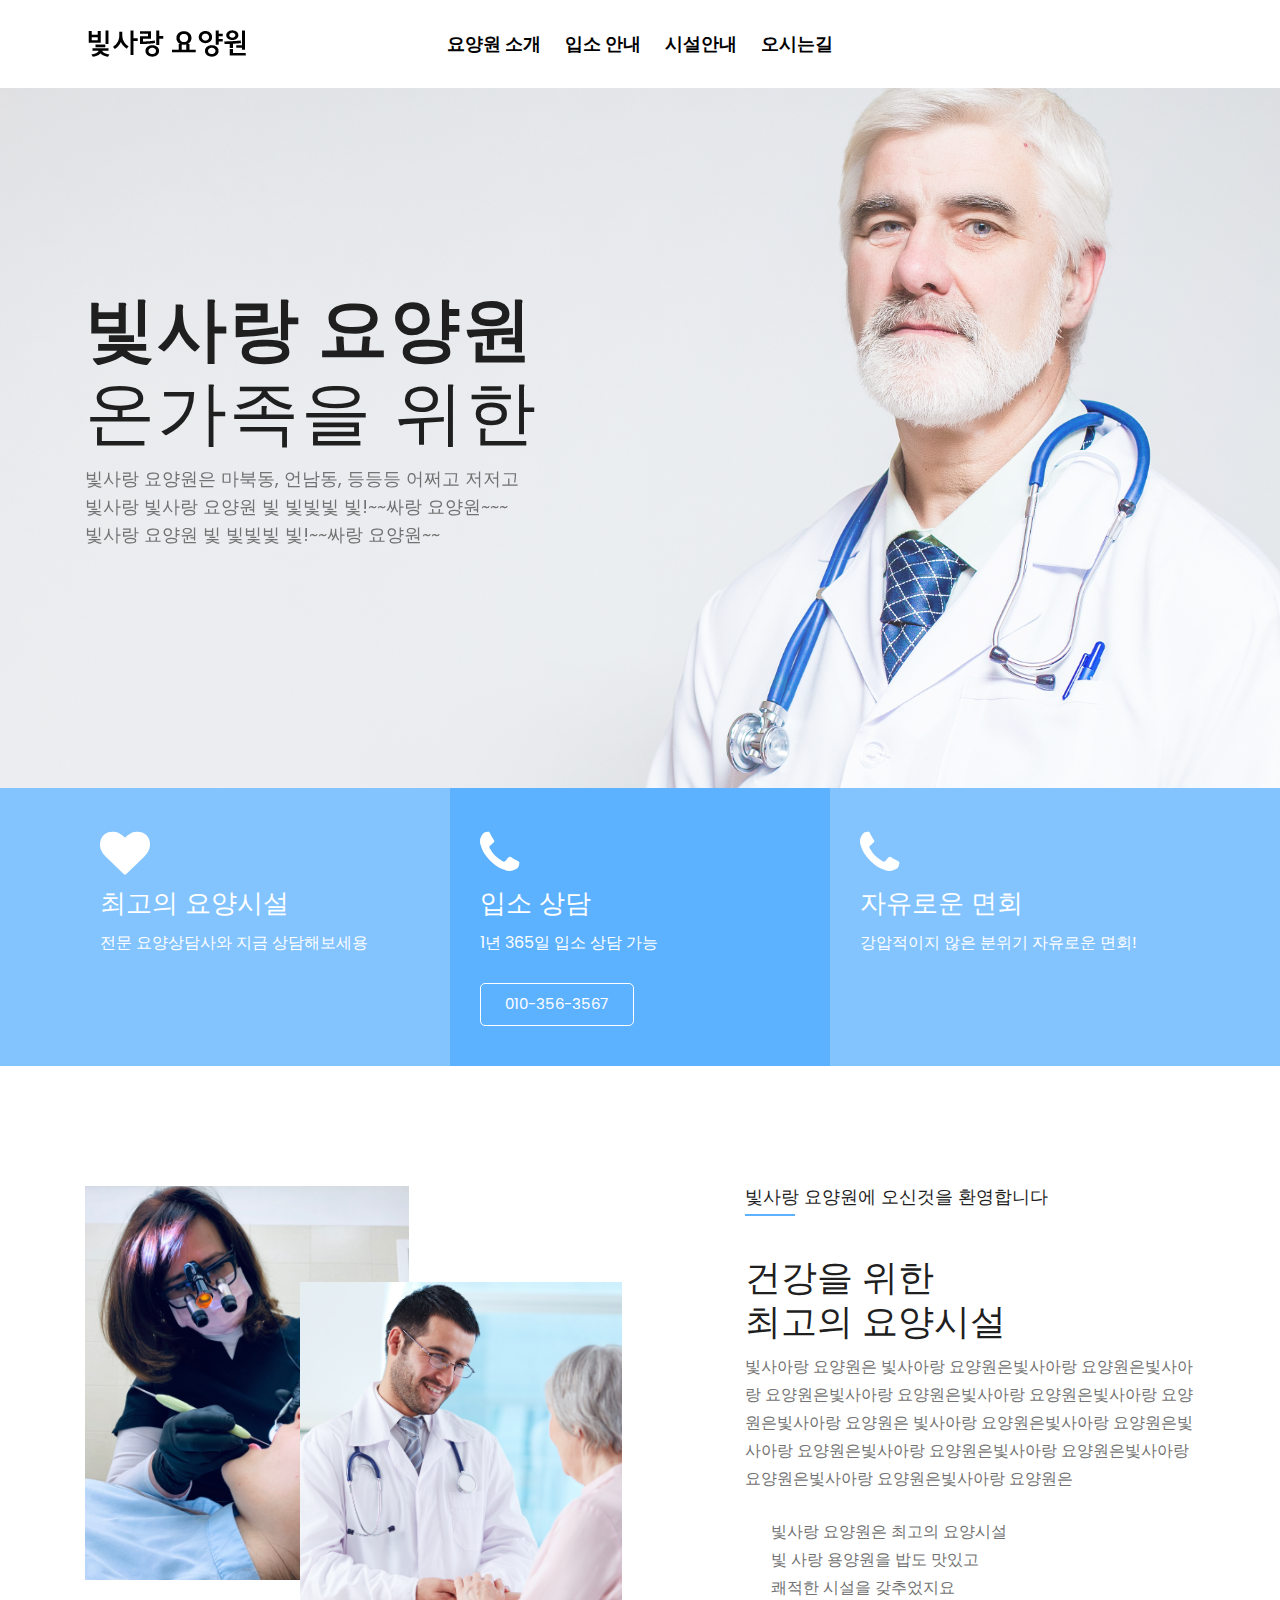
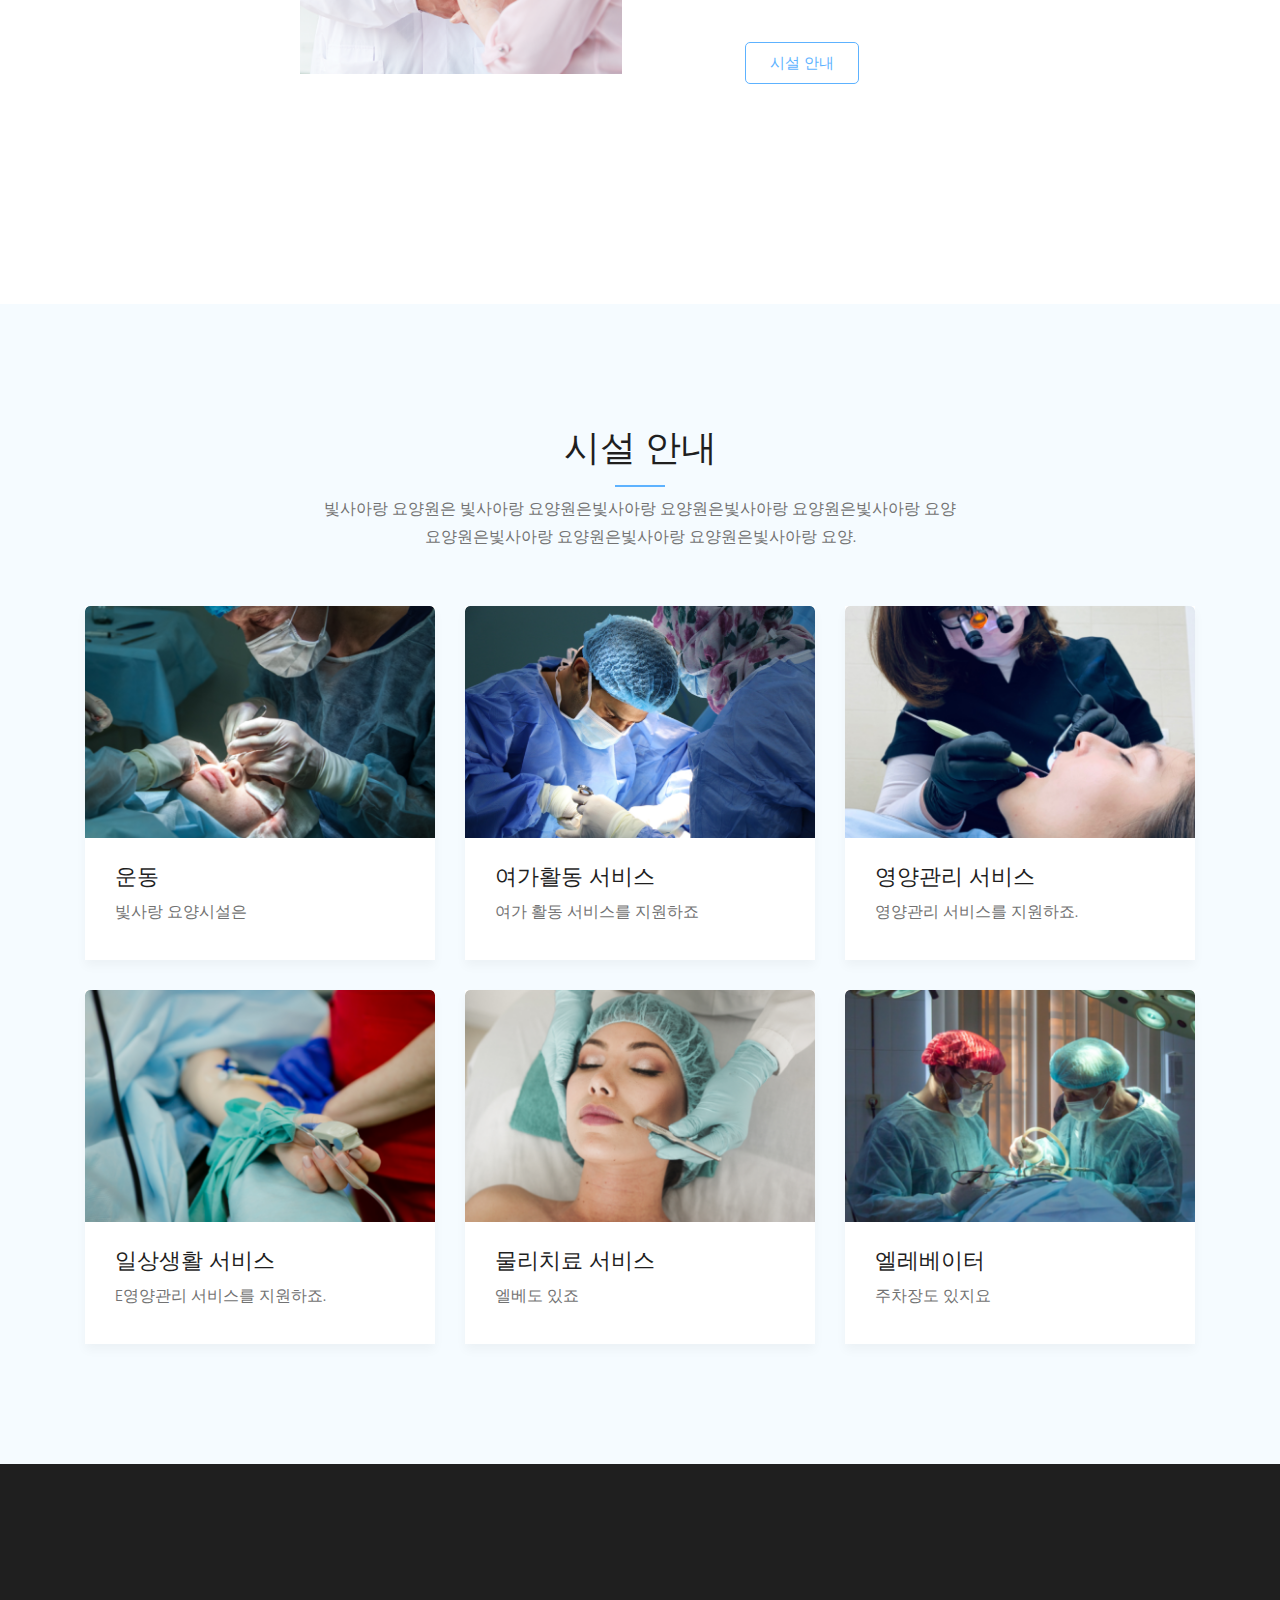
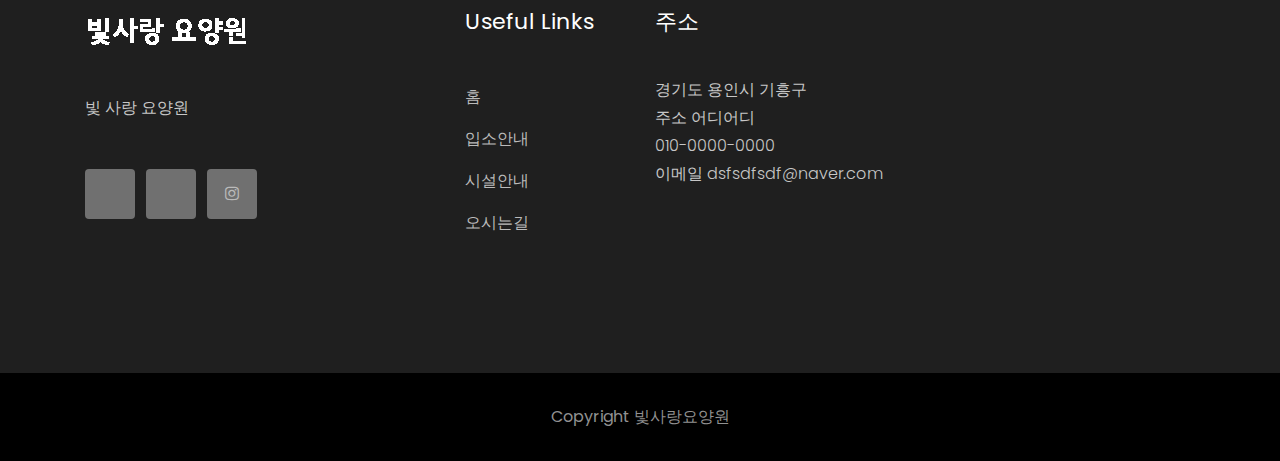
==== commit e47b2d2d: "map commit" ====
--- a/index.html
+++ b/index.html
@@ -50,8 +50,8 @@
                             <div class="main-menu  d-none d-lg-block">
                                 <nav>
                                     <ul id="navigation">
-                                        <li><a class="active" href="index.html" style="font-weight:bold;color:black; font-size:;">요양원 소개</a></li>
-                                        <li><a href="index.html" style="font-weight:bold;color:black">입소 안내</a></li>
+                                        <li><a class="active" href="index.html" style="font-weight:bold;color:black; font-size:18px;">요양원 소개</a></li>
+                                        <li><a href="index.html" style="font-weight:bold;color:black; font-size:18px;">입소 안내</a></li>
                                         <!-- <li><a href="#">blog <i class="ti-angle-down"></i></a>
                                             <ul class="submenu">
                                                 <li><a href="blog.html">blog</a></li>
@@ -64,8 +64,8 @@
                                                 <li><a href="about.html">about</a></li>
                                             </ul>
                                         </li> -->
-                                        <li><a href="index.html"style="font-weight:bold;color:black">시설안내</a></li>
-                                        <li><a href="index.html"style="font-weight:bold;color:black">오시는길</a></li>
+                                        <li><a href="index.html"style="font-weight:bold;color:black; font-size:18px;">시설안내</a></li>
+                                        <li><a href="index.html"style="font-weight:bold;color:black; font-size:18px;">오시는길</a></li>
                                     </ul>
                                 </nav>
                             </div>
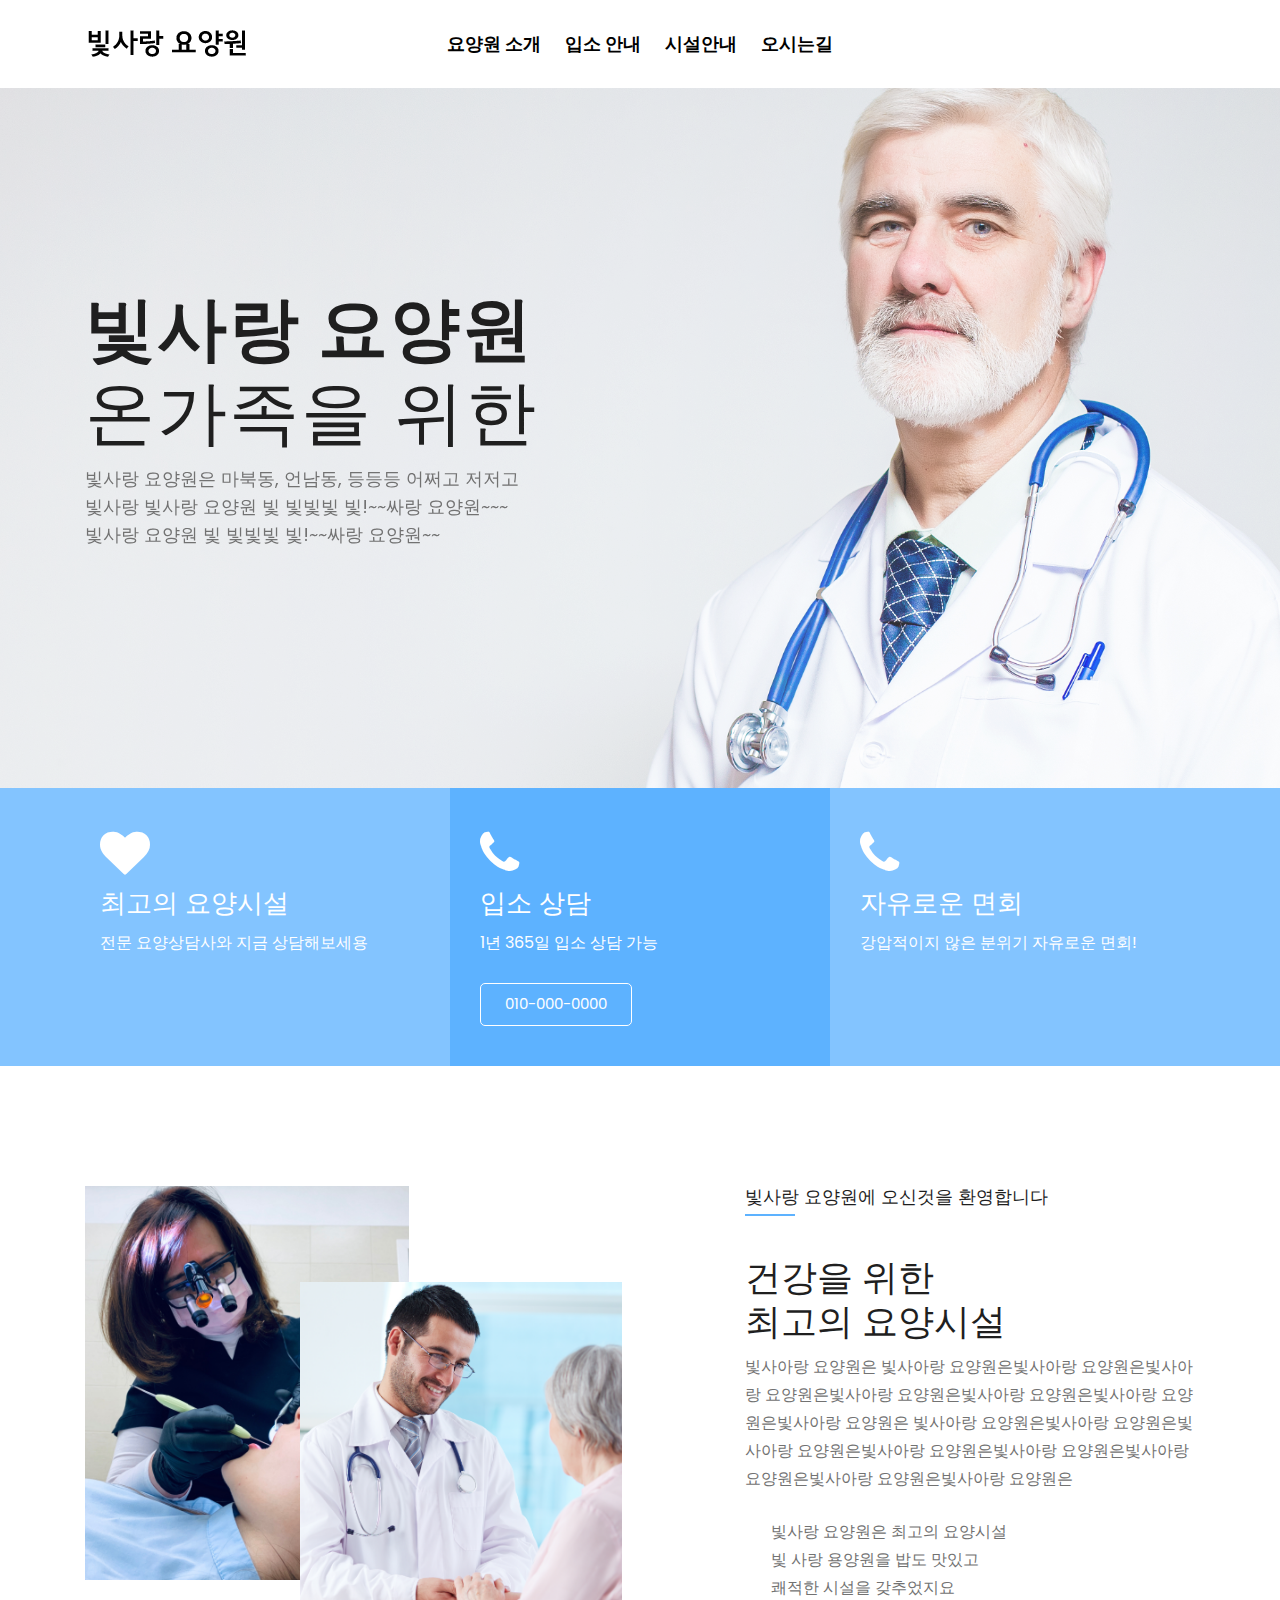
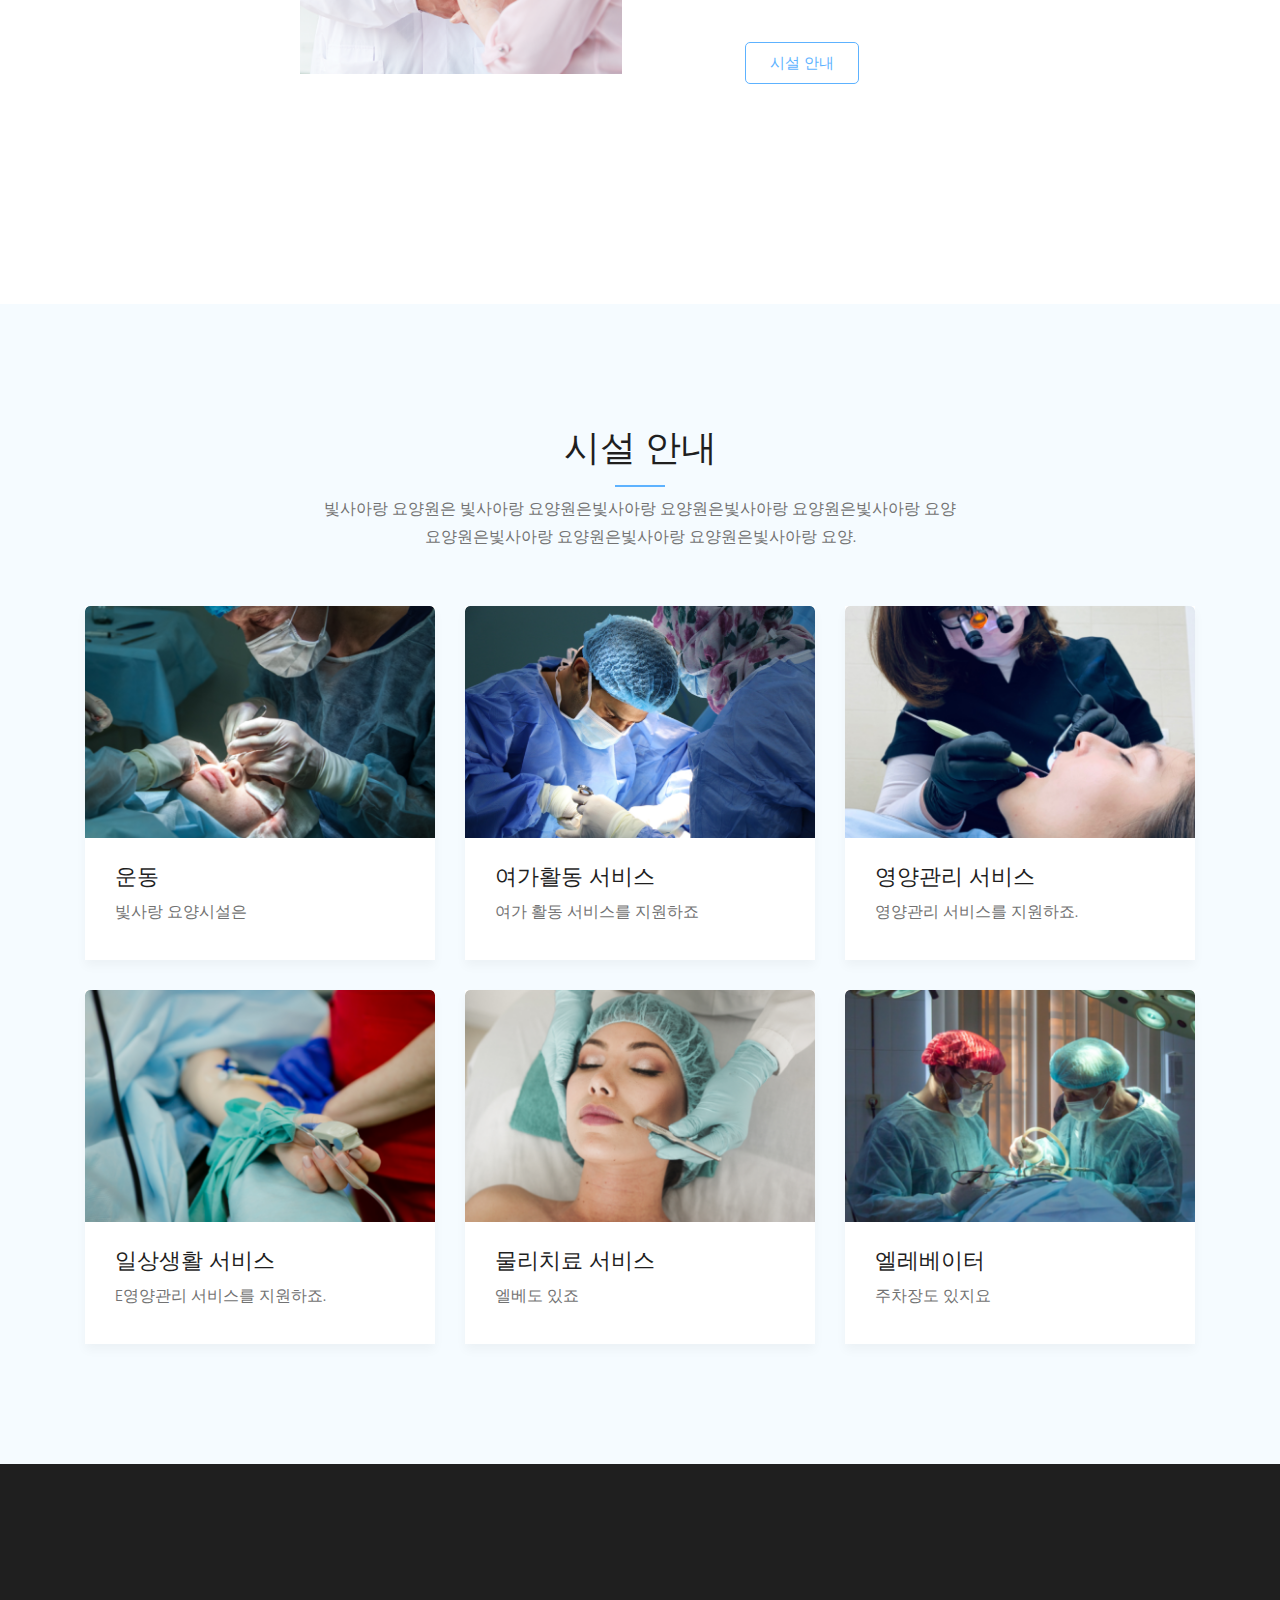
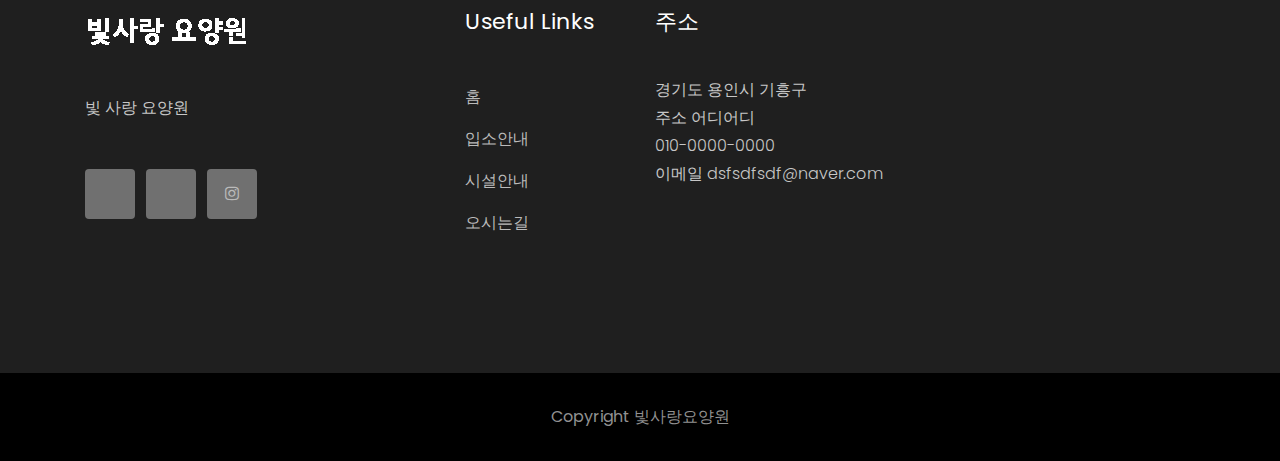
==== commit 7e9b087b: "map2 commit" ====
--- a/index.html
+++ b/index.html
@@ -166,7 +166,7 @@
                         </div>
                         <h3>입소 상담</h3>
                         <p>1년 365일 입소 상담 가능</p>
-                        <a href="#" class="boxed-btn3-white">010-356-3567</a>
+                        <a href="#" class="boxed-btn3-white">010-000-0000</a>
                     </div>
                 </div>
                 <div class="col-xl-4 col-md-4">
